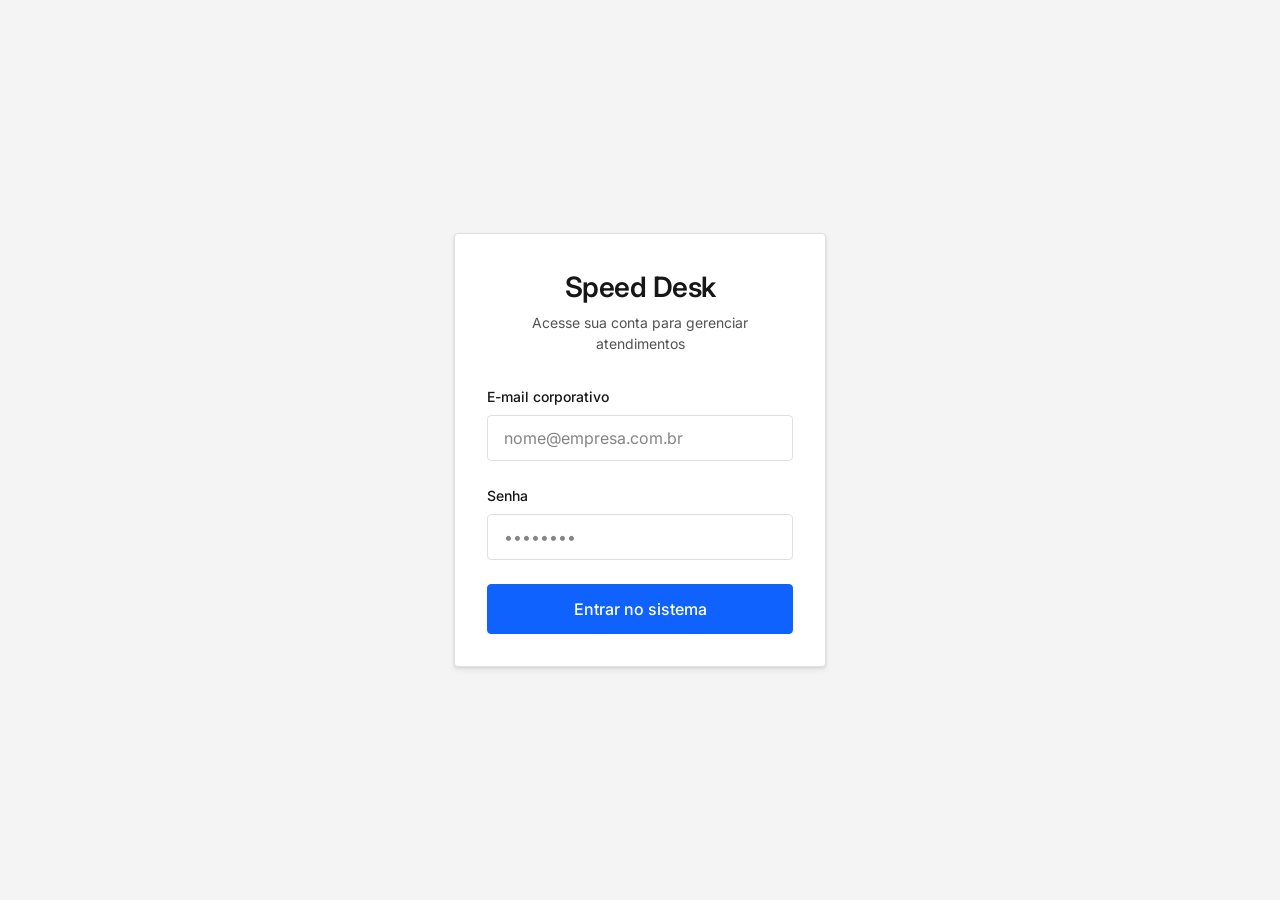
==== frontend/assets.html @ 876e029f "feat: stabilize JWT authentication and local development" ====
<!DOCTYPE html>
<html lang="pt-BR">
<head>
    <meta charset="UTF-8">
    <meta name="viewport" content="width=device-width, initial-scale=1.0">
    <title>Meus Equipamentos - Speed Desk</title>

    <link rel="preconnect" href="https://fonts.googleapis.com">
    <link rel="preconnect" href="https://fonts.gstatic.com" crossorigin>
    <link href="https://fonts.googleapis.com/css2?family=Inter:wght@400;500;600&display=swap" rel="stylesheet">

    <link rel="stylesheet" href="css/style.css">
    <style>
        body {
            display: flex;
            justify-content: flex-start;
            align-items: stretch;
            background-color: var(--background-color);
        }

        .sidebar {
            width: 250px;
            background-color: var(--surface-color);
            border-right: 1px solid var(--border-color);
            padding: var(--spacing-lg);
            display: flex;
            flex-direction: column;
        }

        .sidebar-logo {
            font-size: 1.5rem;
            font-weight: 600;
            color: var(--primary-color);
            margin-bottom: var(--spacing-xl);
        }

        .sidebar-menu { list-style: none; padding: 0; flex-grow: 1; }
        .sidebar-menu li { margin-bottom: var(--spacing-md); }
        .sidebar-menu a {
            text-decoration: none;
            color: var(--text-primary);
            font-weight: 500;
            display: block;
            padding: var(--spacing-sm) 0;
            transition: color 0.2s;
        }
        .sidebar-menu a:hover, .sidebar-menu a.active { color: var(--primary-color); }

        .main-content {
            flex-grow: 1;
            padding: var(--spacing-xl);
            display: flex;
            flex-direction: column;
            height: 100vh;
            overflow: hidden;
        }

        .dashboard-header {
            display: flex;
            justify-content: space-between;
            align-items: center;
            margin-bottom: var(--spacing-xl);
        }

        .dashboard-header h1 { font-size: 1.75rem; font-weight: 600; }

        .assets-container {
            background-color: var(--surface-color);
            border-radius: var(--border-radius);
            border: 1px solid var(--border-color);
            padding: var(--spacing-lg);
            flex-grow: 1;
            overflow-y: auto;
        }

        .assets-grid {
            display: grid;
            grid-template-columns: repeat(auto-fill, minmax(280px, 1fr));
            gap: var(--spacing-md);
        }

        .asset-card {
            border: 1px solid var(--border-color);
            border-radius: var(--border-radius);
            padding: var(--spacing-md);
            background-color: var(--background-color);
            display: flex;
            flex-direction: column;
            gap: var(--spacing-xs);
        }

        .asset-card strong { font-size: 1.1rem; }
        .asset-label { font-size: 0.8rem; color: var(--text-secondary); text-transform: uppercase; letter-spacing: 0.5px; margin-top: var(--spacing-xs); }
        .asset-value { font-weight: 500; }

        /* Modal */
        .modal-overlay {
            position: fixed;
            top: 0; left: 0; right: 0; bottom: 0;
            background-color: rgba(0,0,0,0.5);
            display: flex;
            justify-content: center;
            align-items: center;
            z-index: 1000;
            opacity: 0;
            pointer-events: none;
            transition: opacity 0.2s ease;
        }
        .modal-overlay.active { opacity: 1; pointer-events: auto; }
        .modal-content {
            background-color: var(--surface-color);
            padding: var(--spacing-xl);
            border-radius: var(--border-radius);
            width: 100%;
            max-width: 500px;
            box-shadow: 0 10px 25px rgba(0,0,0,0.1);
        }
        .modal-header { display: flex; justify-content: space-between; align-items: center; margin-bottom: var(--spacing-lg); }
        .modal-close { background: none; border: none; font-size: 1.5rem; cursor: pointer; color: var(--text-secondary); }
    </style>
</head>
<body>

    <nav class="sidebar">
        <div class="sidebar-logo">Speed Desk</div>
        <ul class="sidebar-menu">
            <li><a href="dashboard.html">Painel Kanban</a></li>
            <li><a href="#">Meus Chamados</a></li>
            <li><a href="assets.html" class="active">Meus Equipamentos</a></li>
            <li><a href="#">Configurações</a></li>
        </ul>
        <div style="margin-top: auto;">
            <button id="logoutBtn" class="btn" style="background:none; border:1px solid var(--border-color); color:var(--text-primary);">Sair</button>
        </div>
    </nav>

    <main class="main-content">
        <header class="dashboard-header">
            <div>
                <h1>Meus Equipamentos</h1>
                <p style="color: var(--text-secondary); font-size: 0.9rem;">Gerencie os ativos atrelados à sua conta.</p>
            </div>
            <div>
                <button id="btnOpenModal" class="btn btn-primary">+ Adicionar Equipamento</button>
            </div>
        </header>

        <div class="assets-container" style="overflow-x: auto;">
            <table class="table-assets" style="width: 100%; border-collapse: collapse; text-align: left;">
                <thead>
                    <tr style="border-bottom: 2px solid var(--border-color);">
                        <th style="padding: 12px; font-weight: 600;">Equipamento</th>
                        <th style="padding: 12px; font-weight: 600;">Tipo</th>
                        <th style="padding: 12px; font-weight: 600;">Nº Série</th>
                    </tr>
                </thead>
                <tbody id="assetsTableBody">
                    <!-- Equipamentos serão carregados aqui via JS -->
                </tbody>
            </table>
        </div>
    </main>

    <!-- Modal Novo Equipamento -->
    <div class="modal-overlay" id="newAssetModal">
        <div class="modal-content">
            <div class="modal-header">
                <h2>Adicionar Equipamento</h2>
                <button class="modal-close" id="btnCloseModal">&times;</button>
            </div>
            <form id="newAssetForm">
                <div class="form-group">
                    <label for="nome" class="form-label">Nome do Equipamento</label>
                    <input type="text" id="nome" class="form-control" required placeholder="Ex: Notebook Dell Inspiron">
                </div>
                <div class="form-group">
                    <label for="tipo" class="form-label">Tipo</label>
                    <input type="text" id="tipo" class="form-control" required placeholder="Ex: Computador, Impressora, Monitor">
                </div>
                <div class="form-group">
                    <label for="numeroSerie" class="form-label">Número de Série</label>
                    <input type="text" id="numeroSerie" class="form-control" required placeholder="SN12345XYZ">
                </div>
                <div style="display: flex; gap: 1rem; justify-content: flex-end; margin-top: 2rem;">
                    <button type="button" class="btn" id="btnCancelModal" style="background:none; border:1px solid var(--border-color); color:var(--text-primary); width:auto;">Cancelar</button>
                    <button type="submit" class="btn btn-primary" id="btnSubmitAsset" style="width:auto;">Salvar</button>
                </div>
            </form>
        </div>
    </div>

    <script type="module" src="./js/assets.js"></script>
</body>
</html>
---- frontend/css/style.css ----
:root {
    /* Paleta de Cores Corporativas (Modo Claro) */
    --primary-color: #0f62fe; /* Azul sólido, transmite confiança */
    --primary-hover: #0043ce;
    --background-color: #f4f4f4;
    --surface-color: #ffffff;
    --text-primary: #161616;
    --text-secondary: #525252;
    --border-color: #e0e0e0;
    --error-color: #da1e28;
    
    /* Tipografia e Espaçamento */
    --font-family: 'Inter', system-ui, -apple-system, sans-serif;
    --spacing-xs: 0.25rem;
    --spacing-sm: 0.5rem;
    --spacing-md: 1rem;
    --spacing-lg: 1.5rem;
    --spacing-xl: 2rem;
    --border-radius: 4px;
}

/* Suporte Nativo ao Modo Escuro */
@media (prefers-color-scheme: dark) {
    :root {
        --background-color: #161616;
        --surface-color: #262626;
        --text-primary: #f4f4f4;
        --text-secondary: #c6c6c6;
        --border-color: #393939;
        --primary-color: #4589ff;
        --primary-hover: #78a9ff;
        --error-color: #fa4d56;
    }
}

/* Reset Global */
* {
    box-sizing: border-box;
    margin: 0;
    padding: 0;
}

body {
    font-family: var(--font-family);
    background-color: var(--background-color);
    color: var(--text-primary);
    line-height: 1.5;
    -webkit-font-smoothing: antialiased;
    
    /* Centraliza o conteúdo (ideal para a tela de login) */
    display: flex;
    justify-content: center;
    align-items: center;
    min-height: 100vh;
}

/* Container de Autenticação */
.auth-container {
    width: 100%;
    max-width: 420px;
    padding: var(--spacing-lg);
}

.auth-card {
    background-color: var(--surface-color);
    border-radius: var(--border-radius);
    padding: var(--spacing-xl);
    box-shadow: 0 4px 6px rgba(0, 0, 0, 0.05), 0 1px 3px rgba(0, 0, 0, 0.1);
    border: 1px solid var(--border-color);
}

.auth-header {
    text-align: center;
    margin-bottom: var(--spacing-xl);
}

.auth-header h1 {
    font-size: 1.75rem;
    font-weight: 600;
    margin-bottom: var(--spacing-xs);
    color: var(--text-primary);
    letter-spacing: -0.5px;
}

.auth-header p {
    font-size: 0.875rem;
    color: var(--text-secondary);
}

/* Formulários */
.form-group {
    margin-bottom: var(--spacing-lg);
}

.form-label {
    display: block;
    font-size: 0.875rem;
    font-weight: 500;
    margin-bottom: var(--spacing-sm);
    color: var(--text-primary);
}

.form-control {
    width: 100%;
    padding: 0.75rem var(--spacing-md);
    font-size: 1rem;
    font-family: inherit;
    color: var(--text-primary);
    background-color: var(--surface-color);
    border: 1px solid var(--border-color);
    border-radius: var(--border-radius);
    transition: border-color 0.2s ease, box-shadow 0.2s ease;
}

.form-control:focus {
    outline: none;
    border-color: var(--primary-color);
    box-shadow: 0 0 0 3px rgba(15, 98, 254, 0.15);
}

.form-control::placeholder {
    color: var(--text-secondary);
    opacity: 0.7;
}

/* Botões */
.btn {
    display: inline-block;
    font-weight: 500;
    text-align: center;
    vertical-align: middle;
    user-select: none;
    padding: 0.75rem var(--spacing-md);
    font-size: 1rem;
    line-height: 1.5;
    border-radius: var(--border-radius);
    transition: all 0.2s ease;
    cursor: pointer;
    width: 100%;
    font-family: inherit;
    border: 1px solid transparent;
}

.btn-primary {
    color: #fff;
    background-color: var(--primary-color);
    border-color: var(--primary-color);
}

.btn-primary:hover:not(:disabled) {
    background-color: var(--primary-hover);
    border-color: var(--primary-hover);
}

.btn-primary:focus {
    outline: none;
    box-shadow: 0 0 0 3px rgba(15, 98, 254, 0.4);
}

.btn:disabled {
    opacity: 0.65;
    cursor: not-allowed;
}

/* Utilitários */
.visually-hidden {
    position: absolute;
    width: 1px;
    height: 1px;
    padding: 0;
    margin: -1px;
    overflow: hidden;
    clip: rect(0, 0, 0, 0);
    white-space: nowrap;
    border: 0;
}
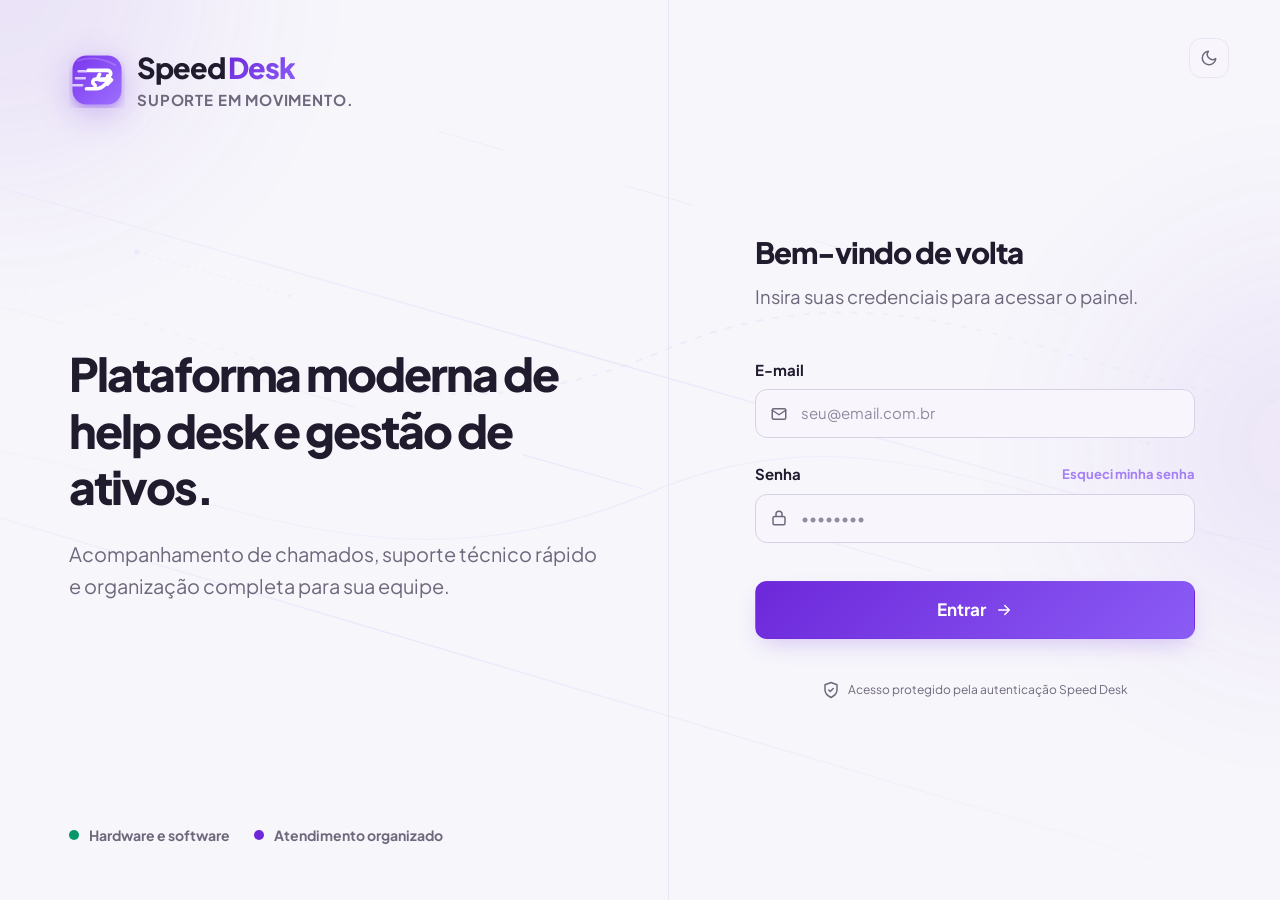
==== commit ffc98cf5: "feat: establish Speed Desk visual system" ====
--- a/frontend/assets.html
+++ b/frontend/assets.html
@@ -1,194 +1,132 @@
 <!DOCTYPE html>
-<html lang="pt-BR">
+<html lang="pt-BR" data-theme="dark">
 <head>
     <meta charset="UTF-8">
     <meta name="viewport" content="width=device-width, initial-scale=1.0">
-    <title>Meus Equipamentos - Speed Desk</title>
-
+    <meta name="description" content="Equipamentos cadastrados no Speed Desk.">
+    <title>Meus Equipamentos — Speed Desk</title>
     <link rel="preconnect" href="https://fonts.googleapis.com">
     <link rel="preconnect" href="https://fonts.gstatic.com" crossorigin>
-    <link href="https://fonts.googleapis.com/css2?family=Inter:wght@400;500;600&display=swap" rel="stylesheet">
-
+    <link href="https://fonts.googleapis.com/css2?family=JetBrains+Mono:wght@600;700&family=Plus+Jakarta+Sans:wght@400;500;600;700;800&display=swap" rel="stylesheet">
     <link rel="stylesheet" href="css/style.css">
-    <style>
-        body {
-            display: flex;
-            justify-content: flex-start;
-            align-items: stretch;
-            background-color: var(--background-color);
-        }
-
-        .sidebar {
-            width: 250px;
-            background-color: var(--surface-color);
-            border-right: 1px solid var(--border-color);
-            padding: var(--spacing-lg);
-            display: flex;
-            flex-direction: column;
-        }
-
-        .sidebar-logo {
-            font-size: 1.5rem;
-            font-weight: 600;
-            color: var(--primary-color);
-            margin-bottom: var(--spacing-xl);
-        }
-
-        .sidebar-menu { list-style: none; padding: 0; flex-grow: 1; }
-        .sidebar-menu li { margin-bottom: var(--spacing-md); }
-        .sidebar-menu a {
-            text-decoration: none;
-            color: var(--text-primary);
-            font-weight: 500;
-            display: block;
-            padding: var(--spacing-sm) 0;
-            transition: color 0.2s;
-        }
-        .sidebar-menu a:hover, .sidebar-menu a.active { color: var(--primary-color); }
-
-        .main-content {
-            flex-grow: 1;
-            padding: var(--spacing-xl);
-            display: flex;
-            flex-direction: column;
-            height: 100vh;
-            overflow: hidden;
-        }
-
-        .dashboard-header {
-            display: flex;
-            justify-content: space-between;
-            align-items: center;
-            margin-bottom: var(--spacing-xl);
-        }
-
-        .dashboard-header h1 { font-size: 1.75rem; font-weight: 600; }
-
-        .assets-container {
-            background-color: var(--surface-color);
-            border-radius: var(--border-radius);
-            border: 1px solid var(--border-color);
-            padding: var(--spacing-lg);
-            flex-grow: 1;
-            overflow-y: auto;
-        }
-
-        .assets-grid {
-            display: grid;
-            grid-template-columns: repeat(auto-fill, minmax(280px, 1fr));
-            gap: var(--spacing-md);
-        }
-
-        .asset-card {
-            border: 1px solid var(--border-color);
-            border-radius: var(--border-radius);
-            padding: var(--spacing-md);
-            background-color: var(--background-color);
-            display: flex;
-            flex-direction: column;
-            gap: var(--spacing-xs);
-        }
-
-        .asset-card strong { font-size: 1.1rem; }
-        .asset-label { font-size: 0.8rem; color: var(--text-secondary); text-transform: uppercase; letter-spacing: 0.5px; margin-top: var(--spacing-xs); }
-        .asset-value { font-weight: 500; }
-
-        /* Modal */
-        .modal-overlay {
-            position: fixed;
-            top: 0; left: 0; right: 0; bottom: 0;
-            background-color: rgba(0,0,0,0.5);
-            display: flex;
-            justify-content: center;
-            align-items: center;
-            z-index: 1000;
-            opacity: 0;
-            pointer-events: none;
-            transition: opacity 0.2s ease;
-        }
-        .modal-overlay.active { opacity: 1; pointer-events: auto; }
-        .modal-content {
-            background-color: var(--surface-color);
-            padding: var(--spacing-xl);
-            border-radius: var(--border-radius);
-            width: 100%;
-            max-width: 500px;
-            box-shadow: 0 10px 25px rgba(0,0,0,0.1);
-        }
-        .modal-header { display: flex; justify-content: space-between; align-items: center; margin-bottom: var(--spacing-lg); }
-        .modal-close { background: none; border: none; font-size: 1.5rem; cursor: pointer; color: var(--text-secondary); }
-    </style>
+    <script>
+        (() => {
+            const savedTheme = localStorage.getItem('speeddesk-theme');
+            const preferredTheme = savedTheme === 'light' || savedTheme === 'dark'
+                ? savedTheme
+                : (window.matchMedia('(prefers-color-scheme: light)').matches ? 'light' : 'dark');
+            document.documentElement.dataset.theme = preferredTheme;
+            document.documentElement.style.colorScheme = preferredTheme;
+        })();
+    </script>
 </head>
 <body>
+    <div class="velocity-background" aria-hidden="true">
+        <div class="velocity-lines"></div>
+    </div>
 
-    <nav class="sidebar">
-        <div class="sidebar-logo">Speed Desk</div>
-        <ul class="sidebar-menu">
-            <li><a href="dashboard.html">Painel Kanban</a></li>
-            <li><a href="#">Meus Chamados</a></li>
-            <li><a href="assets.html" class="active">Meus Equipamentos</a></li>
-            <li><a href="#">Configurações</a></li>
-        </ul>
-        <div style="margin-top: auto;">
-            <button id="logoutBtn" class="btn" style="background:none; border:1px solid var(--border-color); color:var(--text-primary);">Sair</button>
+    <div class="app-shell">
+        <aside class="sidebar" id="sidebar-container"></aside>
+
+        <div class="main-column">
+            <header class="topbar">
+                <div class="topbar-start">
+                    <button id="mobileMenuBtn" class="icon-button mobile-menu-button" type="button" aria-label="Abrir menu" aria-expanded="false">
+                        <svg class="icon" viewBox="0 0 24 24" aria-hidden="true"><path d="M4 6h16M4 12h16M4 18h16"></path></svg>
+                    </button>
+                    <div class="topbar-search" aria-label="Pesquisa de equipamentos em breve">
+                        <svg class="icon" viewBox="0 0 24 24" aria-hidden="true"><circle cx="11" cy="11" r="8"></circle><path d="m21 21-4.35-4.35"></path></svg>
+                        <input class="topbar-search-input" type="search" placeholder="Pesquisar equipamentos — em breve" disabled>
+                    </div>
+                </div>
+
+                <div class="topbar-actions">
+                    <button id="toggleThemeBtn" class="icon-button" type="button" aria-label="Alternar tema claro e escuro">
+                        <svg class="icon theme-icon theme-icon-sun" viewBox="0 0 24 24" aria-hidden="true"><circle cx="12" cy="12" r="4"></circle><path d="M12 2v2M12 20v2M4.93 4.93l1.42 1.42M17.66 17.66l1.41 1.41M2 12h2M20 12h2M4.93 19.07l1.42-1.42M17.66 6.34l1.41-1.41"></path></svg>
+                        <svg class="icon theme-icon theme-icon-moon" viewBox="0 0 24 24" aria-hidden="true"><path d="M21 12.79A9 9 0 1 1 11.21 3 7 7 0 0 0 21 12.79z"></path></svg>
+                    </button>
+                    <div class="topbar-profile">
+                        <span class="user-avatar" data-topbar-avatar></span>
+                        <span class="topbar-user-copy">
+                            <span class="topbar-user-name" data-topbar-name>Usuário</span>
+                            <span class="topbar-user-status">Sessão ativa</span>
+                        </span>
+                    </div>
+                </div>
+            </header>
+
+            <main class="content">
+                <header class="page-heading">
+                    <div class="page-heading-main">
+                        <div class="page-title-row">
+                            <h1 class="page-title">Meus Equipamentos</h1>
+                            <span id="assetCount" class="live-badge">0 cadastrados</span>
+                        </div>
+                        <p class="page-description">Equipamentos vinculados ao seu cadastro e disponíveis para abertura de chamados.</p>
+                    </div>
+                    <button id="btnOpenModal" class="btn btn-primary" type="button">
+                        <svg class="icon" viewBox="0 0 24 24" aria-hidden="true"><path d="M12 5v14M5 12h14"></path></svg>
+                        Adicionar equipamento
+                    </button>
+                </header>
+
+                <section class="page-card" aria-labelledby="assetsTableTitle">
+                    <header class="page-card-header">
+                        <div>
+                            <h2 id="assetsTableTitle">Inventário pessoal</h2>
+                            <p>Consulte os equipamentos que podem ser relacionados a um chamado.</p>
+                        </div>
+                    </header>
+
+                    <div class="table-scroll">
+                        <table class="data-table">
+                            <thead>
+                                <tr>
+                                    <th scope="col">Equipamento</th>
+                                    <th scope="col">Tipo</th>
+                                    <th scope="col">Número de série</th>
+                                </tr>
+                            </thead>
+                            <tbody id="assetsTableBody">
+                                <tr><td colspan="3">Carregando equipamentos...</td></tr>
+                            </tbody>
+                        </table>
+                    </div>
+                </section>
+            </main>
         </div>
-    </nav>
+    </div>
 
-    <main class="main-content">
-        <header class="dashboard-header">
-            <div>
-                <h1>Meus Equipamentos</h1>
-                <p style="color: var(--text-secondary); font-size: 0.9rem;">Gerencie os ativos atrelados à sua conta.</p>
-            </div>
-            <div>
-                <button id="btnOpenModal" class="btn btn-primary">+ Adicionar Equipamento</button>
-            </div>
-        </header>
-
-        <div class="assets-container" style="overflow-x: auto;">
-            <table class="table-assets" style="width: 100%; border-collapse: collapse; text-align: left;">
-                <thead>
-                    <tr style="border-bottom: 2px solid var(--border-color);">
-                        <th style="padding: 12px; font-weight: 600;">Equipamento</th>
-                        <th style="padding: 12px; font-weight: 600;">Tipo</th>
-                        <th style="padding: 12px; font-weight: 600;">Nº Série</th>
-                    </tr>
-                </thead>
-                <tbody id="assetsTableBody">
-                    <!-- Equipamentos serão carregados aqui via JS -->
-                </tbody>
-            </table>
-        </div>
-    </main>
-
-    <!-- Modal Novo Equipamento -->
-    <div class="modal-overlay" id="newAssetModal">
+    <div class="modal-overlay" id="newAssetModal" role="dialog" aria-modal="true" aria-labelledby="newAssetTitle" aria-hidden="true" inert hidden>
         <div class="modal-content">
-            <div class="modal-header">
-                <h2>Adicionar Equipamento</h2>
-                <button class="modal-close" id="btnCloseModal">&times;</button>
-            </div>
+            <header class="modal-header">
+                <h2 id="newAssetTitle">Adicionar Equipamento</h2>
+                <button class="modal-close" id="btnCloseModal" type="button" aria-label="Fechar">&times;</button>
+            </header>
             <form id="newAssetForm">
                 <div class="form-group">
-                    <label for="nome" class="form-label">Nome do Equipamento</label>
-                    <input type="text" id="nome" class="form-control" required placeholder="Ex: Notebook Dell Inspiron">
+                    <label for="nome" class="form-label">Nome do equipamento</label>
+                    <input type="text" id="nome" class="form-control" required maxlength="255" placeholder="Ex.: Notebook Dell Inspiron">
                 </div>
                 <div class="form-group">
                     <label for="tipo" class="form-label">Tipo</label>
-                    <input type="text" id="tipo" class="form-control" required placeholder="Ex: Computador, Impressora, Monitor">
+                    <input type="text" id="tipo" class="form-control" required maxlength="100" placeholder="Ex.: Notebook, monitor ou impressora">
                 </div>
                 <div class="form-group">
-                    <label for="numeroSerie" class="form-label">Número de Série</label>
-                    <input type="text" id="numeroSerie" class="form-control" required placeholder="SN12345XYZ">
+                    <label for="numeroSerie" class="form-label">Número de série</label>
+                    <input type="text" id="numeroSerie" class="form-control" required maxlength="255" placeholder="Ex.: SN12345XYZ">
                 </div>
-                <div style="display: flex; gap: 1rem; justify-content: flex-end; margin-top: 2rem;">
-                    <button type="button" class="btn" id="btnCancelModal" style="background:none; border:1px solid var(--border-color); color:var(--text-primary); width:auto;">Cancelar</button>
-                    <button type="submit" class="btn btn-primary" id="btnSubmitAsset" style="width:auto;">Salvar</button>
-                </div>
+                <footer class="modal-actions">
+                    <button type="button" class="btn btn-secondary" id="btnCancelModal">Cancelar</button>
+                    <button type="submit" class="btn btn-primary" id="btnSubmitAsset">Salvar equipamento</button>
+                </footer>
             </form>
         </div>
     </div>
 
-    <script type="module" src="./js/assets.js"></script>
+    <div id="toastRegion" class="toast-region" aria-live="polite" aria-atomic="true"></div>
+
+    <script type="module" src="js/navigation.js"></script>
+    <script type="module" src="js/assets.js"></script>
 </body>
 </html>
--- a/frontend/css/style.css
+++ b/frontend/css/style.css
@@ -1,176 +1,2251 @@
 :root {
-    /* Paleta de Cores Corporativas (Modo Claro) */
-    --primary-color: #0f62fe; /* Azul sólido, transmite confiança */
-    --primary-hover: #0043ce;
-    --background-color: #f4f4f4;
-    --surface-color: #ffffff;
-    --text-primary: #161616;
-    --text-secondary: #525252;
-    --border-color: #e0e0e0;
-    --error-color: #da1e28;
-    
-    /* Tipografia e Espaçamento */
-    --font-family: 'Inter', system-ui, -apple-system, sans-serif;
-    --spacing-xs: 0.25rem;
-    --spacing-sm: 0.5rem;
-    --spacing-md: 1rem;
-    --spacing-lg: 1.5rem;
-    --spacing-xl: 2rem;
-    --border-radius: 4px;
-}
-
-/* Suporte Nativo ao Modo Escuro */
-@media (prefers-color-scheme: dark) {
-    :root {
-        --background-color: #161616;
-        --surface-color: #262626;
-        --text-primary: #f4f4f4;
-        --text-secondary: #c6c6c6;
-        --border-color: #393939;
-        --primary-color: #4589ff;
-        --primary-hover: #78a9ff;
-        --error-color: #fa4d56;
-    }
-}
-
-/* Reset Global */
+    --brand-primary: #6d28d9;
+    --brand-accent: #8b5cf6;
+    --brand-soft: rgba(109, 40, 217, 0.1);
+    --brand-border: rgba(109, 40, 217, 0.22);
+    --brand-glow: rgba(109, 40, 217, 0.28);
+    --background: #f7f6fb;
+    --background-elevated: #f1eef8;
+    --sidebar: #ffffff;
+    --surface: #ffffff;
+    --surface-raised: #ffffff;
+    --surface-hover: #f3effc;
+    --surface-subtle: #f8f6fc;
+    --border: #e9e5f2;
+    --border-strong: #d8d0e5;
+    --text-primary: #211b2e;
+    --text-secondary: #6f687d;
+    --text-tertiary: #91899e;
+    --success: #059669;
+    --success-soft: rgba(5, 150, 105, 0.12);
+    --warning: #d97706;
+    --warning-soft: rgba(217, 119, 6, 0.12);
+    --danger: #e11d48;
+    --danger-soft: rgba(225, 29, 72, 0.1);
+    --info: #2563eb;
+    --info-soft: rgba(37, 99, 235, 0.1);
+    --cyan: #0284c7;
+    --cyan-soft: rgba(2, 132, 199, 0.1);
+    --shadow-sm: 0 2px 8px rgba(34, 27, 46, 0.05);
+    --shadow-md: 0 14px 30px rgba(34, 27, 46, 0.09);
+    --shadow-brand: 0 10px 24px -8px var(--brand-glow);
+    --radius-sm: 9px;
+    --radius-md: 12px;
+    --radius-lg: 16px;
+    --radius-xl: 20px;
+    --sidebar-width: 288px;
+    --topbar-height: 72px;
+    --font-sans: "Plus Jakarta Sans", "Inter", -apple-system, BlinkMacSystemFont, "Segoe UI", sans-serif;
+    --font-mono: "JetBrains Mono", "Cascadia Code", Consolas, monospace;
+}
+
+html[data-theme="dark"] {
+    --brand-primary: #7c3aed;
+    --brand-accent: #9b6cff;
+    --brand-soft: rgba(124, 58, 237, 0.14);
+    --brand-border: rgba(124, 58, 237, 0.25);
+    --brand-glow: rgba(124, 58, 237, 0.35);
+    --background: #0d0b14;
+    --background-elevated: #110e1a;
+    --sidebar: #151221;
+    --surface: #1c1829;
+    --surface-raised: #211c31;
+    --surface-hover: #252037;
+    --surface-subtle: #151221;
+    --border: #2e2844;
+    --border-strong: #453b59;
+    --text-primary: #f5f3ff;
+    --text-secondary: #aaa3bc;
+    --text-tertiary: #7f788d;
+    --success: #10d9a6;
+    --success-soft: rgba(16, 217, 166, 0.12);
+    --warning: #ffb020;
+    --warning-soft: rgba(255, 176, 32, 0.12);
+    --danger: #ff416c;
+    --danger-soft: rgba(255, 65, 108, 0.13);
+    --info: #4e91ff;
+    --info-soft: rgba(78, 145, 255, 0.13);
+    --cyan: #38bdf8;
+    --cyan-soft: rgba(56, 189, 248, 0.12);
+    --shadow-sm: 0 2px 8px rgba(0, 0, 0, 0.16);
+    --shadow-md: 0 18px 40px rgba(0, 0, 0, 0.24);
+}
+
 * {
     box-sizing: border-box;
     margin: 0;
     padding: 0;
 }
 
+html {
+    min-width: 320px;
+    background: var(--background);
+    scroll-behavior: smooth;
+}
+
 body {
-    font-family: var(--font-family);
-    background-color: var(--background-color);
+    min-width: 320px;
+    min-height: 100vh;
+    min-height: 100dvh;
+    overflow-x: hidden;
+    background: var(--background);
     color: var(--text-primary);
+    font-family: var(--font-sans);
     line-height: 1.5;
+    text-rendering: optimizeLegibility;
     -webkit-font-smoothing: antialiased;
-    
-    /* Centraliza o conteúdo (ideal para a tela de login) */
-    display: flex;
+}
+
+button,
+input,
+select,
+textarea {
+    color: inherit;
+    font: inherit;
+}
+
+button,
+a {
+    -webkit-tap-highlight-color: transparent;
+}
+
+button {
+    border: 0;
+}
+
+a {
+    color: inherit;
+}
+
+[hidden] {
+    display: none !important;
+}
+
+::selection {
+    background: rgba(124, 58, 237, 0.32);
+    color: var(--text-primary);
+}
+
+::-webkit-scrollbar {
+    width: 6px;
+    height: 6px;
+}
+
+::-webkit-scrollbar-track {
+    background: transparent;
+}
+
+::-webkit-scrollbar-thumb {
+    border-radius: 999px;
+    background: var(--brand-border);
+}
+
+::-webkit-scrollbar-thumb:hover {
+    background: var(--brand-primary);
+}
+
+:focus-visible {
+    outline: 3px solid rgba(155, 108, 255, 0.34);
+    outline-offset: 2px;
+}
+
+.visually-hidden {
+    position: absolute !important;
+    width: 1px !important;
+    height: 1px !important;
+    padding: 0 !important;
+    margin: -1px !important;
+    overflow: hidden !important;
+    clip: rect(0, 0, 0, 0) !important;
+    white-space: nowrap !important;
+    border: 0 !important;
+}
+
+.icon {
+    width: 18px;
+    height: 18px;
+    flex: 0 0 auto;
+    fill: none;
+    stroke: currentColor;
+    stroke-width: 2;
+    stroke-linecap: round;
+    stroke-linejoin: round;
+}
+
+.brand-lockup {
+    display: inline-flex;
+    align-items: center;
+    gap: 12px;
+    min-width: 0;
+    text-decoration: none;
+}
+
+.brand-mark {
+    width: 44px;
+    height: 44px;
+    flex: 0 0 auto;
+    filter: drop-shadow(0 8px 16px var(--brand-glow));
+}
+
+.brand-copy {
+    display: flex;
+    min-width: 0;
+    flex-direction: column;
+    line-height: 1.05;
+}
+
+.brand-name {
+    color: var(--text-primary);
+    font-size: 20px;
+    font-weight: 800;
+    letter-spacing: -0.04em;
+    white-space: nowrap;
+}
+
+.brand-name-accent {
+    background: linear-gradient(135deg, var(--brand-primary), var(--brand-accent));
+    -webkit-background-clip: text;
+    background-clip: text;
+    color: transparent;
+}
+
+.brand-tagline {
+    margin-top: 5px;
+    color: var(--text-secondary);
+    font-size: 10px;
+    font-weight: 700;
+    letter-spacing: 0.05em;
+    text-transform: uppercase;
+    white-space: nowrap;
+}
+
+.velocity-background {
+    position: fixed;
+    inset: 0;
+    z-index: 0;
+    overflow: hidden;
+    pointer-events: none;
+}
+
+.velocity-background::before,
+.velocity-background::after {
+    position: absolute;
+    width: 390px;
+    height: 390px;
+    border-radius: 50%;
+    background: var(--brand-primary);
+    content: "";
+    filter: blur(95px);
+    opacity: 0.09;
+    animation: velocityGlow 6s ease-in-out infinite;
+}
+
+.velocity-background::before {
+    top: -210px;
+    left: -190px;
+}
+
+.velocity-background::after {
+    top: 28%;
+    right: -220px;
+    animation-delay: 3s;
+    opacity: 0.07;
+}
+
+.velocity-lines {
+    position: absolute;
+    inset: 0;
+    width: 100%;
+    height: 100%;
+    background: url("../assets/bg-velocity.svg") center / cover no-repeat;
+    opacity: 0.18;
+}
+
+html[data-theme="light"] .velocity-lines {
+    opacity: 0.1;
+}
+
+@keyframes velocityGlow {
+    0%,
+    100% {
+        transform: scale(1);
+        opacity: 0.07;
+    }
+    50% {
+        transform: scale(1.04);
+        opacity: 0.13;
+    }
+}
+
+.btn {
+    display: inline-flex;
+    min-height: 42px;
+    align-items: center;
     justify-content: center;
-    align-items: center;
-    min-height: 100vh;
-}
-
-/* Container de Autenticação */
-.auth-container {
-    width: 100%;
-    max-width: 420px;
-    padding: var(--spacing-lg);
-}
-
-.auth-card {
-    background-color: var(--surface-color);
-    border-radius: var(--border-radius);
-    padding: var(--spacing-xl);
-    box-shadow: 0 4px 6px rgba(0, 0, 0, 0.05), 0 1px 3px rgba(0, 0, 0, 0.1);
-    border: 1px solid var(--border-color);
-}
-
-.auth-header {
-    text-align: center;
-    margin-bottom: var(--spacing-xl);
-}
-
-.auth-header h1 {
-    font-size: 1.75rem;
-    font-weight: 600;
-    margin-bottom: var(--spacing-xs);
+    gap: 9px;
+    padding: 10px 18px;
+    border: 1px solid transparent;
+    border-radius: var(--radius-md);
+    cursor: pointer;
+    font-size: 14px;
+    font-weight: 700;
+    line-height: 1;
+    text-decoration: none;
+    transition: transform 160ms ease, box-shadow 160ms ease, background-color 160ms ease, border-color 160ms ease;
+}
+
+.btn:hover:not(:disabled) {
+    transform: translateY(-1px);
+}
+
+.btn:active:not(:disabled) {
+    transform: translateY(0);
+}
+
+.btn:disabled {
+    cursor: not-allowed;
+    opacity: 0.58;
+}
+
+.btn-primary {
+    background: linear-gradient(135deg, var(--brand-primary), var(--brand-accent));
+    color: #fff;
+    box-shadow: var(--shadow-brand);
+}
+
+.btn-primary:hover:not(:disabled) {
+    box-shadow: 0 14px 28px -8px var(--brand-glow);
+}
+
+.btn-secondary {
+    border-color: var(--border);
+    background: var(--surface-subtle);
     color: var(--text-primary);
-    letter-spacing: -0.5px;
-}
-
-.auth-header p {
-    font-size: 0.875rem;
-    color: var(--text-secondary);
-}
-
-/* Formulários */
+}
+
+.btn-secondary:hover:not(:disabled) {
+    border-color: var(--brand-border);
+    background: var(--surface-hover);
+}
+
+.btn-success {
+    border-color: rgba(16, 217, 166, 0.25);
+    background: var(--success-soft);
+    color: var(--success);
+}
+
+.btn-compact {
+    min-height: 34px;
+    padding: 8px 12px;
+    border-radius: 10px;
+    font-size: 12px;
+}
+
+.icon-button {
+    position: relative;
+    display: inline-flex;
+    width: 40px;
+    height: 40px;
+    flex: 0 0 auto;
+    align-items: center;
+    justify-content: center;
+    border: 1px solid var(--border);
+    border-radius: var(--radius-md);
+    background: var(--surface-subtle);
+    color: var(--text-secondary);
+    cursor: pointer;
+    transition: color 160ms ease, border-color 160ms ease, background-color 160ms ease, transform 160ms ease;
+}
+
+.icon-button:hover:not(:disabled) {
+    border-color: var(--brand-border);
+    background: var(--surface-hover);
+    color: var(--brand-accent);
+    transform: translateY(-1px);
+}
+
+.icon-button:disabled {
+    cursor: not-allowed;
+}
+
+.notification-dot {
+    position: absolute;
+    top: 7px;
+    right: 7px;
+    width: 7px;
+    height: 7px;
+    border: 2px solid var(--surface-subtle);
+    border-radius: 50%;
+    background: var(--brand-accent);
+}
+
+.theme-icon {
+    display: none;
+}
+
+html[data-theme="dark"] .theme-icon-sun,
+html[data-theme="light"] .theme-icon-moon {
+    display: block;
+}
+
 .form-group {
-    margin-bottom: var(--spacing-lg);
+    display: grid;
+    gap: 8px;
+    margin-bottom: 18px;
 }
 
 .form-label {
-    display: block;
-    font-size: 0.875rem;
-    font-weight: 500;
-    margin-bottom: var(--spacing-sm);
     color: var(--text-primary);
+    font-size: 13px;
+    font-weight: 700;
+}
+
+.input-shell {
+    position: relative;
+}
+
+.input-shell > .icon {
+    position: absolute;
+    top: 50%;
+    left: 15px;
+    color: var(--text-secondary);
+    transform: translateY(-50%);
+}
+
+.input-shell .form-control {
+    padding-left: 45px;
 }
 
 .form-control {
     width: 100%;
-    padding: 0.75rem var(--spacing-md);
-    font-size: 1rem;
-    font-family: inherit;
+    min-height: 46px;
+    padding: 11px 14px;
+    border: 1px solid var(--border-strong);
+    border-radius: var(--radius-md);
+    outline: 0;
+    background: var(--surface-subtle);
     color: var(--text-primary);
-    background-color: var(--surface-color);
-    border: 1px solid var(--border-color);
-    border-radius: var(--border-radius);
-    transition: border-color 0.2s ease, box-shadow 0.2s ease;
+    font-size: 14px;
+    transition: border-color 160ms ease, box-shadow 160ms ease, background-color 160ms ease;
+}
+
+textarea.form-control {
+    min-height: 112px;
+    resize: vertical;
+}
+
+.form-control::placeholder {
+    color: var(--text-tertiary);
 }
 
 .form-control:focus {
+    border-color: var(--brand-accent);
+    background: var(--surface);
+    box-shadow: 0 0 0 3px rgba(124, 58, 237, 0.14);
+}
+
+.form-control:disabled {
+    cursor: not-allowed;
+    opacity: 0.65;
+}
+
+.form-helper {
+    min-height: 18px;
+    margin-top: 5px;
+    color: var(--text-secondary);
+    font-size: 12px;
+}
+
+.form-helper.error {
+    color: var(--danger);
+}
+
+.feedback {
+    margin-top: 14px;
+    padding: 11px 13px;
+    border: 1px solid var(--border);
+    border-radius: var(--radius-md);
+    font-size: 13px;
+}
+
+.feedback.success {
+    border-color: rgba(16, 217, 166, 0.3);
+    background: var(--success-soft);
+    color: var(--success);
+}
+
+.feedback.error {
+    border-color: rgba(255, 65, 108, 0.3);
+    background: var(--danger-soft);
+    color: var(--danger);
+}
+
+/* Login */
+.login-page {
+    position: relative;
+    z-index: 1;
+    display: grid;
+    min-height: 100vh;
+    min-height: 100dvh;
+    grid-template-columns: minmax(0, 52.3%) minmax(0, 47.7%);
+}
+
+.login-brand-panel,
+.login-form-panel {
+    position: relative;
+    z-index: 1;
+    display: flex;
+    min-width: 0;
+    flex-direction: column;
+}
+
+.login-brand-panel {
+    justify-content: space-between;
+    padding: 52px clamp(42px, 5.4vw, 86px) 54px;
+    border-right: 1px solid var(--border);
+}
+
+.login-brand-panel .brand-mark {
+    width: 56px;
+    height: 56px;
+}
+
+.login-brand-panel .brand-name {
+    font-size: clamp(25px, 2.25vw, 32px);
+}
+
+.login-brand-panel .brand-tagline {
+    margin-top: 10px;
+    font-size: 15px;
+    letter-spacing: 0.055em;
+}
+
+.login-message {
+    max-width: 560px;
+    margin: auto 0;
+    padding: 62px 0 48px;
+}
+
+.login-message h1 {
+    max-width: 560px;
+    font-size: clamp(34px, 3.6vw, 50px);
+    font-weight: 800;
+    letter-spacing: -0.045em;
+    line-height: 1.22;
+}
+
+.login-message p {
+    max-width: 560px;
+    margin-top: 24px;
+    color: var(--text-secondary);
+    font-size: clamp(17px, 1.55vw, 22px);
+    line-height: 1.6;
+}
+
+.login-highlights {
+    display: flex;
+    flex-wrap: wrap;
+    gap: 24px;
+    color: var(--text-secondary);
+    font-size: 14px;
+    font-weight: 700;
+}
+
+.login-highlight {
+    display: inline-flex;
+    align-items: center;
+    gap: 10px;
+}
+
+.login-highlight-dot {
+    width: 10px;
+    height: 10px;
+    border-radius: 50%;
+    background: var(--success);
+}
+
+.login-highlight:nth-child(2) .login-highlight-dot {
+    background: var(--brand-primary);
+}
+
+.login-form-panel {
+    align-items: center;
+    justify-content: center;
+    padding: 86px clamp(38px, 6vw, 96px) 58px;
+}
+
+.login-theme-control {
+    position: absolute;
+    top: 38px;
+    right: clamp(28px, 4vw, 62px);
+}
+
+.auth-container {
+    width: min(100%, 440px);
+}
+
+.auth-header {
+    margin-bottom: 48px;
+}
+
+.auth-header h2 {
+    font-size: clamp(27px, 2.3vw, 34px);
+    font-weight: 800;
+    letter-spacing: -0.035em;
+}
+
+.auth-header p {
+    margin-top: 9px;
+    color: var(--text-secondary);
+    font-size: clamp(16px, 1.45vw, 20px);
+}
+
+.login-form .form-label {
+    font-size: 15px;
+}
+
+.login-form .form-group {
+    margin-bottom: 25px;
+}
+
+.login-form .form-control {
+    min-height: 49px;
+    font-size: 15px;
+}
+
+.password-label-row {
+    display: flex;
+    align-items: center;
+    justify-content: space-between;
+    gap: 16px;
+}
+
+.forgot-password {
+    border: 0;
+    background: transparent;
+    color: var(--brand-accent);
+    cursor: not-allowed;
+    font-size: 13px;
+    font-weight: 700;
+    opacity: 0.76;
+}
+
+.login-submit {
+    width: 100%;
+    min-height: 58px;
+    margin-top: 13px;
+    font-size: 17px;
+}
+
+.login-error {
+    margin-bottom: 18px;
+    padding: 12px 14px;
+    border: 1px solid rgba(255, 65, 108, 0.35);
+    border-radius: var(--radius-md);
+    background: var(--danger-soft);
+    color: var(--danger);
+    font-size: 13px;
+}
+
+.login-security-note {
+    display: flex;
+    align-items: center;
+    justify-content: center;
+    gap: 8px;
+    margin-top: 42px;
+    color: var(--text-secondary);
+    font-size: 12px;
+}
+
+/* Internal app */
+.app-shell {
+    position: relative;
+    z-index: 1;
+    display: flex;
+    width: 100%;
+    min-height: 100vh;
+    min-height: 100dvh;
+    background: transparent;
+}
+
+.sidebar {
+    position: fixed;
+    inset: 0 auto 0 0;
+    z-index: 50;
+    display: flex;
+    width: var(--sidebar-width);
+    min-height: 100vh;
+    min-height: 100dvh;
+    flex-direction: column;
+    border-right: 1px solid var(--border);
+    background: var(--sidebar);
+    transition: transform 220ms ease;
+}
+
+.sidebar-brand {
+    padding: 22px 20px 16px;
+}
+
+.sidebar-user-card {
+    display: flex;
+    align-items: center;
+    gap: 12px;
+    margin: 0 20px 18px;
+    padding: 12px;
+    border: 1px solid var(--border);
+    border-radius: var(--radius-lg);
+    background: color-mix(in srgb, var(--surface) 88%, transparent);
+}
+
+.user-avatar {
+    display: inline-flex;
+    width: 42px;
+    height: 42px;
+    flex: 0 0 auto;
+    align-items: center;
+    justify-content: center;
+    border: 2px solid rgba(155, 108, 255, 0.42);
+    border-radius: 12px;
+    background: linear-gradient(135deg, var(--brand-primary), var(--brand-accent));
+    color: #fff;
+    font-size: 13px;
+    font-weight: 800;
+    box-shadow: 0 7px 16px -8px var(--brand-glow);
+}
+
+.user-card-copy,
+.topbar-user-copy {
+    min-width: 0;
+}
+
+.user-card-name,
+.topbar-user-name {
+    display: block;
+    overflow: hidden;
+    color: var(--text-primary);
+    font-size: 12px;
+    font-weight: 800;
+    text-overflow: ellipsis;
+    white-space: nowrap;
+}
+
+.user-card-role {
+    display: block;
+    overflow: hidden;
+    margin-top: 2px;
+    color: var(--text-secondary);
+    font-size: 10px;
+    text-overflow: ellipsis;
+    white-space: nowrap;
+}
+
+.sidebar-nav {
+    display: flex;
+    min-height: 0;
+    flex: 1;
+    flex-direction: column;
+    overflow-y: auto;
+    padding: 4px 20px 18px;
+    scrollbar-width: thin;
+    scrollbar-color: var(--brand-border) transparent;
+}
+
+.nav-section + .nav-section {
+    margin-top: 22px;
+}
+
+.nav-section-account {
+    margin-top: auto !important;
+    padding-top: 24px;
+}
+
+.nav-section-title {
+    margin: 0 10px 8px;
+    color: var(--text-tertiary);
+    font-size: 10px;
+    font-weight: 800;
+    letter-spacing: 0.075em;
+    text-transform: uppercase;
+}
+
+.nav-list {
+    display: grid;
+    gap: 4px;
+    list-style: none;
+}
+
+.nav-item {
+    display: flex;
+    width: 100%;
+    min-height: 42px;
+    align-items: center;
+    gap: 12px;
+    padding: 10px 12px;
+    border: 0;
+    border-radius: var(--radius-md);
+    background: transparent;
+    color: var(--text-secondary);
+    cursor: pointer;
+    font-size: 12px;
+    font-weight: 700;
+    text-align: left;
+    text-decoration: none;
+    transition: background-color 160ms ease, color 160ms ease, transform 160ms ease, box-shadow 160ms ease;
+}
+
+.nav-item .icon {
+    width: 17px;
+    height: 17px;
+    color: var(--brand-accent);
+}
+
+.nav-item:hover:not(:disabled):not([aria-disabled="true"]) {
+    background: var(--surface-hover);
+    color: var(--text-primary);
+    transform: translateX(2px);
+}
+
+.nav-item[aria-current="page"] {
+    background: linear-gradient(135deg, var(--brand-primary), var(--brand-accent));
+    color: #fff;
+    box-shadow: 0 5px 16px -5px var(--brand-glow);
+}
+
+.nav-item[aria-current="page"] .icon {
+    color: #fff;
+}
+
+.nav-item:disabled,
+.nav-item[aria-disabled="true"] {
+    cursor: not-allowed;
+    opacity: 0.62;
+}
+
+.nav-label {
+    min-width: 0;
+    overflow: hidden;
+    text-overflow: ellipsis;
+    white-space: nowrap;
+}
+
+.nav-badge {
+    margin-left: auto;
+    padding: 3px 7px;
+    border: 1px solid var(--brand-border);
+    border-radius: 999px;
+    background: var(--surface-subtle);
+    color: var(--text-secondary);
+    font-size: 9px;
+    font-weight: 800;
+    letter-spacing: 0.03em;
+    text-transform: uppercase;
+    white-space: nowrap;
+}
+
+.nav-count {
+    margin-left: auto;
+    min-width: 22px;
+    padding: 2px 7px;
+    border-radius: 999px;
+    background: var(--surface-hover);
+    color: var(--text-secondary);
+    font-family: var(--font-mono);
+    font-size: 10px;
+    font-weight: 800;
+    text-align: center;
+}
+
+.nav-item[aria-current="page"] .nav-count {
+    background: rgba(255, 255, 255, 0.18);
+    color: #fff;
+}
+
+.nav-item-danger {
+    color: var(--danger);
+}
+
+.nav-item-danger .icon {
+    color: var(--danger);
+}
+
+.main-column {
+    display: flex;
+    width: calc(100% - var(--sidebar-width));
+    min-width: 0;
+    min-height: 100vh;
+    min-height: 100dvh;
+    flex-direction: column;
+    margin-left: var(--sidebar-width);
+}
+
+.topbar {
+    position: sticky;
+    top: 0;
+    z-index: 30;
+    display: flex;
+    min-height: var(--topbar-height);
+    align-items: center;
+    justify-content: space-between;
+    gap: 24px;
+    padding: 14px 32px;
+    border-bottom: 1px solid var(--border);
+    background: color-mix(in srgb, var(--background) 86%, transparent);
+    backdrop-filter: blur(18px);
+}
+
+.topbar-start,
+.topbar-actions {
+    display: flex;
+    min-width: 0;
+    align-items: center;
+    gap: 12px;
+}
+
+.topbar-start {
+    width: min(100%, 680px);
+}
+
+.mobile-menu-button {
+    display: none;
+}
+
+.topbar-search {
+    position: relative;
+    width: min(100%, 576px);
+}
+
+.topbar-search > .icon {
+    position: absolute;
+    top: 50%;
+    left: 16px;
+    color: var(--text-secondary);
+    transform: translateY(-50%);
+}
+
+.topbar-search-input {
+    width: 100%;
+    min-height: 42px;
+    padding: 10px 16px 10px 46px;
+    border: 1px solid var(--border);
+    border-radius: var(--radius-md);
     outline: none;
-    border-color: var(--primary-color);
-    box-shadow: 0 0 0 3px rgba(15, 98, 254, 0.15);
-}
-
-.form-control::placeholder {
-    color: var(--text-secondary);
-    opacity: 0.7;
-}
-
-/* Botões */
-.btn {
-    display: inline-block;
-    font-weight: 500;
+    background: var(--surface-subtle);
+    color: var(--text-primary);
+    font-size: 13px;
+    font-weight: 600;
+    transition: border-color 160ms ease, box-shadow 160ms ease, background-color 160ms ease;
+}
+
+.topbar-search-input::placeholder {
+    color: var(--text-tertiary);
+}
+
+.topbar-search-input:focus {
+    border-color: var(--brand-border);
+    background: var(--surface);
+    box-shadow: 0 0 0 3px rgba(124, 58, 237, 0.11);
+}
+
+.topbar-profile {
+    display: flex;
+    max-width: 220px;
+    align-items: center;
+    gap: 10px;
+    padding: 6px 11px 6px 7px;
+    border: 1px solid var(--border);
+    border-radius: var(--radius-md);
+    background: var(--surface-subtle);
+}
+
+.topbar-profile .user-avatar {
+    width: 30px;
+    height: 30px;
+    border-radius: 9px;
+    font-size: 10px;
+}
+
+.topbar-user-status {
+    display: block;
+    margin-top: 1px;
+    color: var(--success);
+    font-size: 9px;
+    font-weight: 800;
+}
+
+.sidebar-overlay {
+    position: fixed;
+    inset: 0;
+    z-index: 45;
+    display: none;
+    background: rgba(5, 3, 10, 0.66);
+    backdrop-filter: blur(3px);
+}
+
+.sidebar-overlay.is-visible {
+    display: block;
+}
+
+.content {
+    position: relative;
+    z-index: 1;
+    flex: 1;
+    padding: 30px 32px 36px;
+}
+
+.page-heading {
+    display: flex;
+    align-items: flex-start;
+    justify-content: space-between;
+    gap: 24px;
+    margin-bottom: 26px;
+}
+
+.page-heading-main {
+    min-width: 0;
+}
+
+.page-title-row {
+    display: flex;
+    flex-wrap: wrap;
+    align-items: center;
+    gap: 10px;
+}
+
+.page-title {
+    color: var(--text-primary);
+    font-size: clamp(25px, 2.25vw, 32px);
+    font-weight: 800;
+    letter-spacing: -0.04em;
+    line-height: 1.16;
+}
+
+.page-description {
+    margin-top: 7px;
+    color: var(--text-secondary);
+    font-size: 13px;
+}
+
+.live-badge {
+    display: inline-flex;
+    align-items: center;
+    gap: 6px;
+    padding: 4px 9px;
+    border: 1px solid var(--brand-border);
+    border-radius: 999px;
+    background: var(--brand-soft);
+    color: var(--brand-accent);
+    font-size: 10px;
+    font-weight: 800;
+}
+
+.live-badge::before {
+    width: 6px;
+    height: 6px;
+    border-radius: 50%;
+    background: currentColor;
+    content: "";
+    box-shadow: 0 0 0 4px rgba(155, 108, 255, 0.1);
+}
+
+/* Dashboard */
+.metrics-grid {
+    display: grid;
+    grid-template-columns: repeat(4, minmax(0, 1fr));
+    gap: 18px;
+    margin-bottom: 28px;
+}
+
+.metric-card {
+    position: relative;
+    min-width: 0;
+    overflow: hidden;
+    padding: 20px;
+    border: 1px solid var(--brand-border);
+    border-radius: var(--radius-lg);
+    background: var(--surface);
+    box-shadow: var(--shadow-sm);
+    transition: border-color 180ms ease, transform 180ms ease, box-shadow 180ms ease;
+}
+
+.metric-card:hover {
+    border-color: rgba(155, 108, 255, 0.5);
+    box-shadow: var(--shadow-md);
+    transform: translateY(-2px);
+}
+
+.metric-card::before {
+    position: absolute;
+    inset: 0 0 auto;
+    height: 4px;
+    background: linear-gradient(90deg, var(--brand-primary), var(--brand-accent));
+    content: "";
+}
+
+.metric-card[data-tone="danger"]::before {
+    background: var(--danger);
+}
+
+.metric-card[data-tone="success"]::before {
+    background: var(--success);
+}
+
+.metric-card[data-tone="warning"]::before {
+    background: var(--warning);
+}
+
+.metric-card-head {
+    display: flex;
+    align-items: center;
+    justify-content: space-between;
+    gap: 12px;
+}
+
+.metric-label {
+    overflow: hidden;
+    color: var(--text-secondary);
+    font-size: 10px;
+    font-weight: 800;
+    letter-spacing: 0.055em;
+    text-overflow: ellipsis;
+    text-transform: uppercase;
+    white-space: nowrap;
+}
+
+.metric-icon {
+    display: inline-flex;
+    width: 30px;
+    height: 30px;
+    flex: 0 0 auto;
+    align-items: center;
+    justify-content: center;
+    border-radius: 9px;
+    background: var(--brand-soft);
+    color: var(--brand-accent);
+}
+
+.metric-card[data-tone="danger"] .metric-icon {
+    background: var(--danger-soft);
+    color: var(--danger);
+}
+
+.metric-card[data-tone="success"] .metric-icon {
+    background: var(--success-soft);
+    color: var(--success);
+}
+
+.metric-card[data-tone="warning"] .metric-icon {
+    background: var(--warning-soft);
+    color: var(--warning);
+}
+
+.metric-value-row {
+    display: flex;
+    min-width: 0;
+    align-items: baseline;
+    gap: 10px;
+    margin-top: 14px;
+}
+
+.metric-value {
+    font-family: var(--font-mono);
+    font-size: 31px;
+    font-weight: 800;
+    letter-spacing: -0.06em;
+    line-height: 1;
+}
+
+.metric-trend {
+    overflow: hidden;
+    color: var(--brand-accent);
+    font-size: 11px;
+    font-weight: 800;
+    text-overflow: ellipsis;
+    white-space: nowrap;
+}
+
+.metric-card[data-tone="danger"] .metric-trend {
+    color: var(--danger);
+}
+
+.metric-card[data-tone="success"] .metric-trend {
+    color: var(--success);
+}
+
+.metric-card[data-tone="warning"] .metric-trend {
+    color: var(--warning);
+}
+
+.metric-subtitle {
+    margin-top: 10px;
+    overflow: hidden;
+    color: var(--text-secondary);
+    font-size: 11px;
+    text-overflow: ellipsis;
+    white-space: nowrap;
+}
+
+.dashboard-grid {
+    display: grid;
+    grid-template-columns: minmax(0, 2fr) minmax(280px, 1fr);
+    gap: 24px;
+}
+
+.tickets-panel {
+    min-width: 0;
+}
+
+.section-heading {
+    display: flex;
+    align-items: flex-end;
+    justify-content: space-between;
+    gap: 18px;
+    margin-bottom: 14px;
+}
+
+.section-heading h2 {
+    font-size: 16px;
+    font-weight: 800;
+    letter-spacing: -0.025em;
+}
+
+.section-heading p {
+    margin-top: 3px;
+    color: var(--text-secondary);
+    font-size: 11px;
+}
+
+.ticket-filters {
+    display: flex;
+    flex-wrap: wrap;
+    gap: 4px;
+    padding: 4px;
+    border: 1px solid var(--brand-border);
+    border-radius: var(--radius-md);
+    background: var(--surface-subtle);
+}
+
+.ticket-filter {
+    min-height: 30px;
+    padding: 6px 10px;
+    border-radius: 9px;
+    background: transparent;
+    color: var(--text-secondary);
+    cursor: pointer;
+    font-size: 10px;
+    font-weight: 800;
+    transition: background-color 160ms ease, color 160ms ease;
+}
+
+.ticket-filter:hover {
+    color: var(--text-primary);
+}
+
+.ticket-filter.is-active {
+    background: var(--brand-primary);
+    color: #fff;
+    box-shadow: 0 4px 10px -5px var(--brand-glow);
+}
+
+.ticket-list-card {
+    min-height: 260px;
+    overflow: hidden;
+    border: 1px solid var(--brand-border);
+    border-radius: var(--radius-lg);
+    background: var(--surface);
+    box-shadow: var(--shadow-sm);
+}
+
+.ticket-row {
+    position: relative;
+    display: grid;
+    grid-template-columns: minmax(0, 1fr) auto;
+    gap: 18px;
+    align-items: center;
+    min-height: 112px;
+    padding: 17px 18px;
+    border-bottom: 1px solid var(--border);
+    transition: background-color 150ms ease;
+}
+
+.ticket-row:last-child {
+    border-bottom: 0;
+}
+
+.ticket-row:hover {
+    background: var(--surface-hover);
+}
+
+.ticket-main {
+    display: flex;
+    min-width: 0;
+    align-items: flex-start;
+    gap: 13px;
+}
+
+.ticket-avatar {
+    display: inline-flex;
+    width: 39px;
+    height: 39px;
+    flex: 0 0 auto;
+    align-items: center;
+    justify-content: center;
+    border: 1px solid var(--brand-border);
+    border-radius: 12px;
+    background: linear-gradient(145deg, var(--brand-soft), var(--surface-subtle));
+    color: var(--brand-accent);
+    font-size: 11px;
+    font-weight: 800;
+}
+
+.ticket-copy {
+    min-width: 0;
+}
+
+.ticket-labels {
+    display: flex;
+    flex-wrap: wrap;
+    align-items: center;
+    gap: 7px;
+    margin-bottom: 7px;
+}
+
+.ticket-code {
+    color: var(--brand-accent);
+    font-family: var(--font-mono);
+    font-size: 10px;
+    font-weight: 800;
+}
+
+.ticket-title {
+    overflow: hidden;
+    color: var(--text-primary);
+    font-size: 13px;
+    font-weight: 800;
+    line-height: 1.35;
+    text-overflow: ellipsis;
+    white-space: nowrap;
+}
+
+.ticket-meta {
+    display: flex;
+    flex-wrap: wrap;
+    align-items: center;
+    gap: 7px;
+    margin-top: 6px;
+    color: var(--text-secondary);
+    font-size: 10px;
+}
+
+.ticket-meta-separator {
+    color: var(--text-tertiary);
+}
+
+.ticket-side {
+    display: flex;
+    min-width: 150px;
+    align-items: center;
+    justify-content: flex-end;
+    gap: 12px;
+}
+
+.ticket-status-stack {
+    text-align: right;
+}
+
+.ticket-sla {
+    display: block;
+    margin-top: 5px;
+    color: var(--text-secondary);
+    font-size: 10px;
+    font-weight: 700;
+}
+
+.ticket-sla.is-risk {
+    color: var(--danger);
+}
+
+.ticket-actions {
+    display: flex;
+    gap: 6px;
+}
+
+.badge {
+    display: inline-flex;
+    min-height: 23px;
+    align-items: center;
+    gap: 5px;
+    padding: 3px 9px;
+    border: 1px solid transparent;
+    border-radius: 999px;
+    font-size: 9px;
+    font-weight: 800;
+    line-height: 1;
+    white-space: nowrap;
+}
+
+.badge-category,
+.badge-ticket-type {
+    border-color: var(--brand-border);
+    background: var(--brand-soft);
+    color: var(--brand-accent);
+}
+
+.badge-status {
+    border-color: var(--brand-border);
+    background: var(--brand-soft);
+    color: var(--brand-accent);
+}
+
+.badge-status.status-recebido,
+.badge-status.status-triagem {
+    border-color: rgba(78, 145, 255, 0.32);
+    background: var(--info-soft);
+    color: var(--info);
+}
+
+.badge-status.status-aguardando {
+    border-color: rgba(255, 176, 32, 0.3);
+    background: var(--warning-soft);
+    color: var(--warning);
+}
+
+.badge-status.status-resolvido,
+.badge-status.status-fechado {
+    border-color: rgba(16, 217, 166, 0.3);
+    background: var(--success-soft);
+    color: var(--success);
+}
+
+.p-baixa {
+    border-color: var(--border);
+    background: var(--surface-subtle);
+    color: var(--text-secondary);
+}
+
+.p-normal {
+    border-color: rgba(99, 102, 241, 0.35);
+    background: rgba(99, 102, 241, 0.11);
+    color: #818cf8;
+}
+
+.p-alta {
+    border-color: rgba(255, 176, 32, 0.34);
+    background: var(--warning-soft);
+    color: var(--warning);
+}
+
+.p-critica {
+    border-color: rgba(255, 65, 108, 0.34);
+    background: var(--danger-soft);
+    color: var(--danger);
+}
+
+.insights-column {
+    display: grid;
+    align-content: start;
+    gap: 18px;
+    min-width: 0;
+}
+
+.insight-card {
+    min-width: 0;
+    padding: 20px;
+    border: 1px solid var(--brand-border);
+    border-radius: var(--radius-lg);
+    background: var(--surface);
+    box-shadow: var(--shadow-sm);
+}
+
+.insight-card h3 {
+    font-size: 13px;
+    font-weight: 800;
+    letter-spacing: -0.015em;
+}
+
+.insight-card-head {
+    display: flex;
+    align-items: center;
+    justify-content: space-between;
+    gap: 12px;
+}
+
+.insight-total {
+    color: var(--text-secondary);
+    font-family: var(--font-mono);
+    font-size: 10px;
+}
+
+.status-bar {
+    display: flex;
+    width: 100%;
+    height: 12px;
+    gap: 2px;
+    overflow: hidden;
+    margin: 17px 0;
+    border-radius: 999px;
+    background: var(--surface-subtle);
+}
+
+.status-segment {
+    min-width: 0;
+    height: 100%;
+    transition: width 260ms ease;
+}
+
+.status-segment:first-child {
+    border-radius: 999px 0 0 999px;
+}
+
+.status-segment:last-child {
+    border-radius: 0 999px 999px 0;
+}
+
+.status-breakdown {
+    display: grid;
+    gap: 10px;
+    list-style: none;
+}
+
+.status-breakdown-item {
+    display: flex;
+    align-items: center;
+    justify-content: space-between;
+    gap: 14px;
+    color: var(--text-secondary);
+    font-size: 10px;
+}
+
+.status-breakdown-label {
+    display: inline-flex;
+    min-width: 0;
+    align-items: center;
+    gap: 8px;
+}
+
+.status-dot {
+    width: 9px;
+    height: 9px;
+    flex: 0 0 auto;
+    border-radius: 50%;
+}
+
+.status-breakdown-value {
+    color: var(--text-primary);
+    font-family: var(--font-mono);
+    font-weight: 800;
+}
+
+.speed-card {
+    position: relative;
+    overflow: hidden;
+    background: linear-gradient(145deg, var(--surface), var(--surface-subtle));
+}
+
+.speed-card::after {
+    position: absolute;
+    right: -80px;
+    bottom: -95px;
+    width: 190px;
+    height: 190px;
+    border-radius: 50%;
+    background: var(--brand-primary);
+    content: "";
+    filter: blur(70px);
+    opacity: 0.18;
+}
+
+.speed-icon {
+    position: relative;
+    z-index: 1;
+    display: inline-flex;
+    width: 42px;
+    height: 42px;
+    align-items: center;
+    justify-content: center;
+    margin-bottom: 13px;
+    border-radius: 12px;
+    background: linear-gradient(135deg, var(--brand-primary), var(--brand-accent));
+    color: #fff;
+    box-shadow: var(--shadow-brand);
+}
+
+.speed-card p {
+    position: relative;
+    z-index: 1;
+    margin-top: 7px;
+    color: var(--text-secondary);
+    font-size: 11px;
+    line-height: 1.65;
+}
+
+.speed-card-footer {
+    position: relative;
+    z-index: 1;
+    display: flex;
+    align-items: center;
+    justify-content: space-between;
+    gap: 12px;
+    margin-top: 17px;
+    padding-top: 13px;
+    border-top: 1px solid var(--brand-border);
+    color: var(--brand-accent);
+    font-size: 10px;
+    font-weight: 800;
+}
+
+.speed-card-footer span:last-child {
+    color: var(--success);
+}
+
+.category-grid {
+    display: grid;
+    grid-template-columns: repeat(2, minmax(0, 1fr));
+    gap: 8px;
+    margin-top: 14px;
+}
+
+.category-summary {
+    min-width: 0;
+    padding: 11px;
+    border: 1px solid var(--brand-border);
+    border-radius: var(--radius-md);
+    background: var(--surface-subtle);
+}
+
+.category-summary-name {
+    overflow: hidden;
+    color: var(--text-secondary);
+    font-size: 9px;
+    font-weight: 700;
+    text-overflow: ellipsis;
+    white-space: nowrap;
+}
+
+.category-summary-count {
+    display: block;
+    margin-top: 5px;
+    color: var(--brand-accent);
+    font-family: var(--font-mono);
+    font-size: 13px;
+    font-weight: 800;
+}
+
+.loading-state,
+.empty-state,
+.error-state {
+    display: grid;
+    min-height: 210px;
+    place-items: center;
+    padding: 32px;
+    color: var(--text-secondary);
+    font-size: 12px;
     text-align: center;
+}
+
+.empty-state-inner {
+    display: grid;
+    max-width: 320px;
+    justify-items: center;
+    gap: 10px;
+}
+
+.empty-state-icon {
+    display: inline-flex;
+    width: 46px;
+    height: 46px;
+    align-items: center;
+    justify-content: center;
+    border-radius: 14px;
+    background: var(--brand-soft);
+    color: var(--brand-accent);
+}
+
+.empty-state strong {
+    color: var(--text-primary);
+    font-size: 13px;
+}
+
+.error-state {
+    color: var(--danger);
+}
+
+/* Assets and settings */
+.page-card {
+    overflow: hidden;
+    border: 1px solid var(--brand-border);
+    border-radius: var(--radius-lg);
+    background: var(--surface);
+    box-shadow: var(--shadow-sm);
+}
+
+.page-card-header {
+    display: flex;
+    align-items: center;
+    justify-content: space-between;
+    gap: 18px;
+    padding: 20px 22px;
+    border-bottom: 1px solid var(--border);
+}
+
+.page-card-header h2 {
+    font-size: 15px;
+    font-weight: 800;
+}
+
+.page-card-header p {
+    margin-top: 4px;
+    color: var(--text-secondary);
+    font-size: 11px;
+}
+
+.table-scroll {
+    width: 100%;
+    overflow-x: auto;
+}
+
+.data-table {
+    width: 100%;
+    min-width: 700px;
+    border-collapse: collapse;
+    text-align: left;
+}
+
+.data-table th,
+.data-table td {
+    padding: 15px 20px;
+    border-bottom: 1px solid var(--border);
     vertical-align: middle;
-    user-select: none;
-    padding: 0.75rem var(--spacing-md);
-    font-size: 1rem;
-    line-height: 1.5;
-    border-radius: var(--border-radius);
-    transition: all 0.2s ease;
+}
+
+.data-table th {
+    background: var(--surface-subtle);
+    color: var(--text-secondary);
+    font-size: 9px;
+    font-weight: 800;
+    letter-spacing: 0.06em;
+    text-transform: uppercase;
+}
+
+.data-table td {
+    color: var(--text-secondary);
+    font-size: 12px;
+}
+
+.data-table td:first-child {
+    color: var(--text-primary);
+    font-weight: 800;
+}
+
+.data-table tr:last-child td {
+    border-bottom: 0;
+}
+
+.data-table tbody tr:hover {
+    background: var(--surface-hover);
+}
+
+.settings-grid {
+    display: grid;
+    grid-template-columns: repeat(2, minmax(0, 1fr));
+    gap: 22px;
+}
+
+.settings-section {
+    min-width: 0;
+    padding: 22px;
+    border: 1px solid var(--brand-border);
+    border-radius: var(--radius-lg);
+    background: var(--surface);
+    box-shadow: var(--shadow-sm);
+}
+
+.section-header {
+    margin-bottom: 20px;
+    padding-bottom: 16px;
+    border-bottom: 1px solid var(--border);
+}
+
+.section-header h2 {
+    font-size: 16px;
+    font-weight: 800;
+}
+
+.section-header p {
+    margin-top: 5px;
+    color: var(--text-secondary);
+    font-size: 11px;
+}
+
+.organization-form,
+.category-form {
+    display: grid;
+    gap: 12px;
+    align-items: end;
+}
+
+.organization-form {
+    grid-template-columns: minmax(0, 1fr) auto;
+}
+
+.category-form {
+    grid-template-columns: minmax(0, 1fr) minmax(140px, 0.65fr);
+}
+
+.category-form .btn {
+    grid-column: 1 / -1;
+    width: 100%;
+}
+
+.organization-form .form-group,
+.category-form .form-group {
+    margin-bottom: 0;
+}
+
+.list-status {
+    margin-top: 18px;
+    padding: 14px;
+    border: 1px dashed var(--border);
+    border-radius: var(--radius-md);
+    color: var(--text-secondary);
+    font-size: 11px;
+    text-align: center;
+}
+
+.list-status.error {
+    border-color: rgba(255, 65, 108, 0.35);
+    color: var(--danger);
+}
+
+.config-list {
+    display: grid;
+    gap: 9px;
+    margin-top: 16px;
+}
+
+.config-item {
+    display: flex;
+    min-width: 0;
+    align-items: stretch;
+    flex-direction: column;
+    gap: 8px;
+    padding: 13px 14px;
+    border: 1px solid var(--border);
+    border-radius: var(--radius-md);
+    background: var(--surface-subtle);
+}
+
+.record-header {
+    display: flex;
+    min-width: 0;
+    align-items: center;
+    justify-content: space-between;
+    gap: 9px;
+}
+
+.record-name {
+    overflow: hidden;
+    color: var(--text-primary);
+    font-size: 12px;
+    font-weight: 800;
+    text-overflow: ellipsis;
+    white-space: nowrap;
+}
+
+.record-meta {
+    display: flex;
+    align-items: center;
+    flex-wrap: wrap;
+    gap: 8px;
+    color: var(--text-secondary);
+    font-size: 10px;
+}
+
+.status-pill,
+.type-pill {
+    display: inline-flex;
+    flex: 0 0 auto;
+    align-items: center;
+    padding: 4px 8px;
+    border-radius: 999px;
+    font-size: 9px;
+    font-weight: 800;
+}
+
+.status-pill.active {
+    border: 1px solid rgba(16, 217, 166, 0.3);
+    background: var(--success-soft);
+    color: var(--success);
+}
+
+.status-pill.inactive {
+    border: 1px solid var(--border);
+    background: var(--surface-hover);
+    color: var(--text-secondary);
+}
+
+.type-pill {
+    border: 1px solid var(--brand-border);
+    background: var(--brand-soft);
+    color: var(--brand-accent);
+}
+
+/* Modal and toast */
+.modal-overlay {
+    position: fixed;
+    inset: 0;
+    z-index: 100;
+    display: grid;
+    place-items: center;
+    padding: 20px;
+    background: rgba(5, 3, 10, 0.7);
+    opacity: 0;
+    pointer-events: none;
+    backdrop-filter: blur(4px);
+    transition: opacity 180ms ease;
+}
+
+.modal-overlay.active {
+    opacity: 1;
+    pointer-events: auto;
+}
+
+.modal-content {
+    width: min(100%, 540px);
+    max-height: min(88vh, 760px);
+    overflow-y: auto;
+    padding: 24px;
+    border: 1px solid var(--brand-border);
+    border-radius: var(--radius-lg);
+    background: var(--surface);
+    box-shadow: 0 26px 70px rgba(0, 0, 0, 0.36);
+    transform: translateY(10px) scale(0.985);
+    transition: transform 180ms ease;
+}
+
+.modal-overlay.active .modal-content {
+    transform: translateY(0) scale(1);
+}
+
+.modal-header {
+    display: flex;
+    align-items: center;
+    justify-content: space-between;
+    gap: 18px;
+    margin-bottom: 22px;
+    padding-bottom: 16px;
+    border-bottom: 1px solid var(--border);
+}
+
+.modal-header h2 {
+    font-size: 18px;
+    font-weight: 800;
+}
+
+.modal-close {
+    display: inline-flex;
+    width: 34px;
+    height: 34px;
+    align-items: center;
+    justify-content: center;
+    border: 1px solid var(--border);
+    border-radius: 10px;
+    background: var(--surface-subtle);
+    color: var(--text-secondary);
     cursor: pointer;
-    width: 100%;
-    font-family: inherit;
-    border: 1px solid transparent;
-}
-
-.btn-primary {
-    color: #fff;
-    background-color: var(--primary-color);
-    border-color: var(--primary-color);
-}
-
-.btn-primary:hover:not(:disabled) {
-    background-color: var(--primary-hover);
-    border-color: var(--primary-hover);
-}
-
-.btn-primary:focus {
-    outline: none;
-    box-shadow: 0 0 0 3px rgba(15, 98, 254, 0.4);
-}
-
-.btn:disabled {
-    opacity: 0.65;
-    cursor: not-allowed;
-}
-
-/* Utilitários */
-.visually-hidden {
-    position: absolute;
-    width: 1px;
-    height: 1px;
-    padding: 0;
-    margin: -1px;
-    overflow: hidden;
-    clip: rect(0, 0, 0, 0);
-    white-space: nowrap;
-    border: 0;
-}
+    font-size: 21px;
+}
+
+.modal-actions {
+    display: flex;
+    justify-content: flex-end;
+    gap: 10px;
+    margin-top: 24px;
+    padding-top: 18px;
+    border-top: 1px solid var(--border);
+}
+
+.toast-region {
+    position: fixed;
+    right: 22px;
+    bottom: 22px;
+    z-index: 150;
+    display: grid;
+    width: min(360px, calc(100vw - 44px));
+    gap: 10px;
+}
+
+.toast {
+    padding: 13px 15px;
+    border: 1px solid var(--brand-border);
+    border-radius: var(--radius-md);
+    background: var(--surface-raised);
+    color: var(--text-primary);
+    box-shadow: var(--shadow-md);
+    font-size: 12px;
+    animation: toastIn 180ms ease-out;
+}
+
+.toast.error {
+    border-color: rgba(255, 65, 108, 0.35);
+    color: var(--danger);
+}
+
+.toast.success {
+    border-color: rgba(16, 217, 166, 0.35);
+    color: var(--success);
+}
+
+@keyframes toastIn {
+    from {
+        opacity: 0;
+        transform: translateY(8px);
+    }
+}
+
+@media (max-width: 1180px) {
+    :root {
+        --sidebar-width: 256px;
+    }
+
+    .content {
+        padding-inline: 24px;
+    }
+
+    .metrics-grid {
+        grid-template-columns: repeat(2, minmax(0, 1fr));
+    }
+
+    .dashboard-grid {
+        grid-template-columns: minmax(0, 1fr);
+    }
+
+    .insights-column {
+        grid-template-columns: repeat(3, minmax(0, 1fr));
+    }
+
+    .settings-grid {
+        grid-template-columns: minmax(0, 1fr);
+    }
+}
+
+@media (max-width: 900px) {
+    .login-page {
+        grid-template-columns: minmax(0, 1fr);
+    }
+
+    .login-brand-panel {
+        min-height: auto;
+        padding: 30px 28px 34px;
+        border-right: 0;
+        border-bottom: 1px solid var(--border);
+    }
+
+    .login-message {
+        padding: 42px 0 28px;
+    }
+
+    .login-message h1,
+    .login-message p {
+        max-width: 680px;
+    }
+
+    .login-highlights {
+        margin-top: 10px;
+    }
+
+    .login-form-panel {
+        min-height: 600px;
+        padding: 80px 28px 48px;
+    }
+
+    .login-theme-control {
+        top: 24px;
+        right: 28px;
+    }
+
+    .sidebar {
+        width: 276px;
+        transform: translateX(-101%);
+    }
+
+    .sidebar.is-open {
+        transform: translateX(0);
+        box-shadow: 18px 0 48px rgba(0, 0, 0, 0.32);
+    }
+
+    .main-column {
+        width: 100%;
+        margin-left: 0;
+    }
+
+    .mobile-menu-button {
+        display: inline-flex;
+    }
+
+    .topbar {
+        padding-inline: 20px;
+    }
+
+    .topbar-profile {
+        display: none;
+    }
+
+    .content {
+        padding: 24px 20px 30px;
+    }
+
+    .category-form {
+        grid-template-columns: minmax(0, 1fr);
+    }
+
+    .category-form .btn {
+        width: 100%;
+    }
+}
+
+@media (max-width: 680px) {
+    .login-brand-panel .brand-mark {
+        width: 46px;
+        height: 46px;
+    }
+
+    .login-brand-panel .brand-name {
+        font-size: 24px;
+    }
+
+    .login-brand-panel .brand-tagline {
+        font-size: 11px;
+    }
+
+    .login-message {
+        padding-top: 34px;
+    }
+
+    .login-message h1 {
+        font-size: 32px;
+    }
+
+    .login-message p {
+        margin-top: 17px;
+        font-size: 16px;
+    }
+
+    .login-highlights {
+        gap: 14px;
+        font-size: 12px;
+    }
+
+    .login-form-panel {
+        min-height: 540px;
+    }
+
+    .auth-header {
+        margin-bottom: 34px;
+    }
+
+    .topbar {
+        min-height: 64px;
+        gap: 10px;
+        padding: 11px 16px;
+    }
+
+    .topbar-start {
+        gap: 8px;
+    }
+
+    .topbar-actions {
+        gap: 8px;
+    }
+
+    .topbar-search-input {
+        padding-right: 10px;
+        font-size: 12px;
+    }
+
+    .notification-button {
+        display: none;
+    }
+
+    .content {
+        padding: 22px 16px 28px;
+    }
+
+    .page-heading {
+        flex-direction: column;
+        align-items: stretch;
+    }
+
+    .page-heading > .btn,
+    .page-heading > div[id] .btn {
+        width: 100%;
+    }
+
+    .metrics-grid {
+        grid-template-columns: minmax(0, 1fr);
+    }
+
+    .section-heading {
+        align-items: stretch;
+        flex-direction: column;
+    }
+
+    .ticket-filters {
+        width: 100%;
+        overflow-x: auto;
+        flex-wrap: nowrap;
+    }
+
+    .ticket-row {
+        grid-template-columns: minmax(0, 1fr);
+    }
+
+    .ticket-side {
+        width: 100%;
+        min-width: 0;
+        justify-content: space-between;
+        padding-left: 52px;
+    }
+
+    .ticket-status-stack {
+        text-align: left;
+    }
+
+    .insights-column {
+        grid-template-columns: minmax(0, 1fr);
+    }
+
+    .organization-form {
+        grid-template-columns: minmax(0, 1fr);
+    }
+
+    .organization-form .btn {
+        width: 100%;
+    }
+
+    .settings-section {
+        padding: 18px;
+    }
+
+    .modal-content {
+        padding: 20px;
+    }
+
+    .modal-actions {
+        flex-direction: column-reverse;
+    }
+
+    .modal-actions .btn {
+        width: 100%;
+    }
+}
+
+@media (prefers-reduced-motion: reduce) {
+    *,
+    *::before,
+    *::after {
+        scroll-behavior: auto !important;
+        animation-duration: 0.01ms !important;
+        animation-iteration-count: 1 !important;
+        transition-duration: 0.01ms !important;
+    }
+}
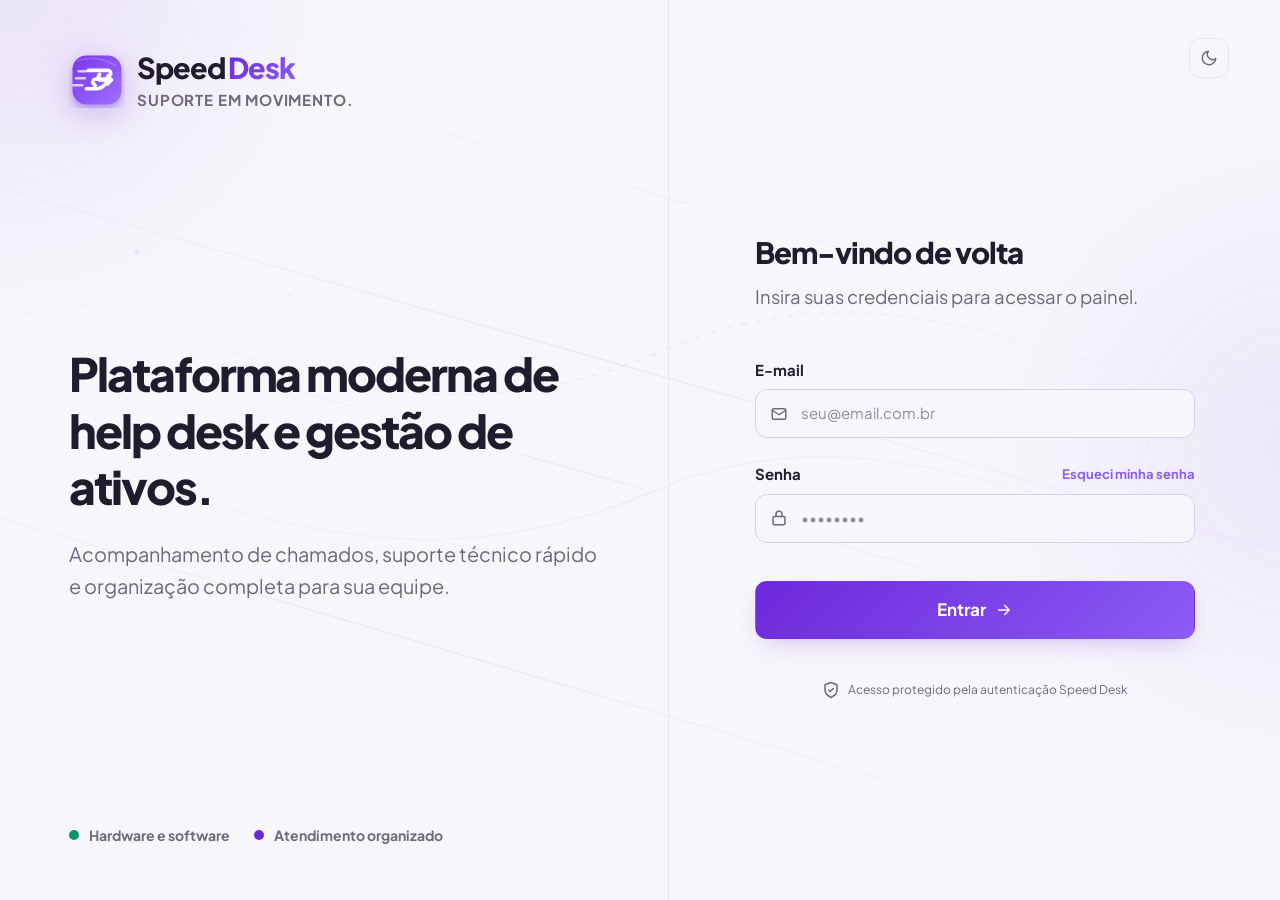
==== commit 54b7f0a6: "feat: complete account lifecycle and profile security" ====
--- a/frontend/assets.html
+++ b/frontend/assets.html
@@ -8,7 +8,7 @@
     <link rel="preconnect" href="https://fonts.googleapis.com">
     <link rel="preconnect" href="https://fonts.gstatic.com" crossorigin>
     <link href="https://fonts.googleapis.com/css2?family=JetBrains+Mono:wght@600;700&family=Plus+Jakarta+Sans:wght@400;500;600;700;800&display=swap" rel="stylesheet">
-    <link rel="stylesheet" href="css/style.css">
+    <link rel="stylesheet" href="css/style.css?v=20260821.2">
     <script>
         (() => {
             const savedTheme = localStorage.getItem('speeddesk-theme');
@@ -110,7 +110,7 @@
                 </div>
                 <div class="form-group">
                     <label for="tipo" class="form-label">Tipo</label>
-                    <input type="text" id="tipo" class="form-control" required maxlength="100" placeholder="Ex.: Notebook, monitor ou impressora">
+                    <input type="text" id="tipo" class="form-control" required maxlength="50" placeholder="Ex.: Notebook, monitor ou impressora">
                 </div>
                 <div class="form-group">
                     <label for="numeroSerie" class="form-label">Número de série</label>
@@ -126,7 +126,7 @@
 
     <div id="toastRegion" class="toast-region" aria-live="polite" aria-atomic="true"></div>
 
-    <script type="module" src="js/navigation.js"></script>
+    <script type="module" src="js/navigation.js?v=20260821.2"></script>
     <script type="module" src="js/assets.js"></script>
 </body>
 </html>
--- a/frontend/css/style.css
+++ b/frontend/css/style.css
@@ -334,6 +334,17 @@
     color: var(--success);
 }
 
+.btn-danger {
+    border-color: rgba(255, 72, 119, 0.28);
+    background: var(--danger-soft);
+    color: var(--danger);
+}
+
+.btn-danger:hover:not(:disabled) {
+    border-color: rgba(255, 72, 119, 0.5);
+    background: rgba(255, 72, 119, 0.16);
+}
+
 .btn-compact {
     min-height: 34px;
     padding: 8px 12px;
@@ -621,13 +632,22 @@
 }
 
 .forgot-password {
+    display: inline-flex;
+    align-items: center;
     border: 0;
     background: transparent;
     color: var(--brand-accent);
-    cursor: not-allowed;
+    cursor: pointer;
     font-size: 13px;
     font-weight: 700;
-    opacity: 0.76;
+    text-decoration: none;
+    transition: color 160ms ease, opacity 160ms ease;
+}
+
+.forgot-password:hover {
+    color: var(--brand-primary);
+    text-decoration: underline;
+    text-underline-offset: 3px;
 }
 
 .login-submit {
@@ -647,6 +667,12 @@
     font-size: 13px;
 }
 
+.login-error.success {
+    border-color: rgba(16, 217, 166, 0.35);
+    background: var(--success-soft);
+    color: var(--success);
+}
+
 .login-security-note {
     display: flex;
     align-items: center;
@@ -655,6 +681,18 @@
     margin-top: 42px;
     color: var(--text-secondary);
     font-size: 12px;
+}
+
+.auth-back-link {
+    color: var(--brand-accent);
+    font-weight: 700;
+    text-decoration: none;
+}
+
+.auth-back-link:hover {
+    color: var(--brand-primary);
+    text-decoration: underline;
+    text-underline-offset: 3px;
 }
 
 /* Internal app */
@@ -1964,6 +2002,16 @@
     border-top: 1px solid var(--border);
 }
 
+.modal-description {
+    color: var(--text-secondary);
+    font-size: 11px;
+    line-height: 1.65;
+}
+
+.modal-content-compact {
+    width: min(100%, 460px);
+}
+
 .toast-region {
     position: fixed;
     right: 22px;
@@ -2002,6 +2050,1010 @@
     }
 }
 
+/* Ticket catalog and detail pages */
+.topbar-context {
+    display: inline-flex;
+    align-items: center;
+    gap: 10px;
+    color: var(--text-secondary);
+    font-size: 13px;
+    font-weight: 700;
+}
+
+.topbar-context .icon {
+    color: var(--brand-accent);
+}
+
+.ticket-row.is-clickable,
+.ticket-catalog-row {
+    cursor: pointer;
+}
+
+.ticket-title-link {
+    display: block;
+    text-decoration: none;
+}
+
+.ticket-title-link:hover,
+.ticket-table-title:hover,
+.ticket-table-code:hover {
+    color: var(--brand-accent);
+}
+
+.tickets-catalog {
+    overflow: visible;
+}
+
+.catalog-filter-area {
+    padding: 22px;
+    border-bottom: 1px solid var(--border);
+    border-radius: var(--radius-lg) var(--radius-lg) 0 0;
+    background: linear-gradient(145deg, var(--surface), var(--surface-subtle));
+}
+
+.catalog-filter-heading,
+.catalog-results-head {
+    display: flex;
+    align-items: center;
+    justify-content: space-between;
+    gap: 18px;
+}
+
+.catalog-filter-heading {
+    margin-bottom: 19px;
+}
+
+.catalog-filter-heading h2,
+.catalog-results-head h2 {
+    color: var(--text-primary);
+    font-size: 15px;
+    font-weight: 800;
+}
+
+.catalog-filter-heading p,
+.catalog-results-head p {
+    margin-top: 4px;
+    color: var(--text-secondary);
+    font-size: 11px;
+}
+
+.catalog-filters {
+    display: grid;
+    grid-template-columns: minmax(260px, 2fr) repeat(3, minmax(145px, 1fr));
+    gap: 14px;
+    align-items: end;
+}
+
+.catalog-search-field,
+.catalog-filter-field {
+    display: grid;
+    min-width: 0;
+    gap: 7px;
+}
+
+.catalog-search-field .input-shell {
+    display: block;
+}
+
+.catalog-apply-button {
+    min-height: 46px;
+}
+
+.catalog-results-head {
+    padding: 18px 22px;
+    border-bottom: 1px solid var(--border);
+}
+
+.ticket-table-scroll {
+    border-radius: 0 0 var(--radius-lg) var(--radius-lg);
+    background: var(--surface);
+}
+
+.ticket-table {
+    min-width: 1080px;
+}
+
+.ticket-table th:first-child,
+.ticket-table td:first-child {
+    width: 112px;
+}
+
+.ticket-table td {
+    height: 88px;
+}
+
+.ticket-table-primary {
+    min-width: 260px;
+    max-width: 410px;
+}
+
+.ticket-table-code {
+    color: var(--brand-accent);
+    font-family: var(--font-mono);
+    font-size: 10px;
+    font-weight: 800;
+    text-decoration: none;
+    transition: color 150ms ease;
+}
+
+.ticket-table-title {
+    display: block;
+    overflow: hidden;
+    color: var(--text-primary);
+    font-size: 12px;
+    font-weight: 800;
+    line-height: 1.35;
+    text-decoration: none;
+    text-overflow: ellipsis;
+    white-space: nowrap;
+    transition: color 150ms ease;
+}
+
+.ticket-table-description {
+    display: -webkit-box;
+    overflow: hidden;
+    margin-top: 5px;
+    color: var(--text-secondary);
+    font-size: 10px;
+    font-weight: 500;
+    -webkit-box-orient: vertical;
+    -webkit-line-clamp: 2;
+}
+
+.ticket-cell-primary,
+.ticket-cell-secondary {
+    display: block;
+}
+
+.ticket-cell-primary {
+    color: var(--text-primary);
+    font-size: 11px;
+    font-weight: 700;
+}
+
+.ticket-cell-secondary {
+    overflow: hidden;
+    max-width: 190px;
+    margin-top: 4px;
+    color: var(--text-tertiary);
+    font-size: 9px;
+    text-overflow: ellipsis;
+    white-space: nowrap;
+}
+
+.ticket-table-badges {
+    display: flex;
+    max-width: 210px;
+    flex-wrap: wrap;
+    gap: 5px;
+}
+
+.ticket-table-status {
+    display: grid;
+    justify-items: start;
+    gap: 7px;
+}
+
+.catalog-sla {
+    color: var(--text-secondary);
+    font-size: 9px;
+    font-weight: 700;
+    white-space: nowrap;
+}
+
+.catalog-sla.is-risk {
+    color: var(--warning);
+}
+
+.catalog-sla.is-overdue {
+    color: var(--danger);
+}
+
+.catalog-sla.is-complete {
+    color: var(--success);
+}
+
+.table-state-row td {
+    height: auto;
+    padding: 0;
+    border-bottom: 0;
+}
+
+.catalog-state {
+    display: grid;
+    min-height: 190px;
+    place-items: center;
+    align-content: center;
+    gap: 14px;
+    padding: 30px;
+    color: var(--text-secondary);
+    text-align: center;
+}
+
+.table-state-row.error .catalog-state {
+    color: var(--danger);
+}
+
+.detail-toolbar {
+    display: flex;
+    margin-bottom: 20px;
+}
+
+.ticket-detail-root {
+    min-width: 0;
+}
+
+.ticket-detail-layout {
+    display: grid;
+    grid-template-columns: minmax(0, 1fr) minmax(300px, 360px);
+    gap: 22px;
+    align-items: start;
+}
+
+.ticket-detail-main {
+    min-width: 0;
+}
+
+.ticket-detail-hero {
+    position: relative;
+    overflow: hidden;
+    padding: 28px;
+    border-bottom: 1px solid var(--border);
+    background: linear-gradient(145deg, var(--brand-soft), transparent 70%);
+}
+
+.ticket-detail-hero::after {
+    position: absolute;
+    top: -90px;
+    right: -60px;
+    width: 230px;
+    height: 230px;
+    border: 1px solid var(--brand-border);
+    border-radius: 50%;
+    content: "";
+    opacity: 0.55;
+}
+
+.ticket-detail-eyebrow,
+.ticket-detail-badges {
+    position: relative;
+    z-index: 1;
+    display: flex;
+    flex-wrap: wrap;
+    align-items: center;
+    gap: 8px;
+}
+
+.ticket-detail-code {
+    color: var(--brand-accent);
+    font-family: var(--font-mono);
+    font-size: 12px;
+    font-weight: 800;
+}
+
+.ticket-detail-hero h1 {
+    position: relative;
+    z-index: 1;
+    max-width: 760px;
+    margin: 16px 0;
+    color: var(--text-primary);
+    font-size: clamp(22px, 2.7vw, 34px);
+    font-weight: 800;
+    letter-spacing: -0.035em;
+    line-height: 1.18;
+}
+
+.ticket-detail-section {
+    padding: 24px 28px;
+    border-bottom: 1px solid var(--border);
+}
+
+.ticket-detail-section:last-child {
+    border-bottom: 0;
+}
+
+.ticket-detail-section h2 {
+    margin-bottom: 13px;
+    color: var(--text-primary);
+    font-size: 13px;
+    font-weight: 800;
+}
+
+.ticket-detail-description {
+    color: var(--text-secondary);
+    font-size: 13px;
+    line-height: 1.8;
+    overflow-wrap: anywhere;
+    white-space: pre-wrap;
+}
+
+.ticket-detail-dates {
+    display: grid;
+    grid-template-columns: repeat(3, minmax(0, 1fr));
+    gap: 12px;
+}
+
+.detail-field {
+    min-width: 0;
+}
+
+.detail-field dt {
+    margin-bottom: 4px;
+    color: var(--text-tertiary);
+    font-size: 9px;
+    font-weight: 800;
+    letter-spacing: 0.05em;
+    text-transform: uppercase;
+}
+
+.detail-field dd {
+    color: var(--text-primary);
+    font-size: 11px;
+    font-weight: 700;
+    overflow-wrap: anywhere;
+}
+
+.ticket-id-section code {
+    display: block;
+    overflow-x: auto;
+    padding: 11px 13px;
+    border: 1px solid var(--border);
+    border-radius: var(--radius-sm);
+    background: var(--surface-subtle);
+    color: var(--text-secondary);
+    font-family: var(--font-mono);
+    font-size: 10px;
+}
+
+.ticket-detail-aside {
+    display: grid;
+    gap: 16px;
+}
+
+.detail-sla-card,
+.detail-info-card {
+    padding: 20px;
+    border: 1px solid var(--brand-border);
+    border-radius: var(--radius-lg);
+    background: var(--surface);
+    box-shadow: var(--shadow-sm);
+}
+
+.detail-sla-card {
+    position: relative;
+    overflow: hidden;
+    border-color: var(--brand-border);
+    background: linear-gradient(145deg, var(--brand-soft), var(--surface));
+}
+
+.detail-sla-card::after {
+    position: absolute;
+    top: 17px;
+    right: 18px;
+    width: 9px;
+    height: 9px;
+    border-radius: 50%;
+    background: var(--brand-accent);
+    content: "";
+    box-shadow: 0 0 0 6px var(--brand-soft);
+}
+
+.detail-sla-card.is-risk {
+    border-color: rgba(255, 176, 32, 0.35);
+    background: linear-gradient(145deg, var(--warning-soft), var(--surface));
+}
+
+.detail-sla-card.is-risk::after {
+    background: var(--warning);
+    box-shadow: 0 0 0 6px var(--warning-soft);
+}
+
+.detail-sla-card.is-overdue {
+    border-color: rgba(255, 65, 108, 0.35);
+    background: linear-gradient(145deg, var(--danger-soft), var(--surface));
+}
+
+.detail-sla-card.is-overdue::after {
+    background: var(--danger);
+    box-shadow: 0 0 0 6px var(--danger-soft);
+}
+
+.detail-sla-card.is-complete,
+.detail-sla-card.is-ok {
+    border-color: rgba(16, 217, 166, 0.3);
+    background: linear-gradient(145deg, var(--success-soft), var(--surface));
+}
+
+.detail-sla-card.is-complete::after,
+.detail-sla-card.is-ok::after {
+    background: var(--success);
+    box-shadow: 0 0 0 6px var(--success-soft);
+}
+
+.detail-sla-label {
+    display: block;
+    margin-bottom: 10px;
+    color: var(--text-tertiary);
+    font-size: 9px;
+    font-weight: 800;
+    letter-spacing: 0.06em;
+    text-transform: uppercase;
+}
+
+.detail-sla-card strong {
+    display: block;
+    max-width: calc(100% - 25px);
+    color: var(--text-primary);
+    font-size: 15px;
+    font-weight: 800;
+}
+
+.detail-sla-card p {
+    margin-top: 7px;
+    color: var(--text-secondary);
+    font-size: 10px;
+    line-height: 1.6;
+}
+
+.detail-info-card-header {
+    display: flex;
+    align-items: center;
+    gap: 9px;
+    margin-bottom: 16px;
+    color: var(--brand-accent);
+}
+
+.detail-info-card-header h2 {
+    color: var(--text-primary);
+    font-size: 12px;
+    font-weight: 800;
+}
+
+.detail-fields {
+    display: grid;
+    gap: 12px;
+}
+
+.detail-state-card {
+    min-height: 360px;
+}
+
+.detail-error-state {
+    display: grid;
+    min-height: 360px;
+    place-items: center;
+    align-content: center;
+    gap: 12px;
+    padding: 36px;
+    text-align: center;
+}
+
+.detail-error-state h1 {
+    color: var(--text-primary);
+    font-size: 21px;
+}
+
+.detail-error-state p {
+    max-width: 520px;
+    color: var(--text-secondary);
+    font-size: 12px;
+}
+
+.detail-error-state .btn {
+    margin-top: 8px;
+}
+
+/* Account profile */
+.profile-layout {
+    display: grid;
+    grid-template-columns: minmax(280px, 330px) minmax(0, 1fr);
+    gap: 22px;
+    align-items: start;
+}
+
+.profile-summary-card {
+    position: sticky;
+    top: calc(var(--topbar-height) + 20px);
+    padding: 24px;
+}
+
+.profile-hero {
+    display: flex;
+    min-width: 0;
+    align-items: center;
+    gap: 16px;
+    padding-bottom: 22px;
+    border-bottom: 1px solid var(--border);
+}
+
+.profile-avatar {
+    display: inline-flex;
+    width: 64px;
+    height: 64px;
+    flex: 0 0 auto;
+    align-items: center;
+    justify-content: center;
+    border: 1px solid rgba(255, 255, 255, 0.12);
+    border-radius: 20px;
+    background: linear-gradient(145deg, var(--brand-primary), var(--brand-accent));
+    color: #ffffff;
+    box-shadow: 0 14px 30px -12px var(--brand-glow);
+    font-family: var(--font-mono);
+    font-size: 18px;
+    font-weight: 800;
+}
+
+.profile-hero > div {
+    display: grid;
+    min-width: 0;
+    gap: 4px;
+}
+
+.profile-hero h2 {
+    color: var(--text-tertiary);
+    font-size: 9px;
+    font-weight: 800;
+    letter-spacing: 0.07em;
+    text-transform: uppercase;
+}
+
+.profile-hero strong,
+.profile-hero span {
+    overflow: hidden;
+    text-overflow: ellipsis;
+    white-space: nowrap;
+}
+
+.profile-hero strong {
+    color: var(--text-primary);
+    font-size: 15px;
+}
+
+.profile-hero span {
+    color: var(--text-secondary);
+    font-size: 10px;
+}
+
+.profile-facts {
+    display: grid;
+    gap: 0;
+    margin-top: 8px;
+}
+
+.profile-facts > div {
+    display: grid;
+    grid-template-columns: minmax(90px, 0.8fr) minmax(0, 1.2fr);
+    gap: 12px;
+    align-items: center;
+    padding: 13px 0;
+    border-bottom: 1px solid var(--border);
+}
+
+.profile-facts dt {
+    color: var(--text-tertiary);
+    font-size: 9px;
+    font-weight: 800;
+    text-transform: uppercase;
+}
+
+.profile-facts dd {
+    min-width: 0;
+    overflow-wrap: anywhere;
+    color: var(--text-secondary);
+    font-size: 10px;
+    font-weight: 700;
+    text-align: right;
+}
+
+.profile-theme-note {
+    display: flex;
+    align-items: flex-start;
+    gap: 10px;
+    margin-top: 18px;
+    padding: 13px;
+    border: 1px solid var(--brand-border);
+    border-radius: var(--radius-md);
+    background: var(--brand-soft);
+    color: var(--text-secondary);
+    font-size: 9px;
+    line-height: 1.55;
+}
+
+.profile-theme-note .icon {
+    width: 16px;
+    height: 16px;
+    color: var(--brand-accent);
+}
+
+.profile-forms {
+    display: grid;
+    min-width: 0;
+    gap: 22px;
+}
+
+.profile-form {
+    display: grid;
+    gap: 16px;
+    padding: 22px;
+}
+
+.profile-form .form-group,
+.profile-form .feedback {
+    margin: 0;
+}
+
+.profile-form .btn {
+    justify-self: start;
+    min-width: 190px;
+}
+
+/* User management */
+.user-metrics {
+    margin-bottom: 22px;
+}
+
+.users-management-layout {
+    display: grid;
+    grid-template-columns: minmax(320px, 370px) minmax(0, 1fr);
+    gap: 22px;
+    align-items: start;
+}
+
+.user-create-card,
+.users-directory {
+    min-width: 0;
+}
+
+.user-create-card {
+    position: sticky;
+    top: calc(var(--topbar-height) + 20px);
+}
+
+.user-create-form {
+    display: grid;
+    gap: 16px;
+    padding: 22px;
+}
+
+.user-create-form .form-group {
+    margin: 0;
+}
+
+.field-optional {
+    margin-left: 4px;
+    color: var(--text-tertiary);
+    font-size: 9px;
+    font-weight: 700;
+    text-transform: none;
+}
+
+.form-help {
+    margin-top: 7px;
+    color: var(--text-tertiary);
+    font-size: 9px;
+    line-height: 1.45;
+}
+
+.user-create-form .feedback {
+    margin: 0;
+}
+
+.user-submit-button {
+    width: 100%;
+    min-height: 46px;
+}
+
+.button-spinner {
+    width: 16px;
+    height: 16px;
+    border: 2px solid rgba(255, 255, 255, 0.38);
+    border-top-color: #ffffff;
+    border-radius: 50%;
+    animation: button-spin 700ms linear infinite;
+}
+
+@keyframes button-spin {
+    to {
+        transform: rotate(360deg);
+    }
+}
+
+.users-directory-head {
+    display: flex;
+    align-items: center;
+    justify-content: space-between;
+    gap: 18px;
+    padding: 20px 22px;
+    border-bottom: 1px solid var(--border);
+}
+
+.users-directory-head h2 {
+    color: var(--text-primary);
+    font-size: 15px;
+    font-weight: 800;
+}
+
+.users-directory-head p {
+    margin-top: 4px;
+    color: var(--text-secondary);
+    font-size: 11px;
+}
+
+.user-filter-grid {
+    display: grid;
+    grid-template-columns: minmax(160px, 1.5fr) repeat(3, minmax(100px, 0.75fr));
+    gap: 12px;
+    align-items: end;
+    padding: 18px 22px;
+    border-bottom: 1px solid var(--border);
+    background: linear-gradient(145deg, var(--surface), var(--surface-subtle));
+}
+
+.user-search-field,
+.user-filter-field {
+    display: grid;
+    min-width: 0;
+    gap: 7px;
+}
+
+.user-search-field .input-shell {
+    display: block;
+}
+
+.users-directory > .list-status {
+    margin: 18px 22px;
+}
+
+.users-list {
+    display: grid;
+    gap: 10px;
+    padding: 18px 22px 22px;
+}
+
+.user-record {
+    display: grid;
+    grid-template-columns: minmax(0, 1.4fr) minmax(120px, 0.8fr) minmax(76px, auto) auto;
+    gap: 12px;
+    align-items: center;
+    min-width: 0;
+    padding: 15px 16px;
+    border: 1px solid var(--border);
+    border-radius: var(--radius-md);
+    background: var(--surface-subtle);
+    transition: border-color 160ms ease, background 160ms ease, transform 160ms ease;
+}
+
+.user-record.is-inactive {
+    border-style: dashed;
+    background: color-mix(in srgb, var(--surface-subtle) 78%, transparent);
+}
+
+.user-record:hover {
+    border-color: var(--brand-border);
+    background: var(--surface-hover);
+    transform: translateY(-1px);
+}
+
+.user-record-identity {
+    display: flex;
+    min-width: 0;
+    align-items: center;
+    gap: 12px;
+}
+
+.user-record-avatar {
+    display: inline-flex;
+    width: 42px;
+    height: 42px;
+    flex: 0 0 auto;
+    align-items: center;
+    justify-content: center;
+    border: 1px solid var(--brand-border);
+    border-radius: 13px;
+    background: linear-gradient(145deg, var(--brand-primary), var(--brand-accent));
+    color: #ffffff;
+    font-size: 11px;
+    font-weight: 800;
+    box-shadow: 0 8px 20px rgba(117, 50, 255, 0.18);
+}
+
+.user-record-copy {
+    display: grid;
+    min-width: 0;
+    gap: 4px;
+}
+
+.user-record-copy strong {
+    overflow: hidden;
+    color: var(--text-primary);
+    font-size: 12px;
+    font-weight: 800;
+    text-overflow: ellipsis;
+    white-space: nowrap;
+}
+
+.user-record-copy span {
+    overflow: hidden;
+    color: var(--text-secondary);
+    font-size: 9px;
+    text-overflow: ellipsis;
+    white-space: nowrap;
+}
+
+.user-record-access {
+    display: grid;
+    min-width: 0;
+    justify-items: start;
+    gap: 7px;
+}
+
+.role-pill {
+    display: inline-flex;
+    align-items: center;
+    padding: 4px 8px;
+    border: 1px solid var(--brand-border);
+    border-radius: 999px;
+    background: var(--brand-soft);
+    color: var(--brand-accent);
+    font-size: 8px;
+    font-weight: 800;
+    letter-spacing: 0.035em;
+    text-transform: uppercase;
+}
+
+.role-pill.role-tecnico {
+    border-color: rgba(66, 153, 255, 0.3);
+    background: rgba(66, 153, 255, 0.11);
+    color: var(--info);
+}
+
+.role-pill.role-gerente {
+    border-color: rgba(22, 201, 158, 0.3);
+    background: var(--success-soft);
+    color: var(--success);
+}
+
+.user-record-organization {
+    overflow: hidden;
+    max-width: 100%;
+    color: var(--text-secondary);
+    font-size: 9px;
+    font-weight: 600;
+    text-overflow: ellipsis;
+    white-space: nowrap;
+}
+
+.user-record-meta {
+    display: grid;
+    justify-items: end;
+    gap: 4px;
+    color: var(--text-tertiary);
+    font-size: 8px;
+    text-align: right;
+    text-transform: uppercase;
+}
+
+.user-record-meta strong {
+    color: var(--text-secondary);
+    font-size: 9px;
+    font-weight: 700;
+    text-transform: none;
+}
+
+.user-record-actions {
+    display: flex;
+    justify-content: flex-end;
+    flex-wrap: wrap;
+    gap: 7px;
+}
+
+.user-record-actions .btn {
+    min-width: 68px;
+}
+
+.user-edit-form {
+    display: grid;
+    gap: 16px;
+}
+
+.user-edit-form .form-group,
+.user-edit-form .feedback {
+    margin: 0;
+}
+
+.users-empty-state {
+    display: grid;
+    min-height: 190px;
+    place-items: center;
+    align-content: center;
+    gap: 7px;
+    padding: 28px;
+    border: 1px dashed var(--border);
+    border-radius: var(--radius-md);
+    color: var(--text-secondary);
+    text-align: center;
+}
+
+.users-empty-state strong {
+    color: var(--text-primary);
+    font-size: 13px;
+}
+
+.users-empty-state span {
+    max-width: 420px;
+    font-size: 10px;
+    line-height: 1.5;
+}
+
+/* Manager-issued password recovery */
+.password-reset-modal {
+    width: min(100%, 660px);
+}
+
+.password-reset-description {
+    margin-bottom: 18px;
+}
+
+.password-reset-result {
+    display: grid;
+    gap: 16px;
+    margin-top: 18px;
+}
+
+.password-reset-notice {
+    display: flex;
+    align-items: flex-start;
+    gap: 10px;
+    padding: 13px 14px;
+    border: 1px solid rgba(255, 176, 32, 0.3);
+    border-radius: var(--radius-md);
+    background: var(--warning-soft);
+    color: var(--warning);
+    font-size: 10px;
+    font-weight: 650;
+    line-height: 1.55;
+}
+
+.password-reset-notice .icon {
+    width: 17px;
+    height: 17px;
+}
+
+.password-reset-field {
+    display: grid;
+    gap: 7px;
+}
+
+.password-reset-copy-row {
+    display: grid;
+    grid-template-columns: minmax(0, 1fr) auto;
+    gap: 10px;
+    align-items: stretch;
+}
+
+.password-reset-copy-row .btn {
+    min-width: 112px;
+}
+
+.password-reset-value {
+    min-height: 58px;
+    resize: none;
+    overflow-wrap: anywhere;
+    font-family: var(--font-mono);
+    font-size: 10px;
+    line-height: 1.5;
+}
+
+.password-reset-expiration {
+    color: var(--text-secondary);
+    font-size: 10px;
+    font-weight: 700;
+}
+
+.password-reset-modal > .feedback {
+    margin-top: 18px;
+}
+
 @media (max-width: 1180px) {
     :root {
         --sidebar-width: 256px;
@@ -2025,6 +3077,50 @@
 
     .settings-grid {
         grid-template-columns: minmax(0, 1fr);
+    }
+
+    .catalog-filters {
+        grid-template-columns: repeat(3, minmax(0, 1fr));
+    }
+
+    .catalog-search-field {
+        grid-column: span 2;
+    }
+
+    .ticket-detail-layout {
+        grid-template-columns: minmax(0, 1fr) 300px;
+    }
+
+    .profile-layout {
+        grid-template-columns: minmax(260px, 300px) minmax(0, 1fr);
+    }
+
+    .users-management-layout {
+        grid-template-columns: minmax(300px, 340px) minmax(0, 1fr);
+    }
+
+    .user-filter-grid {
+        grid-template-columns: repeat(2, minmax(0, 1fr));
+    }
+
+    .user-search-field {
+        grid-column: 1 / -1;
+    }
+
+    .user-record {
+        grid-template-columns: minmax(190px, 1.2fr) minmax(150px, 0.8fr);
+    }
+
+    .user-record-meta {
+        grid-column: 1;
+        grid-template-columns: auto auto;
+        justify-content: start;
+        justify-items: start;
+        text-align: left;
+    }
+
+    .user-record-actions {
+        grid-column: 2;
     }
 }
 
@@ -2101,6 +3197,132 @@
     .category-form .btn {
         width: 100%;
     }
+
+    .catalog-filters {
+        grid-template-columns: repeat(2, minmax(0, 1fr));
+    }
+
+    .ticket-table-scroll {
+        overflow: visible;
+        padding: 16px;
+        background: var(--surface-subtle);
+    }
+
+    .ticket-table {
+        min-width: 0;
+    }
+
+    .ticket-table thead {
+        display: none;
+    }
+
+    .ticket-table tbody {
+        display: grid;
+        gap: 12px;
+    }
+
+    .ticket-table tr {
+        display: grid;
+        grid-template-columns: repeat(2, minmax(0, 1fr));
+        overflow: hidden;
+        border: 1px solid var(--border);
+        border-radius: var(--radius-md);
+        background: var(--surface);
+        box-shadow: var(--shadow-sm);
+    }
+
+    .ticket-table td,
+    .ticket-table td:first-child {
+        display: grid;
+        width: auto;
+        height: auto;
+        min-width: 0;
+        grid-template-columns: 92px minmax(0, 1fr);
+        align-content: start;
+        gap: 8px;
+        padding: 13px 15px;
+        border-bottom: 1px solid var(--border);
+        color: var(--text-secondary);
+        font-weight: 500;
+    }
+
+    .ticket-table td::before {
+        color: var(--text-tertiary);
+        content: attr(data-label);
+        font-size: 8px;
+        font-weight: 800;
+        letter-spacing: 0.05em;
+        text-transform: uppercase;
+    }
+
+    .ticket-table-primary {
+        grid-column: 1 / -1;
+        max-width: none;
+    }
+
+    .ticket-table-primary .ticket-table-title,
+    .ticket-table-primary .ticket-table-description {
+        grid-column: 2;
+    }
+
+    .ticket-table tr:last-child td {
+        border-bottom: 1px solid var(--border);
+    }
+
+    .ticket-table .table-state-row {
+        display: block;
+    }
+
+    .ticket-table .table-state-row td {
+        display: block;
+        border-bottom: 0;
+    }
+
+    .ticket-table .table-state-row td::before {
+        display: none;
+    }
+
+    .ticket-detail-layout {
+        grid-template-columns: minmax(0, 1fr);
+    }
+
+    .ticket-detail-aside {
+        grid-template-columns: repeat(2, minmax(0, 1fr));
+    }
+
+    .profile-layout {
+        grid-template-columns: minmax(0, 1fr);
+    }
+
+    .profile-summary-card {
+        position: static;
+    }
+
+    .profile-forms {
+        grid-template-columns: repeat(2, minmax(0, 1fr));
+    }
+
+    .users-management-layout {
+        grid-template-columns: minmax(0, 1fr);
+    }
+
+    .user-create-card {
+        position: static;
+    }
+
+    .user-record {
+        grid-template-columns: minmax(0, 1fr) minmax(160px, 0.7fr);
+    }
+
+    .user-record-meta {
+        grid-column: 1;
+        grid-template-columns: minmax(0, 1fr);
+        justify-content: initial;
+    }
+
+    .user-record-actions {
+        grid-column: 2;
+    }
 }
 
 @media (max-width: 680px) {
@@ -2235,6 +3457,125 @@
     }
 
     .modal-actions .btn {
+        width: 100%;
+    }
+
+    .topbar-context span {
+        display: none;
+    }
+
+    .catalog-filter-heading {
+        align-items: stretch;
+        flex-direction: column;
+    }
+
+    .catalog-filter-heading .btn {
+        width: 100%;
+    }
+
+    .catalog-filters {
+        grid-template-columns: minmax(0, 1fr);
+    }
+
+    .catalog-search-field {
+        grid-column: auto;
+    }
+
+    .catalog-apply-button {
+        width: 100%;
+    }
+
+    .ticket-table tr {
+        grid-template-columns: minmax(0, 1fr);
+    }
+
+    .ticket-table-primary {
+        grid-column: auto;
+    }
+
+    .ticket-table td,
+    .ticket-table td:first-child {
+        grid-template-columns: 88px minmax(0, 1fr);
+    }
+
+    .ticket-detail-hero,
+    .ticket-detail-section {
+        padding: 20px;
+    }
+
+    .ticket-detail-dates,
+    .ticket-detail-aside {
+        grid-template-columns: minmax(0, 1fr);
+    }
+
+    .detail-toolbar .btn {
+        width: 100%;
+    }
+
+    .profile-forms {
+        grid-template-columns: minmax(0, 1fr);
+    }
+
+    .profile-summary-card,
+    .profile-form {
+        padding: 18px;
+    }
+
+    .profile-form .btn {
+        width: 100%;
+        min-width: 0;
+    }
+
+    .users-directory-head {
+        align-items: stretch;
+        flex-direction: column;
+    }
+
+    .users-directory-head .btn {
+        width: 100%;
+    }
+
+    .user-filter-grid {
+        grid-template-columns: minmax(0, 1fr);
+    }
+
+    .user-search-field {
+        grid-column: auto;
+    }
+
+    .user-record {
+        grid-template-columns: minmax(0, 1fr);
+        gap: 13px;
+    }
+
+    .user-record-access {
+        align-items: center;
+        grid-template-columns: auto minmax(0, 1fr);
+    }
+
+    .user-record-meta {
+        grid-template-columns: auto auto;
+        justify-content: space-between;
+        justify-items: start;
+        padding-top: 11px;
+        border-top: 1px solid var(--border);
+        text-align: left;
+    }
+
+    .user-record-actions {
+        grid-column: auto;
+        justify-content: stretch;
+    }
+
+    .user-record-actions .btn {
+        flex: 1 1 120px;
+    }
+
+    .password-reset-copy-row {
+        grid-template-columns: minmax(0, 1fr);
+    }
+
+    .password-reset-copy-row .btn {
         width: 100%;
     }
 }
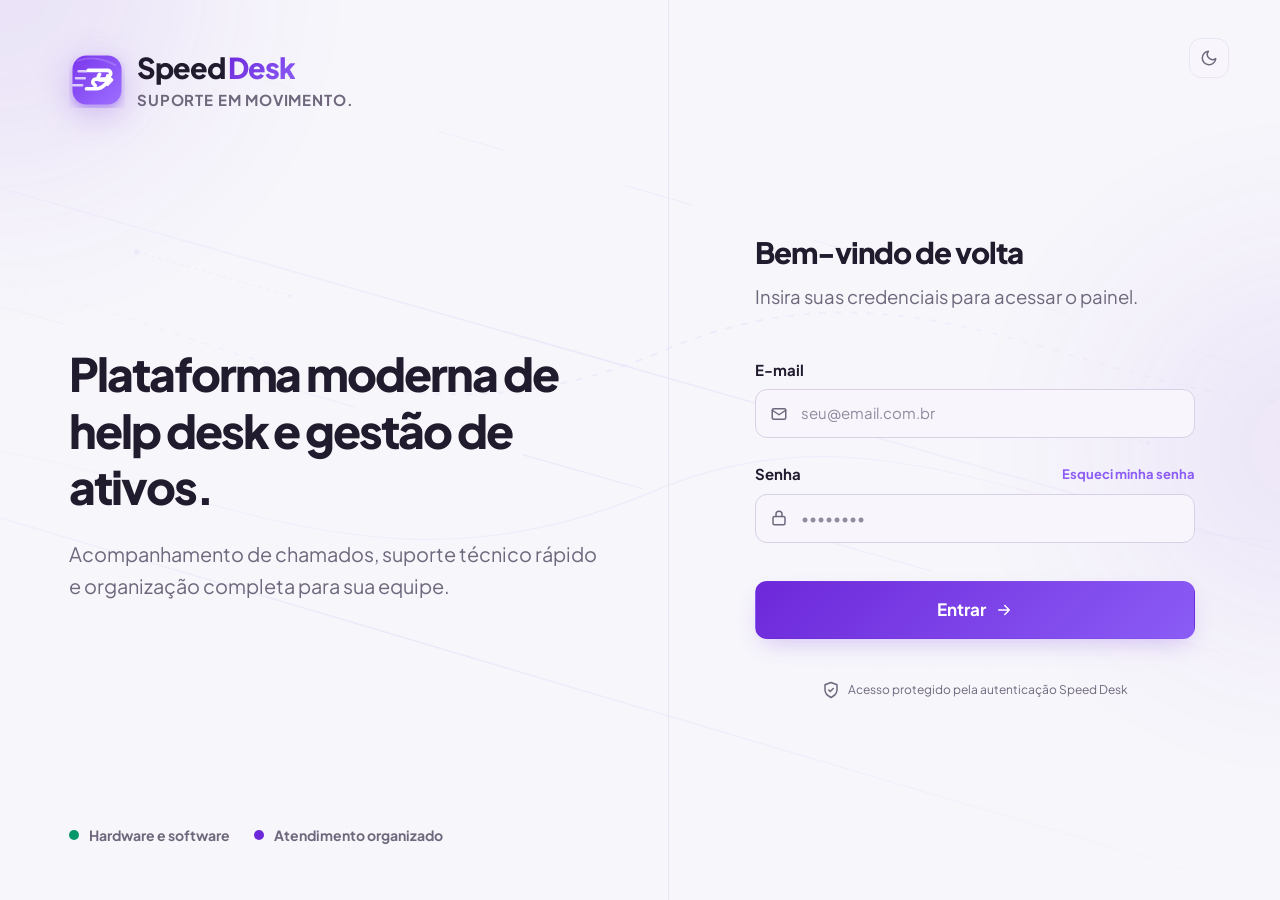
==== commit 37d650c1: "feat: complete asset hardware and software workflows" ====
--- a/frontend/assets.html
+++ b/frontend/assets.html
@@ -3,12 +3,13 @@
 <head>
     <meta charset="UTF-8">
     <meta name="viewport" content="width=device-width, initial-scale=1.0">
-    <meta name="description" content="Equipamentos cadastrados no Speed Desk.">
-    <title>Meus Equipamentos — Speed Desk</title>
+    <meta name="description" content="Catálogo e gestão de ativos do Speed Desk.">
+    <title>Ativos — Speed Desk</title>
     <link rel="preconnect" href="https://fonts.googleapis.com">
     <link rel="preconnect" href="https://fonts.gstatic.com" crossorigin>
-    <link href="https://fonts.googleapis.com/css2?family=JetBrains+Mono:wght@600;700&family=Plus+Jakarta+Sans:wght@400;500;600;700;800&display=swap" rel="stylesheet">
-    <link rel="stylesheet" href="css/style.css?v=20260821.2">
+    <link href="https://fonts.googleapis.com/css2?family=JetBrains+Mono:wght@600;700;800&family=Plus+Jakarta+Sans:wght@400;500;600;700;800&display=swap" rel="stylesheet">
+    <link rel="stylesheet" href="css/style.css?v=20260821.4">
+    <link rel="stylesheet" href="css/assets.css?v=20260821.1">
     <script>
         (() => {
             const savedTheme = localStorage.getItem('speeddesk-theme');
@@ -30,14 +31,15 @@
 
         <div class="main-column">
             <header class="topbar">
-                <div class="topbar-start">
+                <div class="topbar-start asset-topbar-start">
                     <button id="mobileMenuBtn" class="icon-button mobile-menu-button" type="button" aria-label="Abrir menu" aria-expanded="false">
                         <svg class="icon" viewBox="0 0 24 24" aria-hidden="true"><path d="M4 6h16M4 12h16M4 18h16"></path></svg>
                     </button>
-                    <div class="topbar-search" aria-label="Pesquisa de equipamentos em breve">
+                    <label class="topbar-search asset-topbar-search" for="assetQuery">
                         <svg class="icon" viewBox="0 0 24 24" aria-hidden="true"><circle cx="11" cy="11" r="8"></circle><path d="m21 21-4.35-4.35"></path></svg>
-                        <input class="topbar-search-input" type="search" placeholder="Pesquisar equipamentos — em breve" disabled>
-                    </div>
+                        <span class="visually-hidden">Pesquisar ativos</span>
+                        <input id="assetQuery" class="topbar-search-input" type="search" placeholder="Pesquisar por modelo, fabricante, serial ou cliente..." autocomplete="off">
+                    </label>
                 </div>
 
                 <div class="topbar-actions">
@@ -55,40 +57,129 @@
                 </div>
             </header>
 
-            <main class="content">
+            <main class="content asset-catalog-page">
                 <header class="page-heading">
                     <div class="page-heading-main">
                         <div class="page-title-row">
-                            <h1 class="page-title">Meus Equipamentos</h1>
-                            <span id="assetCount" class="live-badge">0 cadastrados</span>
+                            <h1 id="assetsPageTitle" class="page-title">Ativos</h1>
+                            <span id="assetCount" class="live-badge" aria-live="polite">Carregando</span>
                         </div>
-                        <p class="page-description">Equipamentos vinculados ao seu cadastro e disponíveis para abertura de chamados.</p>
-                    </div>
-                    <button id="btnOpenModal" class="btn btn-primary" type="button">
+                        <p id="assetsPageDescription" class="page-description">Inventário central de equipamentos, garantias e histórico de atendimento.</p>
+                    </div>
+                    <button id="btnOpenModal" class="btn btn-primary" type="button" hidden>
                         <svg class="icon" viewBox="0 0 24 24" aria-hidden="true"><path d="M12 5v14M5 12h14"></path></svg>
-                        Adicionar equipamento
+                        Novo ativo
                     </button>
                 </header>
 
-                <section class="page-card" aria-labelledby="assetsTableTitle">
-                    <header class="page-card-header">
+                <section class="asset-summary-grid" aria-label="Resumo do inventário">
+                    <article class="asset-summary-card">
+                        <span class="asset-summary-icon tone-brand" aria-hidden="true">
+                            <svg class="icon" viewBox="0 0 24 24"><rect x="3" y="5" width="18" height="13" rx="2"></rect><path d="M8 21h8M12 18v3"></path></svg>
+                        </span>
+                        <span class="asset-summary-copy"><span>Resultado atual</span><strong id="summaryTotal">—</strong></span>
+                    </article>
+                    <article class="asset-summary-card">
+                        <span class="asset-summary-icon tone-success" aria-hidden="true">
+                            <svg class="icon" viewBox="0 0 24 24"><path d="m5 12 4 4L19 6"></path></svg>
+                        </span>
+                        <span class="asset-summary-copy"><span>Ativos em operação</span><strong id="summaryActive">—</strong></span>
+                    </article>
+                    <article class="asset-summary-card">
+                        <span class="asset-summary-icon tone-warning" aria-hidden="true">
+                            <svg class="icon" viewBox="0 0 24 24"><path d="M12 3v3M18.4 5.6l-2.1 2.1M21 12h-3M5.6 5.6l2.1 2.1M3 12h3"></path><path d="M7 17h10M9 21h6"></path></svg>
+                        </span>
+                        <span class="asset-summary-copy"><span>Em manutenção</span><strong id="summaryMaintenance">—</strong></span>
+                    </article>
+                    <article class="asset-summary-card asset-summary-card-alert">
+                        <span class="asset-summary-icon tone-danger" aria-hidden="true">
+                            <svg class="icon" viewBox="0 0 24 24"><path d="M10.3 3.9 1.8 18a2 2 0 0 0 1.7 3h17a2 2 0 0 0 1.7-3L13.7 3.9a2 2 0 0 0-3.4 0z"></path><path d="M12 9v4M12 17h.01"></path></svg>
+                        </span>
+                        <span class="asset-summary-copy"><span>Garantias a vencer</span><strong id="summaryWarranty">—</strong></span>
+                    </article>
+                </section>
+
+                <section class="page-card asset-catalog" aria-labelledby="assetFiltersTitle">
+                    <div class="asset-filter-area">
+                        <div class="asset-filter-heading">
+                            <div>
+                                <h2 id="assetFiltersTitle">Filtrar inventário</h2>
+                                <p>Combine tipo, situação e garantia para localizar o equipamento certo.</p>
+                            </div>
+                            <button id="clearFiltersBtn" class="btn btn-secondary btn-compact" type="button">Limpar filtros</button>
+                        </div>
+
+                        <form id="assetFilters" class="asset-filter-grid">
+                            <label class="asset-filter-field">
+                                <span class="form-label">Tipo</span>
+                                <select id="assetTypeFilter" class="form-control" name="tipo">
+                                    <option value="">Todos os tipos</option>
+                                    <option value="NOTEBOOK">Notebook</option>
+                                    <option value="DESKTOP">Desktop</option>
+                                    <option value="MONITOR">Monitor</option>
+                                    <option value="IMPRESSORA">Impressora</option>
+                                    <option value="SERVIDOR">Servidor</option>
+                                    <option value="EQUIPAMENTO_REDE">Equipamento de rede</option>
+                                    <option value="PERIFERICO">Periférico</option>
+                                    <option value="OUTRO">Outro</option>
+                                </select>
+                            </label>
+                            <label class="asset-filter-field">
+                                <span class="form-label">Situação</span>
+                                <select id="assetStatusFilter" class="form-control" name="status">
+                                    <option value="">Todas as situações</option>
+                                    <option value="ATIVO">Ativo</option>
+                                    <option value="EM_MANUTENCAO">Em manutenção</option>
+                                    <option value="INATIVO">Inativo</option>
+                                    <option value="DESCARTADO">Descartado</option>
+                                </select>
+                            </label>
+                            <label class="asset-filter-field">
+                                <span class="form-label">Garantia</span>
+                                <select id="assetWarrantyFilter" class="form-control" name="warrantyState">
+                                    <option value="">Todas as garantias</option>
+                                    <option value="VIGENTE">Vigente</option>
+                                    <option value="EXPIRA_EM_BREVE">Expira em breve</option>
+                                    <option value="EXPIRADA">Expirada</option>
+                                    <option value="NAO_INFORMADA">Não informada</option>
+                                    <option value="NAO_ELEGIVEL">Não elegível</option>
+                                </select>
+                            </label>
+                            <label id="assetClientFilterGroup" class="asset-filter-field" hidden>
+                                <span class="form-label">Proprietário</span>
+                                <select id="assetClientFilter" class="form-control" name="clienteId" disabled>
+                                    <option value="">Todos os clientes</option>
+                                </select>
+                            </label>
+                            <button class="btn btn-primary asset-filter-submit" type="submit">
+                                <svg class="icon" viewBox="0 0 24 24" aria-hidden="true"><path d="M4 5h16M7 12h10M10 19h4"></path></svg>
+                                Aplicar
+                            </button>
+                        </form>
+                    </div>
+
+                    <div class="asset-results-head">
                         <div>
-                            <h2 id="assetsTableTitle">Inventário pessoal</h2>
-                            <p>Consulte os equipamentos que podem ser relacionados a um chamado.</p>
+                            <h2>Equipamentos</h2>
+                            <p id="assetResultsSummary" aria-live="polite">Preparando o inventário...</p>
                         </div>
-                    </header>
-
-                    <div class="table-scroll">
-                        <table class="data-table">
+                    </div>
+
+                    <div class="table-scroll asset-table-scroll">
+                        <table class="data-table asset-table">
                             <thead>
                                 <tr>
                                     <th scope="col">Equipamento</th>
+                                    <th scope="col">Proprietário</th>
                                     <th scope="col">Tipo</th>
-                                    <th scope="col">Número de série</th>
+                                    <th scope="col">Situação</th>
+                                    <th scope="col">Garantia</th>
+                                    <th scope="col">Serial</th>
+                                    <th scope="col"><span class="visually-hidden">Ações</span></th>
                                 </tr>
                             </thead>
-                            <tbody id="assetsTableBody">
-                                <tr><td colspan="3">Carregando equipamentos...</td></tr>
+                            <tbody id="assetsTableBody" aria-live="polite" aria-busy="true">
+                                <tr class="asset-state-row"><td colspan="7">Carregando ativos...</td></tr>
                             </tbody>
                         </table>
                     </div>
@@ -97,28 +188,76 @@
         </div>
     </div>
 
-    <div class="modal-overlay" id="newAssetModal" role="dialog" aria-modal="true" aria-labelledby="newAssetTitle" aria-hidden="true" inert hidden>
-        <div class="modal-content">
+    <div class="modal-overlay" id="assetModal" role="dialog" aria-modal="true" aria-labelledby="assetModalTitle" aria-describedby="assetModalDescription" aria-hidden="true" inert hidden>
+        <div class="modal-content asset-modal-content">
             <header class="modal-header">
-                <h2 id="newAssetTitle">Adicionar Equipamento</h2>
+                <div>
+                    <h2 id="assetModalTitle">Novo ativo</h2>
+                    <p id="assetModalDescription" class="modal-description">Cadastre os dados de inventário e garantia do equipamento.</p>
+                </div>
                 <button class="modal-close" id="btnCloseModal" type="button" aria-label="Fechar">&times;</button>
             </header>
-            <form id="newAssetForm">
-                <div class="form-group">
-                    <label for="nome" class="form-label">Nome do equipamento</label>
-                    <input type="text" id="nome" class="form-control" required maxlength="255" placeholder="Ex.: Notebook Dell Inspiron">
-                </div>
-                <div class="form-group">
-                    <label for="tipo" class="form-label">Tipo</label>
-                    <input type="text" id="tipo" class="form-control" required maxlength="50" placeholder="Ex.: Notebook, monitor ou impressora">
-                </div>
-                <div class="form-group">
-                    <label for="numeroSerie" class="form-label">Número de série</label>
-                    <input type="text" id="numeroSerie" class="form-control" required maxlength="255" placeholder="Ex.: SN12345XYZ">
-                </div>
+            <form id="assetForm">
+                <div class="asset-form-grid">
+                    <label class="form-group asset-field-wide">
+                        <span class="form-label">Modelo</span>
+                        <input type="text" id="assetModel" class="form-control" required maxlength="255" placeholder="Ex.: Latitude 5440" autocomplete="off">
+                    </label>
+                    <label class="form-group">
+                        <span class="form-label">Fabricante</span>
+                        <input type="text" id="assetManufacturer" class="form-control" maxlength="255" placeholder="Ex.: Dell" autocomplete="organization">
+                    </label>
+                    <label class="form-group">
+                        <span class="form-label">Tipo</span>
+                        <select id="assetType" class="form-control" required>
+                            <option value="">Selecione</option>
+                            <option value="NOTEBOOK">Notebook</option>
+                            <option value="DESKTOP">Desktop</option>
+                            <option value="MONITOR">Monitor</option>
+                            <option value="IMPRESSORA">Impressora</option>
+                            <option value="SERVIDOR">Servidor</option>
+                            <option value="EQUIPAMENTO_REDE">Equipamento de rede</option>
+                            <option value="PERIFERICO">Periférico</option>
+                            <option value="OUTRO">Outro</option>
+                        </select>
+                    </label>
+                    <label class="form-group">
+                        <span class="form-label">Número de série</span>
+                        <input type="text" id="assetSerial" class="form-control" required maxlength="255" placeholder="Ex.: SN-4X2K91" autocomplete="off">
+                    </label>
+                    <label class="form-group">
+                        <span class="form-label">Situação</span>
+                        <select id="assetStatus" class="form-control" required>
+                            <option value="ATIVO">Ativo</option>
+                            <option value="EM_MANUTENCAO">Em manutenção</option>
+                            <option value="INATIVO">Inativo</option>
+                            <option value="DESCARTADO">Descartado</option>
+                        </select>
+                    </label>
+                    <label id="assetOwnerGroup" class="form-group asset-field-wide" hidden>
+                        <span class="form-label">Cliente proprietário</span>
+                        <select id="assetOwner" class="form-control" disabled required>
+                            <option value="">Selecione o cliente</option>
+                        </select>
+                        <span id="assetOwnerHelper" class="form-helper">O proprietário não poderá ser trocado após o cadastro.</span>
+                    </label>
+                    <label class="form-group">
+                        <span class="form-label">Data de compra</span>
+                        <input type="date" id="assetPurchaseDate" class="form-control">
+                    </label>
+                    <label class="form-group">
+                        <span class="form-label">Fim da garantia</span>
+                        <input type="date" id="assetWarrantyEndDate" class="form-control">
+                    </label>
+                    <label class="form-group asset-field-wide">
+                        <span class="form-label">Fornecedor da garantia</span>
+                        <input type="text" id="assetWarrantyProvider" class="form-control" maxlength="255" placeholder="Fabricante, loja ou contrato" autocomplete="organization">
+                    </label>
+                </div>
+                <p id="assetFormError" class="form-helper error asset-form-error" role="alert" hidden></p>
                 <footer class="modal-actions">
                     <button type="button" class="btn btn-secondary" id="btnCancelModal">Cancelar</button>
-                    <button type="submit" class="btn btn-primary" id="btnSubmitAsset">Salvar equipamento</button>
+                    <button type="submit" class="btn btn-primary" id="btnSubmitAsset">Salvar ativo</button>
                 </footer>
             </form>
         </div>
@@ -126,7 +265,7 @@
 
     <div id="toastRegion" class="toast-region" aria-live="polite" aria-atomic="true"></div>
 
-    <script type="module" src="js/navigation.js?v=20260821.2"></script>
-    <script type="module" src="js/assets.js"></script>
+    <script type="module" src="js/navigation.js?v=20260821.3"></script>
+    <script type="module" src="js/assets.js?v=20260821.2"></script>
 </body>
 </html>
--- a/frontend/css/style.css
+++ b/frontend/css/style.css
@@ -3054,6 +3054,924 @@
     margin-top: 18px;
 }
 
+/* Ticket workflow, conversations and SLA policies */
+.catalog-sla.is-paused,
+.ticket-sla.is-paused {
+    color: var(--brand-accent);
+}
+
+.ticket-sla.is-overdue {
+    color: var(--danger);
+}
+
+.ticket-sla.is-complete {
+    color: var(--success);
+}
+
+.detail-sla-card.is-paused {
+    border-color: var(--brand-border);
+    background: linear-gradient(145deg, var(--brand-soft), var(--surface));
+}
+
+.detail-sla-card.is-paused::after {
+    background: var(--brand-accent);
+    box-shadow: 0 0 0 6px var(--brand-soft);
+}
+
+.workflow-card {
+    display: grid;
+    gap: 16px;
+}
+
+.workflow-card-heading {
+    padding-bottom: 14px;
+    border-bottom: 1px solid var(--border);
+}
+
+.workflow-card-heading h2 {
+    color: var(--text-primary);
+    font-size: 13px;
+    font-weight: 800;
+}
+
+.workflow-card-heading p,
+.workflow-empty {
+    margin-top: 5px;
+    color: var(--text-secondary);
+    font-size: 10px;
+    line-height: 1.55;
+}
+
+.workflow-actions {
+    display: grid;
+    gap: 9px;
+}
+
+.workflow-actions .btn {
+    width: 100%;
+    justify-content: center;
+    white-space: normal;
+}
+
+.workflow-assignment {
+    display: grid;
+    gap: 8px;
+    padding: 12px;
+    border: 1px solid var(--brand-border);
+    border-radius: var(--radius-sm);
+    background: var(--brand-soft);
+}
+
+.workflow-assignment .form-label {
+    margin-bottom: 0;
+}
+
+.workflow-assignment-controls {
+    display: grid;
+    grid-template-columns: minmax(0, 1fr) auto;
+    gap: 8px;
+}
+
+.workflow-assignment-controls .form-control {
+    min-width: 0;
+}
+
+.workflow-assignment-status {
+    color: var(--text-secondary);
+    font-size: 9px;
+    line-height: 1.5;
+}
+
+.workflow-assignment-status.is-error {
+    color: var(--danger);
+}
+
+.ticket-conversation-section {
+    padding-bottom: 28px;
+}
+
+.conversation-heading {
+    display: flex;
+    align-items: start;
+    justify-content: space-between;
+    gap: 20px;
+    margin-bottom: 18px;
+}
+
+.conversation-heading h2 {
+    margin-bottom: 0;
+}
+
+.conversation-heading p {
+    max-width: 360px;
+    color: var(--text-secondary);
+    font-size: 10px;
+    line-height: 1.55;
+    text-align: right;
+}
+
+.comment-channels {
+    display: grid;
+    grid-template-columns: minmax(0, 1fr);
+    gap: 16px;
+}
+
+.comment-channels.has-internal {
+    grid-template-columns: repeat(2, minmax(0, 1fr));
+}
+
+.comment-channel {
+    display: flex;
+    min-width: 0;
+    padding: 16px;
+    border: 1px solid var(--border);
+    border-radius: var(--radius-md);
+    background: var(--surface-subtle);
+    flex-direction: column;
+}
+
+.comment-channel.is-internal {
+    border-color: rgba(255, 176, 32, 0.22);
+    background: linear-gradient(145deg, var(--warning-soft), var(--surface-subtle) 45%);
+}
+
+.comment-channel > header {
+    margin-bottom: 14px;
+}
+
+.comment-channel h3 {
+    color: var(--text-primary);
+    font-size: 12px;
+    font-weight: 800;
+}
+
+.comment-channel > header p {
+    margin-top: 4px;
+    color: var(--text-secondary);
+    font-size: 9px;
+    line-height: 1.5;
+}
+
+.ticket-comments-list {
+    display: grid;
+    max-height: 390px;
+    gap: 9px;
+    margin-bottom: 16px;
+    overflow-y: auto;
+    scrollbar-width: thin;
+}
+
+.ticket-comment {
+    padding: 12px;
+    border: 1px solid var(--border);
+    border-radius: var(--radius-sm);
+    background: var(--surface);
+}
+
+.ticket-comment.is-internal {
+    border-color: rgba(255, 176, 32, 0.22);
+}
+
+.ticket-comment header {
+    display: flex;
+    align-items: start;
+    justify-content: space-between;
+    gap: 10px;
+    margin-bottom: 8px;
+}
+
+.ticket-comment header > div {
+    display: grid;
+    min-width: 0;
+    gap: 2px;
+}
+
+.ticket-comment strong {
+    overflow: hidden;
+    color: var(--text-primary);
+    font-size: 10px;
+    font-weight: 800;
+    text-overflow: ellipsis;
+    white-space: nowrap;
+}
+
+.ticket-comment header span,
+.ticket-comment time {
+    color: var(--text-tertiary);
+    font-size: 8px;
+}
+
+.ticket-comment time {
+    flex: 0 0 auto;
+    text-align: right;
+}
+
+.ticket-comment > p {
+    color: var(--text-secondary);
+    font-size: 10px;
+    line-height: 1.65;
+    overflow-wrap: anywhere;
+    white-space: pre-wrap;
+}
+
+.comment-empty {
+    padding: 18px 12px;
+    border: 1px dashed var(--border);
+    border-radius: var(--radius-sm);
+    color: var(--text-tertiary);
+    font-size: 10px;
+    line-height: 1.5;
+    text-align: center;
+}
+
+.comment-empty.is-error {
+    border-color: rgba(255, 65, 108, 0.3);
+    color: var(--danger);
+}
+
+.comment-composer {
+    display: grid;
+    gap: 8px;
+    margin-top: auto;
+    padding-top: 14px;
+    border-top: 1px solid var(--border);
+}
+
+.comment-composer textarea {
+    min-height: 92px;
+    resize: vertical;
+}
+
+.comment-composer-footer {
+    display: flex;
+    align-items: center;
+    justify-content: space-between;
+    gap: 10px;
+}
+
+.comment-composer-footer span {
+    color: var(--text-tertiary);
+    font-size: 8px;
+    line-height: 1.4;
+}
+
+.ticket-pause-reason {
+    margin-top: 18px;
+}
+
+.ticket-pause-reason textarea {
+    resize: vertical;
+}
+
+.field-hint {
+    display: block;
+    margin-top: 6px;
+    color: var(--text-tertiary);
+    font-size: 9px;
+}
+
+.settings-section-wide {
+    grid-column: 1 / -1;
+}
+
+.section-header-split {
+    display: flex;
+    align-items: start;
+    justify-content: space-between;
+    gap: 18px;
+}
+
+.sla-policies-form {
+    display: grid;
+    grid-template-columns: repeat(4, minmax(0, 1fr));
+    gap: 12px;
+}
+
+.sla-policy-card {
+    min-width: 0;
+    padding: 14px;
+    border: 1px solid var(--border);
+    border-top: 3px solid var(--brand-accent);
+    border-radius: var(--radius-md);
+    background: var(--surface-subtle);
+}
+
+.sla-policy-card.priority-baixa {
+    border-top-color: var(--info);
+}
+
+.sla-policy-card.priority-normal {
+    border-top-color: var(--brand-accent);
+}
+
+.sla-policy-card.priority-alta {
+    border-top-color: var(--warning);
+}
+
+.sla-policy-card.priority-critica {
+    border-top-color: var(--danger);
+}
+
+.sla-policy-card legend {
+    padding-inline: 5px;
+    color: var(--text-primary);
+    font-size: 12px;
+    font-weight: 800;
+}
+
+.sla-policy-summary {
+    min-height: 32px;
+    margin: 2px 0 12px;
+    color: var(--text-secondary);
+    font-size: 9px;
+    line-height: 1.5;
+}
+
+.sla-policy-fields {
+    display: grid;
+    gap: 10px;
+}
+
+.sla-policy-fields .form-group {
+    margin-bottom: 0;
+}
+
+.sla-policy-actions {
+    display: flex;
+    grid-column: 1 / -1;
+    align-items: center;
+    justify-content: space-between;
+    gap: 14px;
+    padding-top: 4px;
+}
+
+.sla-policy-actions p {
+    color: var(--text-secondary);
+    font-size: 10px;
+}
+
+.settings-section > .feedback,
+.sla-policies-form + .feedback {
+    margin-top: 16px;
+}
+
+/* Hardware and software ticket workspaces */
+.specialized-section {
+    display: grid;
+    gap: 20px;
+    background:
+        linear-gradient(155deg, var(--brand-soft), transparent 260px),
+        var(--surface);
+}
+
+.specialized-heading {
+    display: flex;
+    align-items: start;
+    justify-content: space-between;
+    gap: 20px;
+}
+
+.specialized-heading h2 {
+    margin: 4px 0 0;
+    font-size: 17px;
+    letter-spacing: -0.025em;
+}
+
+.specialized-heading p {
+    max-width: 620px;
+    margin-top: 6px;
+    color: var(--text-secondary);
+    font-size: 10px;
+    line-height: 1.65;
+}
+
+.specialized-eyebrow {
+    color: var(--brand-accent);
+    font-family: var(--font-mono);
+    font-size: 8px;
+    font-weight: 800;
+    letter-spacing: 0.1em;
+    text-transform: uppercase;
+}
+
+.specialized-load-state,
+.specialized-empty {
+    padding: 22px;
+    border: 1px dashed var(--border);
+    border-radius: var(--radius-md);
+    color: var(--text-tertiary);
+    font-size: 10px;
+    line-height: 1.6;
+    text-align: center;
+}
+
+.specialized-load-state {
+    display: grid;
+    place-items: center;
+    gap: 12px;
+    min-height: 112px;
+}
+
+.specialized-load-state.is-error {
+    border-color: rgba(255, 65, 108, 0.3);
+    color: var(--danger);
+}
+
+.hardware-stage-progress {
+    display: grid;
+    grid-template-columns: repeat(5, minmax(0, 1fr));
+    margin: 0;
+    padding: 0;
+    list-style: none;
+}
+
+.hardware-stage-progress li {
+    position: relative;
+    display: grid;
+    place-items: center;
+    gap: 7px;
+    min-width: 0;
+    color: var(--text-tertiary);
+    text-align: center;
+}
+
+.hardware-stage-progress li::before {
+    position: absolute;
+    top: 13px;
+    right: 50%;
+    left: -50%;
+    height: 2px;
+    background: var(--border);
+    content: "";
+}
+
+.hardware-stage-progress li:first-child::before {
+    display: none;
+}
+
+.hardware-stage-progress li > span {
+    position: relative;
+    z-index: 1;
+    display: grid;
+    width: 28px;
+    height: 28px;
+    border: 1px solid var(--border);
+    border-radius: 50%;
+    background: var(--surface);
+    font-family: var(--font-mono);
+    font-size: 9px;
+    font-weight: 800;
+    place-items: center;
+}
+
+.hardware-stage-progress li strong {
+    font-size: 8px;
+    font-weight: 700;
+    overflow-wrap: anywhere;
+}
+
+.hardware-stage-progress li.is-complete::before,
+.hardware-stage-progress li.is-current::before {
+    background: var(--brand-accent);
+}
+
+.hardware-stage-progress li.is-complete > span {
+    border-color: var(--brand-accent);
+    background: var(--brand-accent);
+    color: #fff;
+}
+
+.hardware-stage-progress li.is-current {
+    color: var(--text-primary);
+}
+
+.hardware-stage-progress li.is-current > span {
+    border-color: var(--brand-accent);
+    color: var(--brand-accent);
+    box-shadow: 0 0 0 5px var(--brand-soft);
+}
+
+.specialized-summary-grid {
+    display: grid;
+    grid-template-columns: repeat(4, minmax(0, 1fr));
+    gap: 9px;
+}
+
+.specialized-summary-grid > div {
+    min-width: 0;
+    padding: 12px;
+    border: 1px solid var(--border);
+    border-radius: var(--radius-sm);
+    background: var(--surface-subtle);
+}
+
+.specialized-summary-grid span {
+    display: block;
+    margin-bottom: 5px;
+    color: var(--text-tertiary);
+    font-size: 8px;
+    font-weight: 800;
+    letter-spacing: 0.05em;
+    text-transform: uppercase;
+}
+
+.specialized-summary-grid strong {
+    display: block;
+    color: var(--text-primary);
+    font-size: 10px;
+    line-height: 1.45;
+    overflow-wrap: anywhere;
+}
+
+.specialized-form {
+    display: grid;
+    gap: 16px;
+    padding: 17px;
+    border: 1px solid var(--border);
+    border-radius: var(--radius-md);
+    background: var(--surface-subtle);
+}
+
+.specialized-form-grid {
+    display: grid;
+    grid-template-columns: repeat(3, minmax(0, 1fr));
+    gap: 12px;
+}
+
+.software-section .specialized-form-grid {
+    grid-template-columns: repeat(2, minmax(0, 1fr));
+}
+
+.specialized-form-group {
+    min-width: 0;
+    margin-bottom: 0;
+}
+
+.specialized-form-group textarea {
+    resize: vertical;
+}
+
+.specialized-form-span {
+    grid-column: 1 / -1;
+}
+
+.specialized-narratives {
+    display: grid;
+    grid-template-columns: repeat(2, minmax(0, 1fr));
+    gap: 12px;
+}
+
+.specialized-narratives .form-group:first-child {
+    grid-column: 1 / -1;
+}
+
+.specialized-form-actions {
+    display: flex;
+    align-items: center;
+    justify-content: flex-end;
+    gap: 12px;
+}
+
+.specialized-form-actions .feedback {
+    flex: 1 1 auto;
+    margin: 0;
+}
+
+.specialized-permission-note {
+    padding: 10px 12px;
+    border-left: 2px solid var(--brand-accent);
+    border-radius: 0 var(--radius-sm) var(--radius-sm) 0;
+    background: var(--brand-soft);
+    color: var(--text-secondary);
+    font-size: 9px;
+    line-height: 1.55;
+}
+
+.specialized-columns {
+    display: grid;
+    grid-template-columns: repeat(2, minmax(0, 1fr));
+    gap: 14px;
+    align-items: start;
+}
+
+.specialized-subcard {
+    display: grid;
+    min-width: 0;
+    gap: 14px;
+    padding: 17px;
+    border: 1px solid var(--border);
+    border-radius: var(--radius-md);
+    background: var(--surface-subtle);
+}
+
+.specialized-subcard > header {
+    display: flex;
+    align-items: center;
+    justify-content: space-between;
+    gap: 12px;
+    padding-bottom: 12px;
+    border-bottom: 1px solid var(--border);
+}
+
+.specialized-subcard h3 {
+    color: var(--text-primary);
+    font-size: 11px;
+    font-weight: 800;
+}
+
+.specialized-status-chip,
+.specialized-count {
+    flex: 0 0 auto;
+    padding: 5px 8px;
+    border: 1px solid var(--border);
+    border-radius: 999px;
+    color: var(--text-secondary);
+    font-size: 8px;
+    font-weight: 800;
+}
+
+.specialized-status-chip.is-success {
+    border-color: rgba(16, 217, 166, 0.32);
+    background: var(--success-soft);
+    color: var(--success);
+}
+
+.specialized-status-chip.is-pending {
+    border-color: rgba(255, 176, 32, 0.3);
+    background: var(--warning-soft);
+    color: var(--warning);
+}
+
+.specialized-checklist,
+.specialized-history-form,
+.software-log-form {
+    display: grid;
+    gap: 12px;
+}
+
+.specialized-check-grid {
+    display: grid;
+    gap: 8px;
+}
+
+.specialized-check-item {
+    display: grid;
+    grid-template-columns: auto minmax(0, 1fr);
+    align-items: center;
+    gap: 9px;
+    cursor: pointer;
+}
+
+.specialized-check-item input {
+    position: absolute;
+    width: 1px;
+    height: 1px;
+    opacity: 0;
+}
+
+.specialized-check-item > span {
+    display: grid;
+    width: 18px;
+    height: 18px;
+    border: 1px solid var(--border-strong);
+    border-radius: 5px;
+    background: var(--surface);
+    place-items: center;
+}
+
+.specialized-check-item input:checked + span {
+    border-color: var(--success);
+    background: var(--success);
+}
+
+.specialized-check-item input:checked + span::after {
+    color: #fff;
+    content: "✓";
+    font-size: 11px;
+    font-weight: 900;
+}
+
+.specialized-check-item input:focus-visible + span {
+    outline: 2px solid var(--brand-accent);
+    outline-offset: 2px;
+}
+
+.specialized-check-item input:disabled ~ strong {
+    color: var(--text-tertiary);
+}
+
+.specialized-check-item strong {
+    color: var(--text-secondary);
+    font-size: 9px;
+    font-weight: 700;
+    line-height: 1.45;
+}
+
+.specialized-timeline {
+    display: grid;
+    max-height: 430px;
+    gap: 0;
+    overflow-y: auto;
+    scrollbar-width: thin;
+}
+
+.specialized-timeline > article {
+    display: grid;
+    grid-template-columns: auto minmax(0, 1fr);
+    gap: 10px;
+    padding: 0 0 14px;
+}
+
+.specialized-timeline > article:not(:last-child) > div {
+    padding-bottom: 13px;
+    border-bottom: 1px solid var(--border);
+}
+
+.specialized-timeline-marker {
+    width: 8px;
+    height: 8px;
+    margin-top: 4px;
+    border-radius: 50%;
+    background: var(--brand-accent);
+    box-shadow: 0 0 0 4px var(--brand-soft);
+}
+
+.specialized-timeline-marker.type-manutencao {
+    background: var(--info);
+}
+
+.specialized-timeline-marker.type-checklist {
+    background: var(--success);
+}
+
+.specialized-timeline-meta {
+    display: flex;
+    flex-wrap: wrap;
+    align-items: center;
+    gap: 5px 8px;
+}
+
+.specialized-timeline-meta strong {
+    color: var(--text-primary);
+    font-size: 9px;
+}
+
+.specialized-timeline-meta span,
+.specialized-timeline-meta time,
+.specialized-timeline small {
+    color: var(--text-tertiary);
+    font-size: 8px;
+}
+
+.specialized-timeline p {
+    margin: 6px 0;
+    color: var(--text-secondary);
+    font-size: 9px;
+    line-height: 1.6;
+    overflow-wrap: anywhere;
+    white-space: pre-wrap;
+}
+
+.software-context-status {
+    display: flex;
+    align-items: center;
+    gap: 10px;
+    color: var(--text-tertiary);
+    font-size: 9px;
+}
+
+.software-logs-card {
+    margin-top: 0;
+}
+
+.software-log-list {
+    display: grid;
+    max-height: 440px;
+    gap: 9px;
+    overflow-y: auto;
+    scrollbar-width: thin;
+}
+
+.software-log {
+    padding: 12px;
+    border: 1px solid var(--border);
+    border-left: 3px solid var(--info);
+    border-radius: var(--radius-sm);
+    background: var(--surface);
+}
+
+.software-log.level-warn {
+    border-left-color: var(--warning);
+}
+
+.software-log.level-error {
+    border-left-color: var(--danger);
+}
+
+.software-log.level-debug {
+    border-left-color: var(--text-tertiary);
+}
+
+.software-log > header {
+    display: flex;
+    flex-wrap: wrap;
+    align-items: center;
+    gap: 7px;
+    margin-bottom: 8px;
+}
+
+.software-log header strong {
+    color: var(--brand-accent);
+    font-family: var(--font-mono);
+    font-size: 8px;
+}
+
+.software-log header code {
+    padding: 2px 5px;
+    border-radius: 4px;
+    background: var(--surface-subtle);
+    color: var(--text-secondary);
+    font-size: 8px;
+}
+
+.software-log header time {
+    margin-left: auto;
+    color: var(--text-tertiary);
+    font-size: 8px;
+}
+
+.software-log pre {
+    margin: 0;
+    color: var(--text-secondary);
+    font-family: var(--font-mono);
+    font-size: 9px;
+    line-height: 1.6;
+    overflow-wrap: anywhere;
+    white-space: pre-wrap;
+}
+
+.software-log-form {
+    padding-top: 15px;
+    border-top: 1px solid var(--border);
+}
+
+.software-log-form-grid {
+    display: grid;
+    grid-template-columns: minmax(90px, 0.7fr) minmax(0, 1.3fr) minmax(150px, 1fr);
+    gap: 10px;
+}
+
+@media (max-width: 860px) {
+    .specialized-form-grid,
+    .software-section .specialized-form-grid,
+    .specialized-summary-grid,
+    .specialized-columns,
+    .specialized-narratives,
+    .software-log-form-grid {
+        grid-template-columns: minmax(0, 1fr);
+    }
+
+    .specialized-narratives .form-group:first-child {
+        grid-column: auto;
+    }
+
+    .specialized-form-span {
+        grid-column: auto;
+    }
+}
+
+@media (max-width: 560px) {
+    .hardware-stage-progress {
+        grid-template-columns: minmax(0, 1fr);
+        gap: 8px;
+    }
+
+    .hardware-stage-progress li {
+        grid-template-columns: auto minmax(0, 1fr);
+        justify-items: start;
+        text-align: left;
+    }
+
+    .hardware-stage-progress li::before {
+        display: none;
+    }
+
+    .specialized-form-actions,
+    .software-context-status {
+        align-items: stretch;
+        flex-direction: column;
+    }
+
+    .specialized-form-actions .btn {
+        width: 100%;
+    }
+
+    .software-log header time {
+        width: 100%;
+        margin-left: 0;
+    }
+}
+
 @media (max-width: 1180px) {
     :root {
         --sidebar-width: 256px;
@@ -3077,6 +3995,10 @@
 
     .settings-grid {
         grid-template-columns: minmax(0, 1fr);
+    }
+
+    .sla-policies-form {
+        grid-template-columns: repeat(2, minmax(0, 1fr));
     }
 
     .catalog-filters {
@@ -3448,6 +4370,37 @@
         padding: 18px;
     }
 
+    .section-header-split,
+    .conversation-heading,
+    .sla-policy-actions,
+    .comment-composer-footer {
+        align-items: stretch;
+        flex-direction: column;
+    }
+
+    .conversation-heading p {
+        max-width: none;
+        text-align: left;
+    }
+
+    .comment-channels.has-internal,
+    .sla-policies-form {
+        grid-template-columns: minmax(0, 1fr);
+    }
+
+    .comment-composer-footer .btn,
+    .sla-policy-actions .btn {
+        width: 100%;
+    }
+
+    .workflow-assignment-controls {
+        grid-template-columns: minmax(0, 1fr);
+    }
+
+    .workflow-assignment-controls .btn {
+        width: 100%;
+    }
+
     .modal-content {
         padding: 20px;
     }
--- a/frontend/css/assets.css
+++ b/frontend/css/assets.css
@@ -0,0 +1,1080 @@
+/* Asset catalog and detail screens. Kept isolated from the shared design system. */
+.modal-open {
+    overflow: hidden;
+}
+
+.asset-topbar-start {
+    width: min(100%, 760px);
+}
+
+.asset-topbar-search {
+    width: min(100%, 650px);
+}
+
+.asset-catalog-page,
+.asset-detail-page {
+    width: 100%;
+    max-width: 1680px;
+    margin-inline: auto;
+}
+
+.asset-summary-grid {
+    display: grid;
+    grid-template-columns: repeat(4, minmax(0, 1fr));
+    gap: 14px;
+    margin-bottom: 22px;
+}
+
+.asset-summary-card {
+    position: relative;
+    display: flex;
+    min-width: 0;
+    align-items: center;
+    gap: 13px;
+    overflow: hidden;
+    padding: 17px;
+    border: 1px solid var(--brand-border);
+    border-radius: var(--radius-lg);
+    background: linear-gradient(145deg, var(--surface), var(--surface-subtle));
+    box-shadow: var(--shadow-sm);
+}
+
+.asset-summary-card::after {
+    position: absolute;
+    right: -32px;
+    bottom: -42px;
+    width: 100px;
+    height: 100px;
+    border: 1px solid var(--brand-border);
+    border-radius: 50%;
+    content: "";
+    opacity: 0.42;
+}
+
+.asset-summary-card-alert {
+    border-color: rgba(255, 65, 108, 0.26);
+}
+
+.asset-summary-icon,
+.asset-type-icon,
+.asset-section-icon {
+    display: inline-flex;
+    flex: 0 0 auto;
+    align-items: center;
+    justify-content: center;
+    border: 1px solid var(--brand-border);
+    background: var(--brand-soft);
+    color: var(--brand-accent);
+}
+
+.asset-summary-icon {
+    width: 42px;
+    height: 42px;
+    border-radius: 13px;
+}
+
+.asset-summary-icon.tone-success {
+    border-color: rgba(16, 217, 166, 0.26);
+    background: var(--success-soft);
+    color: var(--success);
+}
+
+.asset-summary-icon.tone-warning {
+    border-color: rgba(255, 176, 32, 0.26);
+    background: var(--warning-soft);
+    color: var(--warning);
+}
+
+.asset-summary-icon.tone-danger {
+    border-color: rgba(255, 65, 108, 0.26);
+    background: var(--danger-soft);
+    color: var(--danger);
+}
+
+.asset-summary-copy {
+    position: relative;
+    z-index: 1;
+    display: grid;
+    min-width: 0;
+    gap: 3px;
+}
+
+.asset-summary-copy span {
+    overflow: hidden;
+    color: var(--text-secondary);
+    font-size: 9px;
+    font-weight: 800;
+    letter-spacing: 0.045em;
+    text-overflow: ellipsis;
+    text-transform: uppercase;
+    white-space: nowrap;
+}
+
+.asset-summary-copy strong {
+    color: var(--text-primary);
+    font-family: var(--font-mono);
+    font-size: 22px;
+    font-weight: 800;
+}
+
+.asset-catalog {
+    overflow: visible;
+}
+
+.asset-filter-area {
+    padding: 20px 22px 22px;
+    border-bottom: 1px solid var(--border);
+    border-radius: var(--radius-lg) var(--radius-lg) 0 0;
+    background: linear-gradient(145deg, var(--surface), var(--surface-subtle));
+}
+
+.asset-filter-heading,
+.asset-results-head {
+    display: flex;
+    align-items: center;
+    justify-content: space-between;
+    gap: 18px;
+}
+
+.asset-filter-heading {
+    margin-bottom: 18px;
+}
+
+.asset-filter-heading h2,
+.asset-results-head h2 {
+    color: var(--text-primary);
+    font-size: 15px;
+    font-weight: 800;
+}
+
+.asset-filter-heading p,
+.asset-results-head p {
+    margin-top: 4px;
+    color: var(--text-secondary);
+    font-size: 11px;
+}
+
+.asset-filter-grid {
+    display: grid;
+    grid-template-columns: repeat(4, minmax(145px, 1fr)) auto;
+    gap: 13px;
+    align-items: end;
+}
+
+.asset-filter-field {
+    display: grid;
+    min-width: 0;
+    gap: 7px;
+}
+
+.asset-filter-submit {
+    min-height: 46px;
+}
+
+.asset-results-head {
+    padding: 17px 22px;
+    border-bottom: 1px solid var(--border);
+}
+
+.asset-table-scroll {
+    border-radius: 0 0 var(--radius-lg) var(--radius-lg);
+    background: var(--surface);
+}
+
+.asset-table {
+    min-width: 1160px;
+}
+
+.asset-table td {
+    height: 84px;
+}
+
+.asset-table th:first-child,
+.asset-table td:first-child {
+    width: 280px;
+}
+
+.asset-catalog-row.has-warranty-alert {
+    background: linear-gradient(90deg, var(--danger-soft), transparent 160px);
+}
+
+.asset-primary {
+    display: flex;
+    min-width: 0;
+    align-items: center;
+    gap: 11px;
+}
+
+.asset-type-icon {
+    width: 36px;
+    height: 36px;
+    border-radius: 11px;
+    font-family: var(--font-mono);
+    font-size: 9px;
+    font-weight: 800;
+}
+
+.asset-type-icon.tone-info,
+.asset-type-badge.tone-info {
+    border-color: rgba(78, 145, 255, 0.27);
+    background: var(--info-soft);
+    color: var(--info);
+}
+
+.asset-type-icon.tone-warning,
+.asset-type-badge.tone-warning {
+    border-color: rgba(255, 176, 32, 0.27);
+    background: var(--warning-soft);
+    color: var(--warning);
+}
+
+.asset-type-icon.tone-danger,
+.asset-type-badge.tone-danger {
+    border-color: rgba(255, 65, 108, 0.27);
+    background: var(--danger-soft);
+    color: var(--danger);
+}
+
+.asset-type-icon.tone-cyan,
+.asset-type-badge.tone-cyan {
+    border-color: rgba(56, 189, 248, 0.27);
+    background: var(--cyan-soft);
+    color: var(--cyan);
+}
+
+.asset-type-icon.tone-neutral,
+.asset-type-badge.tone-neutral {
+    border-color: var(--border);
+    background: var(--surface-hover);
+    color: var(--text-secondary);
+}
+
+.asset-primary-copy {
+    display: grid;
+    min-width: 0;
+    gap: 4px;
+}
+
+.asset-model-link {
+    overflow: hidden;
+    color: var(--text-primary);
+    font-size: 12px;
+    font-weight: 800;
+    text-decoration: none;
+    text-overflow: ellipsis;
+    white-space: nowrap;
+    transition: color 150ms ease;
+}
+
+.asset-model-link:hover {
+    color: var(--brand-accent);
+}
+
+.asset-manufacturer,
+.asset-cell-secondary {
+    display: block;
+    overflow: hidden;
+    color: var(--text-tertiary);
+    font-size: 9px;
+    font-weight: 500;
+    text-overflow: ellipsis;
+    white-space: nowrap;
+}
+
+.asset-cell-primary {
+    display: block;
+    overflow: hidden;
+    max-width: 190px;
+    color: var(--text-primary);
+    font-size: 10px;
+    font-weight: 700;
+    text-overflow: ellipsis;
+    white-space: nowrap;
+}
+
+.asset-cell-secondary {
+    max-width: 190px;
+    margin-top: 4px;
+}
+
+.asset-type-badge,
+.asset-status-badge,
+.asset-warranty-badge,
+.asset-ticket-status {
+    display: inline-flex;
+    align-items: center;
+    width: fit-content;
+    padding: 5px 8px;
+    border: 1px solid var(--brand-border);
+    border-radius: 999px;
+    background: var(--brand-soft);
+    color: var(--brand-accent);
+    font-size: 8px;
+    font-weight: 800;
+    line-height: 1;
+    white-space: nowrap;
+}
+
+.asset-status-badge.status-ativo {
+    border-color: rgba(16, 217, 166, 0.28);
+    background: var(--success-soft);
+    color: var(--success);
+}
+
+.asset-status-badge.status-em_manutencao {
+    border-color: rgba(255, 176, 32, 0.28);
+    background: var(--warning-soft);
+    color: var(--warning);
+}
+
+.asset-status-badge.status-inativo,
+.asset-status-badge.status-descartado {
+    border-color: var(--border);
+    background: var(--surface-hover);
+    color: var(--text-secondary);
+}
+
+.asset-warranty {
+    display: grid;
+    justify-items: start;
+    gap: 5px;
+}
+
+.asset-warranty-badge.warranty-vigente {
+    border-color: rgba(16, 217, 166, 0.28);
+    background: var(--success-soft);
+    color: var(--success);
+}
+
+.asset-warranty-badge.warranty-expira_em_breve {
+    border-color: rgba(255, 65, 108, 0.3);
+    background: var(--danger-soft);
+    color: var(--danger);
+}
+
+.asset-warranty-badge.warranty-expirada {
+    border-color: rgba(255, 176, 32, 0.28);
+    background: var(--warning-soft);
+    color: var(--warning);
+}
+
+.asset-warranty-badge.warranty-nao_informada,
+.asset-warranty-badge.warranty-nao_elegivel {
+    border-color: var(--border);
+    background: var(--surface-hover);
+    color: var(--text-secondary);
+}
+
+.asset-warranty-detail {
+    color: var(--text-tertiary);
+    font-size: 8px;
+    font-weight: 600;
+}
+
+.asset-serial {
+    padding: 5px 7px;
+    border: 1px solid var(--border);
+    border-radius: 7px;
+    background: var(--surface-subtle);
+    color: var(--text-secondary);
+    font-family: var(--font-mono);
+    font-size: 9px;
+}
+
+.asset-row-actions {
+    display: flex;
+    align-items: center;
+    justify-content: flex-end;
+    gap: 7px;
+}
+
+.asset-icon-action {
+    display: grid;
+    width: 34px;
+    height: 34px;
+    border: 1px solid var(--border);
+    border-radius: 10px;
+    background: var(--surface-subtle);
+    color: var(--brand-accent);
+    cursor: pointer;
+    font-size: 17px;
+    place-items: center;
+    transition: border-color 150ms ease, background-color 150ms ease;
+}
+
+.asset-icon-action:hover {
+    border-color: var(--brand-border);
+    background: var(--brand-soft);
+}
+
+.asset-state-row td {
+    height: auto;
+    padding: 0;
+    border-bottom: 0;
+}
+
+.asset-table-state {
+    display: grid;
+    min-height: 180px;
+    place-items: center;
+    padding: 30px;
+    color: var(--text-secondary);
+    font-size: 11px;
+    font-weight: 600;
+    text-align: center;
+}
+
+.asset-state-row.is-error .asset-table-state {
+    color: var(--danger);
+}
+
+.asset-modal-content {
+    width: min(100%, 680px);
+}
+
+.asset-form-grid {
+    display: grid;
+    grid-template-columns: repeat(2, minmax(0, 1fr));
+    gap: 0 14px;
+}
+
+.asset-form-grid .form-group {
+    min-width: 0;
+}
+
+.asset-field-wide {
+    grid-column: 1 / -1;
+}
+
+.asset-form-error {
+    min-height: 0;
+    padding: 10px 12px;
+    border: 1px solid rgba(255, 65, 108, 0.3);
+    background: var(--danger-soft);
+    color: var(--danger);
+}
+
+/* Asset detail */
+.asset-detail-toolbar {
+    display: flex;
+    align-items: center;
+    justify-content: space-between;
+    gap: 14px;
+    margin-bottom: 20px;
+}
+
+.asset-detail-layout {
+    display: grid;
+    grid-template-columns: minmax(0, 1fr) minmax(290px, 350px);
+    gap: 20px;
+    align-items: start;
+}
+
+.asset-detail-main {
+    min-width: 0;
+}
+
+.asset-detail-card {
+    overflow: hidden;
+}
+
+.asset-detail-hero {
+    position: relative;
+    overflow: hidden;
+    padding: 28px;
+    border-bottom: 1px solid var(--border);
+    background: linear-gradient(145deg, var(--brand-soft), transparent 72%);
+}
+
+.asset-detail-hero::after {
+    position: absolute;
+    top: -115px;
+    right: -75px;
+    width: 290px;
+    height: 290px;
+    border: 1px solid var(--brand-border);
+    border-radius: 50%;
+    content: "";
+    opacity: 0.5;
+}
+
+.asset-detail-eyebrow {
+    position: relative;
+    z-index: 1;
+    display: flex;
+    flex-wrap: wrap;
+    gap: 7px;
+}
+
+.asset-detail-hero h1 {
+    position: relative;
+    z-index: 1;
+    margin: 15px 0 6px;
+    color: var(--text-primary);
+    font-size: clamp(24px, 3vw, 36px);
+    font-weight: 800;
+    letter-spacing: -0.04em;
+    line-height: 1.15;
+    overflow-wrap: anywhere;
+}
+
+.asset-detail-hero > p {
+    position: relative;
+    z-index: 1;
+    color: var(--text-secondary);
+    font-size: 12px;
+}
+
+.asset-id-code {
+    position: relative;
+    z-index: 1;
+    display: block;
+    width: fit-content;
+    max-width: 100%;
+    overflow: hidden;
+    margin-top: 17px;
+    padding: 6px 9px;
+    border: 1px solid var(--brand-border);
+    border-radius: 8px;
+    background: var(--surface-subtle);
+    color: var(--text-tertiary);
+    font-family: var(--font-mono);
+    font-size: 8px;
+    text-overflow: ellipsis;
+    white-space: nowrap;
+}
+
+.asset-detail-section {
+    padding: 24px 28px;
+    border-bottom: 1px solid var(--border);
+}
+
+.asset-detail-section:last-child {
+    border-bottom: 0;
+}
+
+.asset-section-heading {
+    display: flex;
+    align-items: flex-start;
+    gap: 11px;
+    margin-bottom: 18px;
+}
+
+.asset-section-icon {
+    width: 34px;
+    height: 34px;
+    border-radius: 10px;
+}
+
+.asset-section-icon .icon {
+    width: 15px;
+    height: 15px;
+}
+
+.asset-section-heading h2 {
+    color: var(--text-primary);
+    font-size: 13px;
+    font-weight: 800;
+}
+
+.asset-section-heading p {
+    margin-top: 3px;
+    color: var(--text-secondary);
+    font-size: 9px;
+    line-height: 1.55;
+}
+
+.asset-detail-fields {
+    display: grid;
+    grid-template-columns: repeat(4, minmax(0, 1fr));
+    gap: 11px;
+}
+
+.asset-detail-field {
+    min-width: 0;
+    padding: 12px;
+    border: 1px solid var(--border);
+    border-radius: var(--radius-sm);
+    background: var(--surface-subtle);
+}
+
+.asset-detail-field dt,
+.asset-aside-fields dt {
+    margin-bottom: 5px;
+    color: var(--text-tertiary);
+    font-size: 8px;
+    font-weight: 800;
+    letter-spacing: 0.05em;
+    text-transform: uppercase;
+}
+
+.asset-detail-field dd,
+.asset-aside-fields dd {
+    color: var(--text-primary);
+    font-size: 10px;
+    font-weight: 700;
+    overflow-wrap: anywhere;
+}
+
+.asset-detail-aside {
+    display: grid;
+    gap: 14px;
+}
+
+.asset-warranty-card,
+.asset-info-card {
+    padding: 20px;
+    border: 1px solid var(--brand-border);
+    border-radius: var(--radius-lg);
+    background: var(--surface);
+    box-shadow: var(--shadow-sm);
+}
+
+.asset-warranty-card {
+    position: relative;
+    overflow: hidden;
+    background: linear-gradient(145deg, var(--brand-soft), var(--surface) 72%);
+}
+
+.asset-warranty-card::after {
+    position: absolute;
+    top: 20px;
+    right: 20px;
+    width: 9px;
+    height: 9px;
+    border-radius: 50%;
+    background: var(--brand-accent);
+    content: "";
+    box-shadow: 0 0 0 6px var(--brand-soft);
+}
+
+.asset-warranty-card.warranty-card-vigente,
+.asset-warranty-card.warranty-card-expira_em_breve {
+    border-color: rgba(16, 217, 166, 0.25);
+}
+
+.asset-warranty-card.warranty-card-vigente::after {
+    background: var(--success);
+    box-shadow: 0 0 0 6px var(--success-soft);
+}
+
+.asset-warranty-card.warranty-card-expira_em_breve {
+    border-color: rgba(255, 65, 108, 0.32);
+    background: linear-gradient(145deg, var(--danger-soft), var(--surface) 72%);
+}
+
+.asset-warranty-card.warranty-card-expira_em_breve::after,
+.asset-warranty-card.warranty-card-expirada::after {
+    background: var(--danger);
+    box-shadow: 0 0 0 6px var(--danger-soft);
+}
+
+.asset-detail-card-label {
+    display: block;
+    margin-bottom: 10px;
+    color: var(--text-tertiary);
+    font-size: 8px;
+    font-weight: 800;
+    letter-spacing: 0.06em;
+    text-transform: uppercase;
+}
+
+.asset-warranty-card > strong {
+    display: block;
+    max-width: calc(100% - 32px);
+    color: var(--text-primary);
+    font-size: 14px;
+    font-weight: 800;
+}
+
+.asset-warranty-card > p {
+    margin-top: 7px;
+    color: var(--text-secondary);
+    font-size: 10px;
+    line-height: 1.65;
+}
+
+.asset-warranty-progress {
+    height: 5px;
+    overflow: hidden;
+    margin: 16px 0;
+    border-radius: 999px;
+    background: var(--surface-hover);
+}
+
+.asset-warranty-progress span {
+    display: block;
+    height: 100%;
+    border-radius: inherit;
+    background: linear-gradient(90deg, var(--brand-primary), var(--brand-accent));
+    transition: width 300ms ease;
+}
+
+.warranty-card-vigente .asset-warranty-progress span {
+    background: var(--success);
+}
+
+.warranty-card-expira_em_breve .asset-warranty-progress span,
+.warranty-card-expirada .asset-warranty-progress span {
+    background: var(--danger);
+}
+
+.asset-aside-fields {
+    display: grid;
+    gap: 10px;
+}
+
+.asset-aside-fields > div {
+    padding-top: 10px;
+    border-top: 1px solid var(--border);
+}
+
+.asset-info-card-header {
+    display: flex;
+    align-items: center;
+    gap: 8px;
+    margin-bottom: 14px;
+    color: var(--brand-accent);
+}
+
+.asset-info-card-header .icon {
+    width: 16px;
+    height: 16px;
+}
+
+.asset-info-card-header h2 {
+    color: var(--text-primary);
+    font-size: 11px;
+    font-weight: 800;
+}
+
+.asset-info-card > strong,
+.asset-info-card > span {
+    display: block;
+    overflow-wrap: anywhere;
+}
+
+.asset-info-card > strong {
+    color: var(--text-primary);
+    font-size: 12px;
+}
+
+.asset-info-card > span {
+    margin-top: 4px;
+    color: var(--text-secondary);
+    font-size: 9px;
+}
+
+.asset-related-list,
+.asset-history-list {
+    display: grid;
+    gap: 9px;
+}
+
+.asset-related-ticket {
+    display: grid;
+    gap: 5px;
+    padding: 13px 14px;
+    border: 1px solid var(--border);
+    border-radius: var(--radius-md);
+    background: var(--surface-subtle);
+    text-decoration: none;
+    transition: border-color 150ms ease, background-color 150ms ease, transform 150ms ease;
+}
+
+.asset-related-ticket:hover {
+    border-color: var(--brand-border);
+    background: var(--surface-hover);
+    transform: translateX(2px);
+}
+
+.asset-related-ticket-top {
+    display: flex;
+    align-items: center;
+    justify-content: space-between;
+    gap: 10px;
+}
+
+.asset-related-ticket code {
+    color: var(--brand-accent);
+    font-family: var(--font-mono);
+    font-size: 8px;
+    font-weight: 800;
+}
+
+.asset-related-ticket > strong {
+    overflow: hidden;
+    color: var(--text-primary);
+    font-size: 11px;
+    font-weight: 800;
+    text-overflow: ellipsis;
+    white-space: nowrap;
+}
+
+.asset-related-ticket-meta {
+    color: var(--text-tertiary);
+    font-size: 8px;
+}
+
+.asset-ticket-status.ticket-status-resolvido,
+.asset-ticket-status.ticket-status-fechado {
+    border-color: rgba(16, 217, 166, 0.25);
+    background: var(--success-soft);
+    color: var(--success);
+}
+
+.asset-ticket-status.ticket-status-aguardando_cliente,
+.asset-ticket-status.ticket-status-aguardando_peca {
+    border-color: rgba(255, 176, 32, 0.25);
+    background: var(--warning-soft);
+    color: var(--warning);
+}
+
+.asset-history-item {
+    display: grid;
+    grid-template-columns: auto minmax(0, 1fr);
+    gap: 12px;
+    padding: 13px 0;
+}
+
+.asset-history-item:not(:last-child) {
+    border-bottom: 1px solid var(--border);
+}
+
+.asset-history-marker {
+    width: 9px;
+    height: 9px;
+    margin-top: 4px;
+    border-radius: 50%;
+    background: var(--brand-accent);
+    box-shadow: 0 0 0 5px var(--brand-soft);
+}
+
+.asset-history-marker.history-checklist {
+    background: var(--success);
+    box-shadow: 0 0 0 5px var(--success-soft);
+}
+
+.asset-history-marker.history-etapa {
+    background: var(--info);
+    box-shadow: 0 0 0 5px var(--info-soft);
+}
+
+.asset-history-heading {
+    display: flex;
+    align-items: center;
+    justify-content: space-between;
+    gap: 12px;
+}
+
+.asset-history-heading strong {
+    color: var(--text-primary);
+    font-size: 10px;
+}
+
+.asset-history-heading time,
+.asset-history-meta {
+    color: var(--text-tertiary);
+    font-size: 8px;
+}
+
+.asset-history-item p {
+    margin: 6px 0;
+    color: var(--text-secondary);
+    font-size: 10px;
+    line-height: 1.65;
+    overflow-wrap: anywhere;
+    white-space: pre-wrap;
+}
+
+.asset-history-meta {
+    display: block;
+}
+
+.asset-history-ticket-link {
+    display: inline-block;
+    margin-top: 7px;
+    color: var(--brand-accent);
+    font-size: 9px;
+    font-weight: 800;
+    text-decoration: none;
+}
+
+.asset-history-ticket-link:hover {
+    text-decoration: underline;
+}
+
+.asset-related-state {
+    display: grid;
+    min-height: 90px;
+    place-items: center;
+    padding: 18px;
+    border: 1px dashed var(--border);
+    border-radius: var(--radius-md);
+    color: var(--text-secondary);
+    font-size: 10px;
+    text-align: center;
+}
+
+.asset-related-state.is-error {
+    border-color: rgba(255, 65, 108, 0.3);
+    color: var(--danger);
+}
+
+.asset-detail-state {
+    display: grid;
+    min-height: 360px;
+    place-items: center;
+    align-content: center;
+    gap: 13px;
+    padding: 36px;
+    color: var(--text-secondary);
+    text-align: center;
+}
+
+.asset-detail-state h1 {
+    color: var(--text-primary);
+    font-size: 22px;
+}
+
+.asset-detail-state p {
+    max-width: 520px;
+    font-size: 11px;
+}
+
+.asset-detail-state-icon {
+    display: grid;
+    width: 46px;
+    height: 46px;
+    border: 1px solid rgba(255, 65, 108, 0.3);
+    border-radius: 14px;
+    background: var(--danger-soft);
+    color: var(--danger);
+    font-family: var(--font-mono);
+    font-size: 18px;
+    font-weight: 800;
+    place-items: center;
+}
+
+.asset-detail-loader {
+    width: 28px;
+    height: 28px;
+    border: 3px solid var(--brand-border);
+    border-top-color: var(--brand-accent);
+    border-radius: 50%;
+    animation: assetSpin 750ms linear infinite;
+}
+
+@keyframes assetSpin {
+    to { transform: rotate(360deg); }
+}
+
+@media (max-width: 1320px) {
+    .asset-summary-grid {
+        grid-template-columns: repeat(2, minmax(0, 1fr));
+    }
+
+    .asset-filter-grid {
+        grid-template-columns: repeat(3, minmax(145px, 1fr));
+    }
+
+    .asset-filter-submit {
+        width: 100%;
+    }
+
+    .asset-detail-fields {
+        grid-template-columns: repeat(2, minmax(0, 1fr));
+    }
+}
+
+@media (max-width: 1040px) {
+    .asset-detail-layout {
+        grid-template-columns: minmax(0, 1fr);
+    }
+
+    .asset-detail-aside {
+        grid-template-columns: repeat(3, minmax(0, 1fr));
+    }
+}
+
+@media (max-width: 760px) {
+    .asset-summary-grid,
+    .asset-filter-grid,
+    .asset-detail-aside {
+        grid-template-columns: repeat(2, minmax(0, 1fr));
+    }
+
+    .asset-filter-heading,
+    .asset-detail-toolbar {
+        align-items: stretch;
+        flex-direction: column;
+    }
+
+    .asset-filter-heading .btn,
+    .asset-detail-toolbar .btn {
+        width: 100%;
+    }
+
+    .asset-form-grid {
+        grid-template-columns: minmax(0, 1fr);
+    }
+
+    .asset-field-wide {
+        grid-column: auto;
+    }
+
+    .asset-detail-hero,
+    .asset-detail-section {
+        padding: 22px;
+    }
+
+    .asset-detail-aside .asset-warranty-card {
+        grid-column: 1 / -1;
+    }
+}
+
+@media (max-width: 520px) {
+    .asset-summary-grid,
+    .asset-filter-grid,
+    .asset-detail-fields,
+    .asset-detail-aside {
+        grid-template-columns: minmax(0, 1fr);
+    }
+
+    .asset-summary-card {
+        padding: 14px;
+    }
+
+    .asset-filter-area,
+    .asset-results-head {
+        padding-inline: 16px;
+    }
+
+    .asset-detail-hero,
+    .asset-detail-section {
+        padding: 18px;
+    }
+
+    .asset-related-ticket-top,
+    .asset-history-heading {
+        align-items: flex-start;
+        flex-direction: column;
+        gap: 5px;
+    }
+
+    .asset-related-ticket > strong {
+        white-space: normal;
+    }
+
+    .asset-modal-content {
+        padding: 19px;
+    }
+}
+
+@media (prefers-reduced-motion: reduce) {
+    .asset-detail-loader,
+    .asset-warranty-progress span {
+        animation: none;
+        transition: none;
+    }
+}
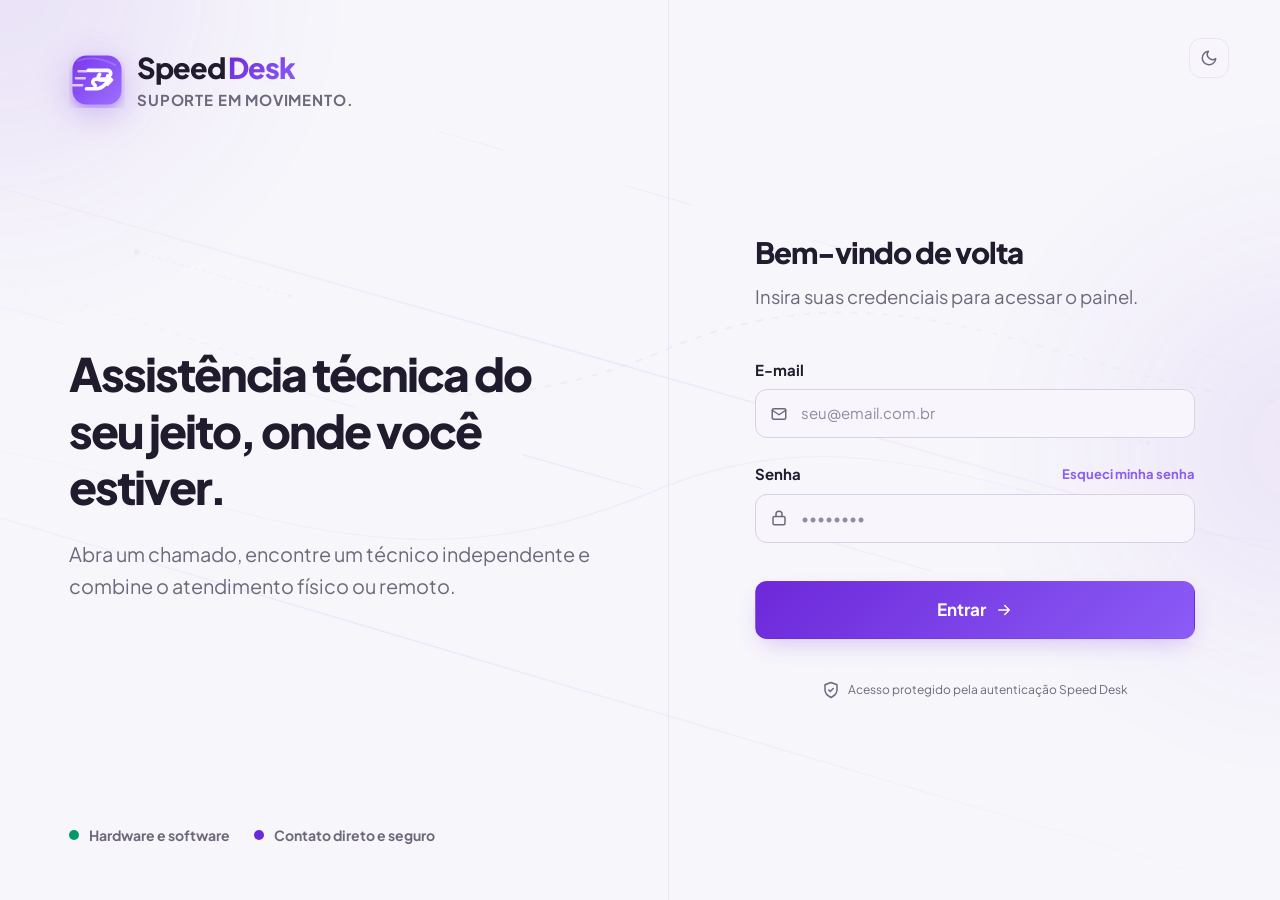
==== commit 4cb02a47: "feat: pivot Speed Desk to service marketplace Complete the client-technician marketplace flow, payme" ====
--- a/frontend/assets.html
+++ b/frontend/assets.html
@@ -3,7 +3,7 @@
 <head>
     <meta charset="UTF-8">
     <meta name="viewport" content="width=device-width, initial-scale=1.0">
-    <meta name="description" content="Catálogo e gestão de ativos do Speed Desk.">
+    <meta name="description" content="Seus equipamentos cadastrados no Speed Desk.">
     <title>Ativos — Speed Desk</title>
     <link rel="preconnect" href="https://fonts.googleapis.com">
     <link rel="preconnect" href="https://fonts.gstatic.com" crossorigin>
--- a/frontend/css/style.css
+++ b/frontend/css/style.css
@@ -4,6 +4,8 @@
     --brand-soft: rgba(109, 40, 217, 0.1);
     --brand-border: rgba(109, 40, 217, 0.22);
     --brand-glow: rgba(109, 40, 217, 0.28);
+    --primary: var(--brand-primary);
+    --primary-light: var(--brand-accent);
     --background: #f7f6fb;
     --background-elevated: #f1eef8;
     --sidebar: #ffffff;
@@ -16,6 +18,10 @@
     --text-primary: #211b2e;
     --text-secondary: #6f687d;
     --text-tertiary: #91899e;
+    --text-muted: var(--text-tertiary);
+    --border-color: var(--border);
+    --card-bg: var(--surface);
+    --shadow-card: var(--shadow-md);
     --success: #059669;
     --success-soft: rgba(5, 150, 105, 0.12);
     --warning: #d97706;
@@ -37,6 +43,92 @@
     --topbar-height: 72px;
     --font-sans: "Plus Jakarta Sans", "Inter", -apple-system, BlinkMacSystemFont, "Segoe UI", sans-serif;
     --font-mono: "JetBrains Mono", "Cascadia Code", Consolas, monospace;
+}
+
+/* Operational modules: incidents, notifications and exports */
+.topbar-context {
+    color: var(--text-muted);
+    font-size: .82rem;
+    font-weight: 700;
+    letter-spacing: .08em;
+    text-transform: uppercase;
+}
+
+.notification-button:not(.has-notifications) .notification-dot { opacity: 0; }
+.notification-button.has-notifications .notification-dot { opacity: 1; }
+
+.operational-filter-card { margin-bottom: 1rem; padding: 1rem; }
+.operational-filter-grid {
+    display: grid;
+    grid-template-columns: minmax(240px, 1fr) 190px 190px auto;
+    gap: .85rem;
+    align-items: end;
+}
+.operational-filter-grid label { display: grid; gap: .45rem; }
+.incident-grid { display: grid; gap: 1rem; }
+.incident-card {
+    position: relative;
+    overflow: hidden;
+    padding: 1.2rem 1.25rem;
+    border: 1px solid var(--border-color);
+    border-left: 3px solid var(--primary);
+    border-radius: var(--radius-lg);
+    background: color-mix(in srgb, var(--card-bg) 95%, transparent);
+    box-shadow: var(--shadow-card);
+}
+.incident-card.severity-critica { border-left-color: #ff4778; }
+.incident-card.severity-alta { border-left-color: #ffad24; }
+.incident-card.severity-media { border-left-color: #9a61ff; }
+.incident-card.severity-baixa { border-left-color: #35d6a6; }
+.incident-card-head { display: flex; justify-content: space-between; gap: 1rem; align-items: flex-start; }
+.incident-card h2 { margin: .55rem 0 .25rem; font-size: 1.05rem; }
+.incident-badges, .incident-ticket-links { display: flex; flex-wrap: wrap; gap: .45rem; }
+.incident-service { color: var(--primary-light); font-weight: 700; }
+.incident-description { margin: 1rem 0; color: var(--text-secondary); line-height: 1.65; white-space: pre-line; }
+.incident-meta { display: grid; grid-template-columns: repeat(3, minmax(0, 1fr)); gap: .75rem; padding-top: .9rem; border-top: 1px solid var(--border-color); }
+.incident-meta span { display: grid; gap: .25rem; color: var(--text-muted); font-size: .76rem; }
+.incident-meta strong { color: var(--text-primary); font-size: .82rem; }
+.incident-ticket-links { margin-top: .9rem; }
+.incident-ticket-links a { padding: .35rem .55rem; border: 1px solid var(--border-color); border-radius: 999px; color: var(--primary-light); font-family: var(--font-mono); font-size: .72rem; }
+.incident-modal-content { max-width: 780px; }
+.incident-form { display: grid; grid-template-columns: 1fr 1fr; gap: 1rem; }
+.form-span-2 { grid-column: 1 / -1; }
+.incident-ticket-select { min-height: 8.5rem; }
+
+.notification-list { overflow: hidden; padding: 0; }
+.notification-entry { display: grid; grid-template-columns: auto 1fr auto; gap: 1rem; align-items: center; padding: 1rem 1.15rem; border-bottom: 1px solid var(--border-color); }
+.notification-entry:last-child { border-bottom: 0; }
+.notification-entry.is-unread { background: color-mix(in srgb, var(--primary) 7%, var(--card-bg)); }
+.notification-entry-indicator { width: .55rem; height: .55rem; border-radius: 50%; background: transparent; }
+.notification-entry.is-unread .notification-entry-indicator { background: var(--primary); box-shadow: 0 0 14px color-mix(in srgb, var(--primary) 70%, transparent); }
+.notification-entry-body { min-width: 0; }
+.notification-entry-body h2 { margin: .3rem 0; font-size: .92rem; }
+.notification-entry-body p { color: var(--text-secondary); font-size: .82rem; }
+.notification-entry-meta { display: flex; flex-wrap: wrap; justify-content: space-between; gap: .75rem; color: var(--text-muted); font-size: .7rem; text-transform: uppercase; letter-spacing: .06em; }
+.notification-entry-actions { display: flex; gap: .5rem; align-items: center; }
+
+.report-export-grid { display: grid; grid-template-columns: repeat(3, minmax(0, 1fr)); gap: 1rem; }
+.report-export-card { min-height: 280px; display: flex; flex-direction: column; gap: 1rem; padding: 1.35rem; border: 1px solid var(--border-color); border-radius: var(--radius-lg); background: color-mix(in srgb, var(--card-bg) 95%, transparent); box-shadow: var(--shadow-card); }
+.report-export-icon { width: 3rem; height: 3rem; display: grid; place-items: center; border-radius: .9rem; background: linear-gradient(135deg, var(--primary), var(--primary-light)); color: #fff; font-family: var(--font-mono); font-weight: 800; }
+.report-export-card h2 { margin-bottom: .55rem; font-size: 1.1rem; }
+.report-export-card p { color: var(--text-secondary); font-size: .84rem; line-height: 1.65; }
+.report-export-card .btn { margin-top: auto; }
+.report-feedback { margin-top: 1rem; }
+
+@media (max-width: 1050px) {
+    .operational-filter-grid { grid-template-columns: 1fr 1fr; }
+    .filter-search { grid-column: 1 / -1; }
+    .report-export-grid { grid-template-columns: 1fr; }
+    .report-export-card { min-height: 0; }
+}
+
+@media (max-width: 700px) {
+    .topbar-context { display: none; }
+    .operational-filter-grid, .incident-form, .incident-meta { grid-template-columns: 1fr; }
+    .filter-search, .form-span-2 { grid-column: auto; }
+    .incident-card-head, .notification-entry { grid-template-columns: 1fr; display: grid; }
+    .notification-entry-indicator { position: absolute; }
+    .notification-entry-actions { flex-wrap: wrap; }
 }
 
 html[data-theme="dark"] {
@@ -1063,6 +1155,31 @@
     font-size: 13px;
 }
 
+.payment-pending-banner {
+    display: flex;
+    align-items: center;
+    gap: 12px;
+    margin: -10px 0 24px;
+    padding: 15px 18px;
+    border: 1px solid rgba(255, 176, 32, 0.35);
+    border-radius: var(--radius-md);
+    background: var(--warning-soft);
+    color: var(--text-secondary);
+    font-size: 12px;
+    line-height: 1.5;
+}
+
+.payment-pending-banner[hidden] {
+    display: none;
+}
+
+.payment-pending-banner strong {
+    flex: 0 0 auto;
+    color: var(--warning);
+    font-size: 11px;
+    text-transform: uppercase;
+}
+
 .live-badge {
     display: inline-flex;
     align-items: center;
@@ -2514,6 +2631,52 @@
     gap: 12px;
 }
 
+.detail-field a {
+    color: var(--brand-accent);
+    text-decoration: none;
+}
+
+.detail-field a:hover {
+    text-decoration: underline;
+}
+
+.payment-card {
+    border-color: rgba(16, 217, 166, 0.3);
+    background: linear-gradient(145deg, var(--success-soft), var(--surface));
+}
+
+.payment-form {
+    display: grid;
+    gap: 9px;
+    margin-top: 18px;
+    padding-top: 16px;
+    border-top: 1px solid var(--border);
+}
+
+.payment-form .feedback {
+    margin-top: 0;
+}
+
+.payment-form .btn,
+.payment-confirm-button {
+    width: 100%;
+    justify-content: center;
+}
+
+.payment-confirm-button {
+    margin-top: 16px;
+}
+
+.payment-notice {
+    margin-top: 16px;
+    padding: 11px 12px;
+    border-radius: var(--radius-sm);
+    background: var(--warning-soft);
+    color: var(--text-secondary);
+    font-size: 10px;
+    line-height: 1.55;
+}
+
 .detail-state-card {
     min-height: 360px;
 }
@@ -2907,12 +3070,6 @@
     color: var(--info);
 }
 
-.role-pill.role-gerente {
-    border-color: rgba(22, 201, 158, 0.3);
-    background: var(--success-soft);
-    color: var(--success);
-}
-
 .user-record-organization {
     overflow: hidden;
     max-width: 100%;
@@ -2985,7 +3142,7 @@
     line-height: 1.5;
 }
 
-/* Manager-issued password recovery */
+/* Password recovery */
 .password-reset-modal {
     width: min(100%, 660px);
 }
@@ -4533,6 +4690,92 @@
     }
 }
 
+/* PWA e assistência inteligente */
+.pwa-install-button {
+    position: fixed;
+    right: 24px;
+    bottom: 24px;
+    z-index: 1200;
+    border: 1px solid color-mix(in srgb, var(--primary) 68%, transparent);
+    border-radius: 14px;
+    padding: 12px 18px;
+    color: #fff;
+    background: linear-gradient(135deg, var(--primary), var(--primary-light));
+    box-shadow: 0 14px 34px rgba(109, 40, 217, .34);
+    font: 700 .86rem var(--font-sans);
+    cursor: pointer;
+}
+
+.ai-triage-box {
+    margin: 4px 0 18px;
+    padding: 14px;
+    border: 1px solid color-mix(in srgb, var(--primary) 30%, var(--border));
+    border-radius: 14px;
+    background: color-mix(in srgb, var(--primary) 6%, var(--surface));
+}
+.ai-triage-box .form-helper { display: inline; margin-left: 10px; }
+.ai-triage-result { margin-top: 12px; color: var(--text-secondary); }
+.ai-triage-result strong { color: var(--primary-light); }
+.ai-triage-result p { margin: 6px 0; }
+.ai-triage-result span { font-size: .78rem; }
+.ai-triage-result ul { margin: 8px 0 0; padding-left: 20px; }
+
+.assistant-layout {
+    display: grid;
+    grid-template-columns: minmax(250px, 320px) minmax(0, 1fr);
+    gap: 24px;
+    align-items: stretch;
+}
+.assistant-context-card { padding: 24px; }
+.assistant-context-card h2 { margin: 16px 0 8px; }
+.assistant-context-card > p { margin: 0 0 24px; color: var(--text-secondary); line-height: 1.65; }
+.assistant-symbol {
+    display: grid;
+    width: 54px;
+    height: 54px;
+    place-items: center;
+    border-radius: 16px;
+    color: #fff;
+    font-size: 1.5rem;
+    background: linear-gradient(135deg, var(--primary), var(--primary-light));
+    box-shadow: 0 12px 28px rgba(124, 58, 237, .3);
+}
+.assistant-ticket-context {
+    display: grid;
+    gap: 4px;
+    margin-top: 12px;
+    padding: 12px;
+    border: 1px solid var(--border);
+    border-radius: 12px;
+    background: var(--surface-subtle);
+}
+.assistant-ticket-context span { color: var(--text-secondary); font-size: .8rem; }
+.assistant-guardrail { display: grid; gap: 5px; margin-top: 24px; padding-top: 20px; border-top: 1px solid var(--border); }
+.assistant-guardrail strong { color: var(--success); }
+.assistant-guardrail span { color: var(--text-muted); font-size: .82rem; line-height: 1.5; }
+.assistant-chat-card { display: flex; min-height: 610px; flex-direction: column; overflow: hidden; }
+.assistant-chat-header { display: flex; justify-content: space-between; gap: 18px; align-items: center; padding: 20px 22px; border-bottom: 1px solid var(--border); }
+.assistant-chat-header h2 { margin: 0; }
+.assistant-chat-header p { margin: 4px 0 0; color: var(--text-muted); font-size: .78rem; }
+.assistant-messages { display: flex; flex: 1; flex-direction: column; gap: 14px; max-height: 520px; overflow-y: auto; padding: 22px; }
+.assistant-message { max-width: min(78%, 700px); padding: 14px 16px; border: 1px solid var(--border); border-radius: 16px; background: var(--surface-subtle); }
+.assistant-message.is-user { align-self: flex-end; color: #fff; border-color: transparent; background: linear-gradient(135deg, var(--primary), var(--primary-light)); }
+.assistant-message strong { display: block; margin-bottom: 5px; font-size: .78rem; }
+.assistant-message p { margin: 0; line-height: 1.65; white-space: pre-wrap; }
+.assistant-message ul { margin: 10px 0 0; padding-left: 20px; line-height: 1.55; }
+.assistant-form { display: grid; grid-template-columns: minmax(0, 1fr) auto; gap: 12px; align-items: end; padding: 18px 22px; border-top: 1px solid var(--border); }
+.assistant-form textarea { resize: vertical; }
+
+@media (max-width: 900px) {
+    .assistant-layout { grid-template-columns: 1fr; }
+    .assistant-chat-card { min-height: 560px; }
+}
+@media (max-width: 600px) {
+    .assistant-form { grid-template-columns: 1fr; }
+    .assistant-message { max-width: 92%; }
+    .pwa-install-button { right: 14px; bottom: 14px; }
+}
+
 @media (prefers-reduced-motion: reduce) {
     *,
     *::before,
